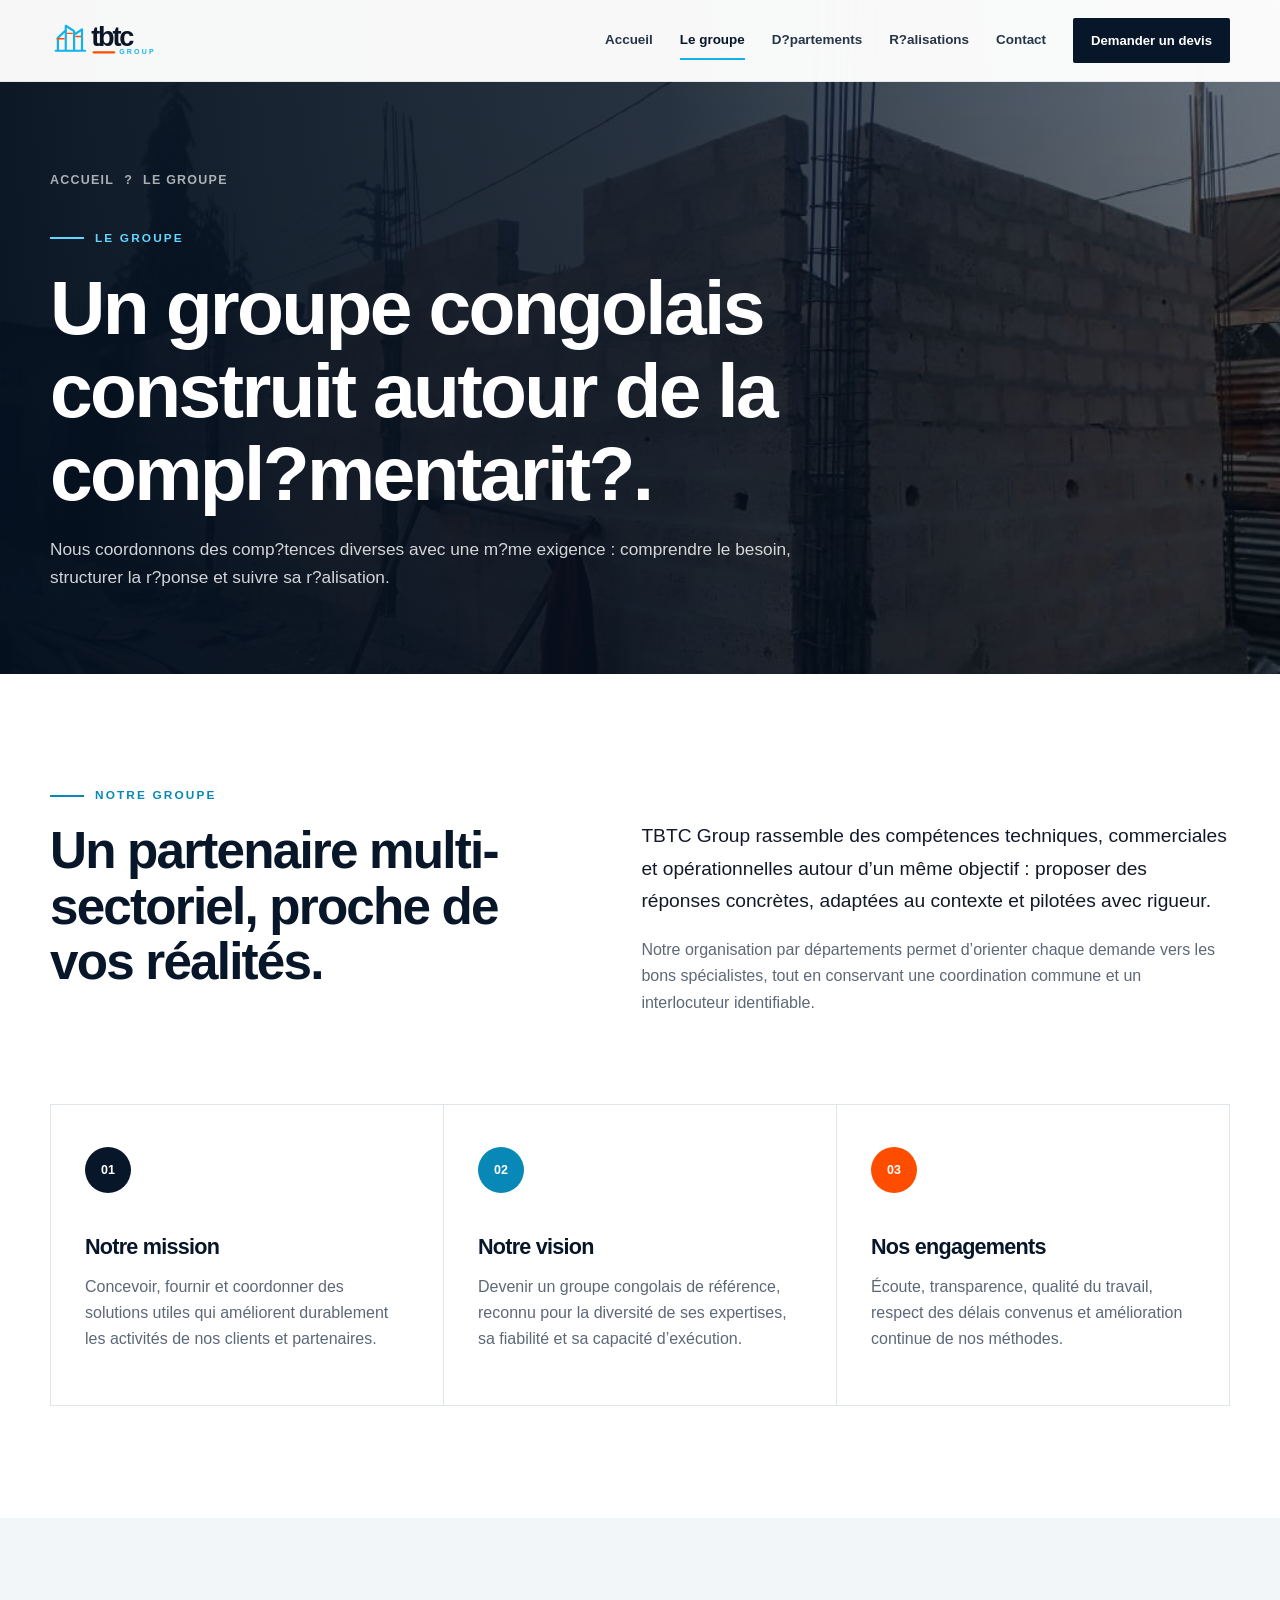
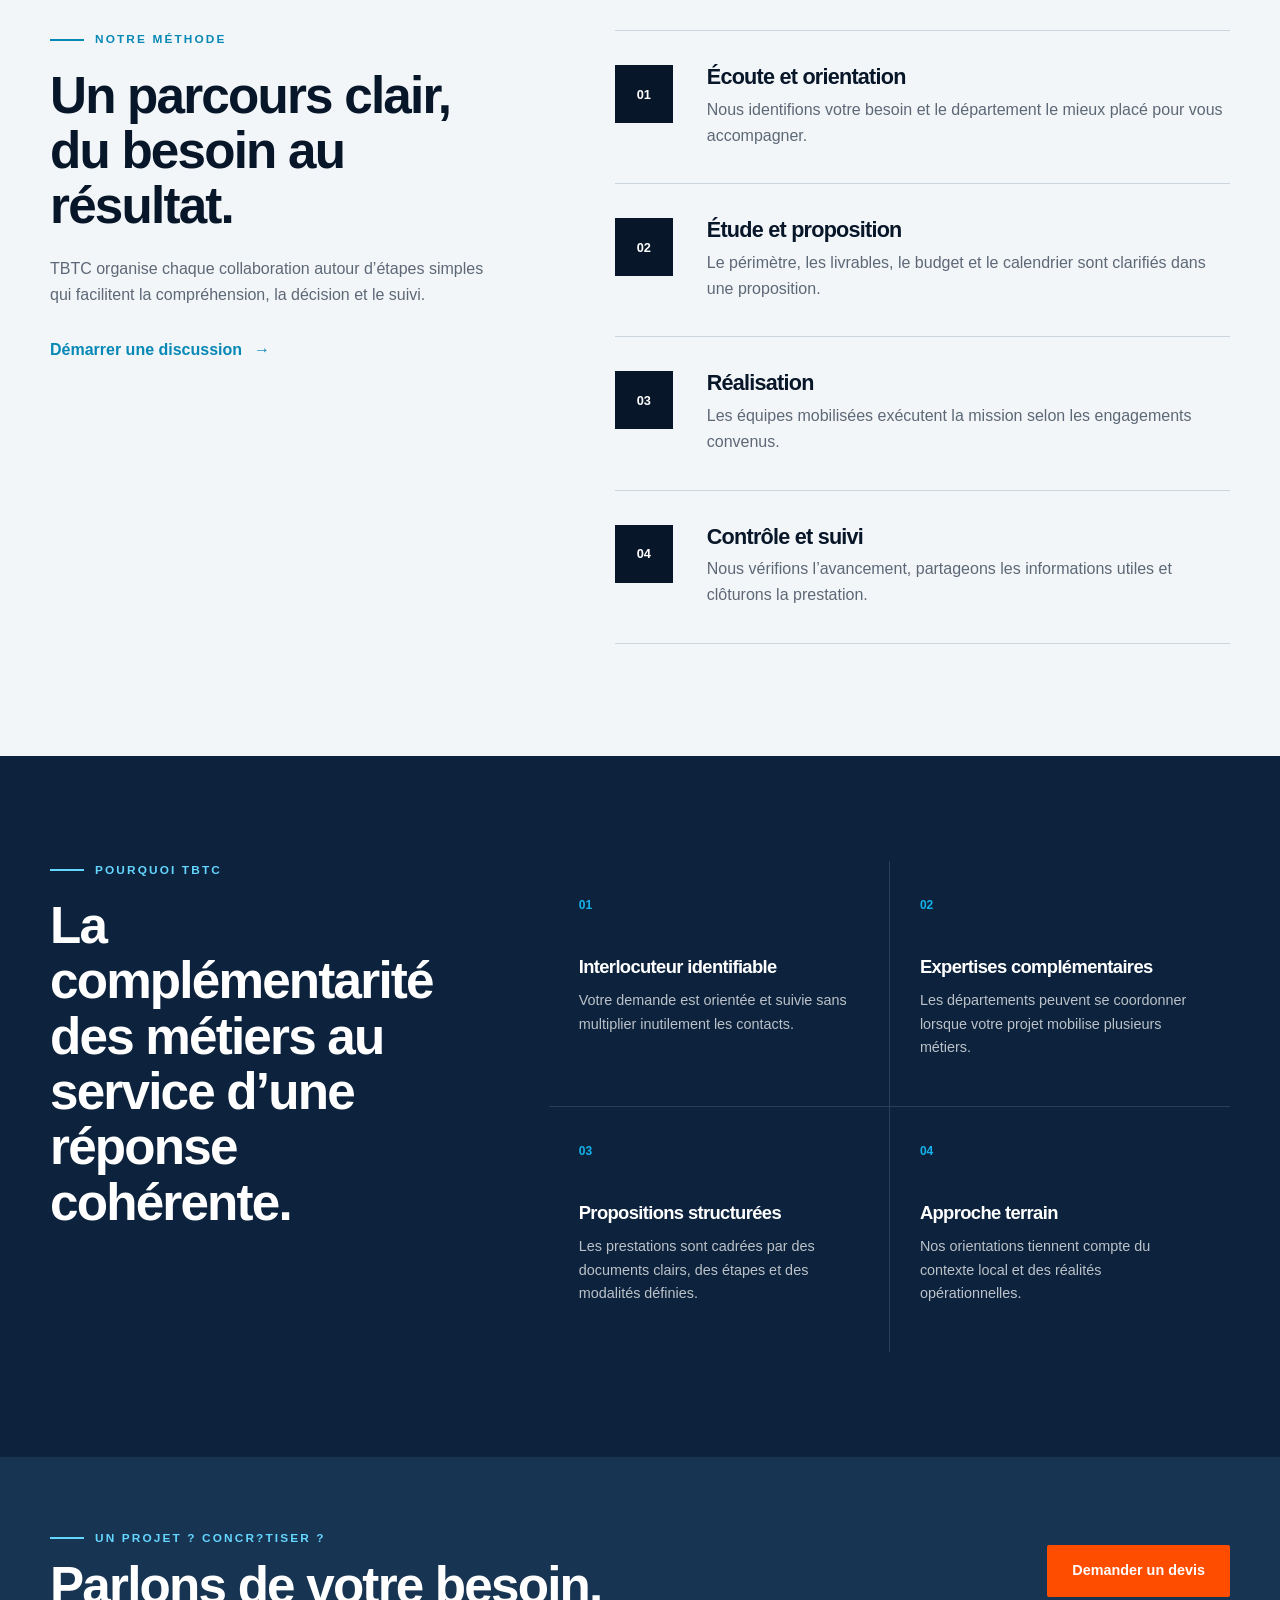
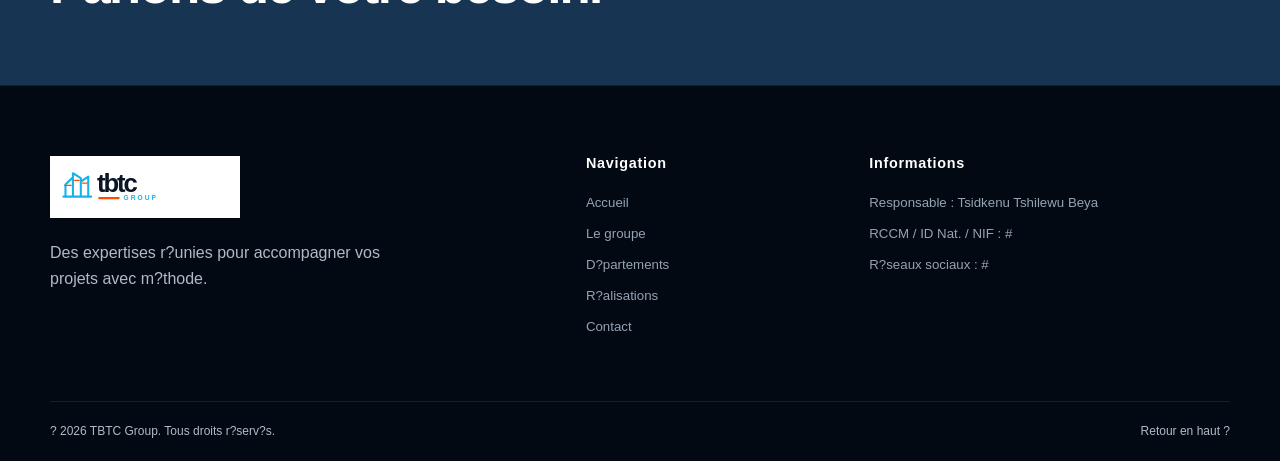
==== a-propos.html @ 6895073c "Transform TBTC into a responsive multipage site" ====
<!DOCTYPE html>
<html lang="fr">
<head>
  <meta charset="UTF-8">
  <meta name="viewport" content="width=device-width, initial-scale=1.0">
  <meta name="description" content="D?couvrez la mission, la vision, les engagements et la m?thode de travail de TBTC Group.">
  <meta name="theme-color" content="#081629">
  <meta property="og:title" content="? propos | TBTC Group">
  <meta property="og:description" content="D?couvrez la mission, la vision, les engagements et la m?thode de travail de TBTC Group.">
  <meta property="og:type" content="website">
  <meta property="og:image" content="assets/images/chantier-ferraillage.jpg">
  <title>? propos | TBTC Group</title>
  <link rel="icon" href="assets/logo-tbtc.svg" type="image/svg+xml">
  <link rel="stylesheet" href="styles.css">
</head>
<body>
  <a class="skip-link" href="#contenu">Aller au contenu</a>
  <header class="site-header" id="header">
    <div class="container header-inner">
      <a class="brand" href="index.html" aria-label="TBTC Group ? Accueil">
        <img src="assets/logo-tbtc.svg" alt="TBTC Group">
      </a>
      <button class="menu-toggle" type="button" aria-expanded="false" aria-controls="navigation" aria-label="Ouvrir le menu">
        <span></span><span></span><span></span>
      </button>
      <nav class="main-nav" id="navigation" aria-label="Navigation principale">
        <a href="index.html">Accueil</a>
        <a href="a-propos.html" class="is-active" aria-current="page">Le groupe</a>
        <a href="departements.html">D?partements</a>
        <a href="realisations.html">R?alisations</a>
        <a href="contact.html">Contact</a>
        <a class="nav-cta" href="contact.html#contact-form">Demander un devis</a>
      </nav>
    </div>
  </header>
  <main id="contenu">
    <section class="page-hero page-hero-about" aria-labelledby="page-title">
      <div class="page-hero-overlay" aria-hidden="true"></div>
      <div class="container reveal">
        <p class="breadcrumb"><a href="index.html">Accueil</a><span>?</span>Le groupe</p>
        <p class="eyebrow light">Le groupe</p>
        <h1 id="page-title">Un groupe congolais construit autour de la compl?mentarit?.</h1>
        <p>Nous coordonnons des comp?tences diverses avec une m?me exigence : comprendre le besoin, structurer la r?ponse et suivre sa r?alisation.</p>
      </div>
    </section>
<section class="section section-intro" id="groupe">
      <div class="container intro-grid">
        <div class="section-heading reveal">
          <p class="eyebrow">Notre groupe</p>
          <h2>Un partenaire multi-sectoriel, proche de vos réalités.</h2>
        </div>
        <div class="intro-copy reveal delay-1">
          <p class="lead">TBTC Group rassemble des compétences techniques, commerciales et opérationnelles autour d’un même objectif : proposer des réponses concrètes, adaptées au contexte et pilotées avec rigueur.</p>
          <p>Notre organisation par départements permet d’orienter chaque demande vers les bons spécialistes, tout en conservant une coordination commune et un interlocuteur identifiable.</p>
        </div>
      </div>

      <div class="container orientation-grid">
        <article class="orientation-card reveal">
          <span class="orientation-number">01</span>
          <h3>Notre mission</h3>
          <p>Concevoir, fournir et coordonner des solutions utiles qui améliorent durablement les activités de nos clients et partenaires.</p>
        </article>
        <article class="orientation-card reveal delay-1">
          <span class="orientation-number">02</span>
          <h3>Notre vision</h3>
          <p>Devenir un groupe congolais de référence, reconnu pour la diversité de ses expertises, sa fiabilité et sa capacité d’exécution.</p>
        </article>
        <article class="orientation-card reveal delay-2">
          <span class="orientation-number">03</span>
          <h3>Nos engagements</h3>
          <p>Écoute, transparence, qualité du travail, respect des délais convenus et amélioration continue de nos méthodes.</p>
        </article>
      </div>
    </section>
<section class="section method-section" id="methode">
      <div class="container method-layout">
        <div class="section-heading reveal">
          <p class="eyebrow">Notre méthode</p>
          <h2>Un parcours clair, du besoin au résultat.</h2>
          <p>TBTC organise chaque collaboration autour d’étapes simples qui facilitent la compréhension, la décision et le suivi.</p>
          <a class="text-link" href="contact.html">Démarrer une discussion <span>→</span></a>
        </div>
        <ol class="steps-list">
          <li class="reveal"><span>01</span><div><h3>Écoute et orientation</h3><p>Nous identifions votre besoin et le département le mieux placé pour vous accompagner.</p></div></li>
          <li class="reveal delay-1"><span>02</span><div><h3>Étude et proposition</h3><p>Le périmètre, les livrables, le budget et le calendrier sont clarifiés dans une proposition.</p></div></li>
          <li class="reveal delay-2"><span>03</span><div><h3>Réalisation</h3><p>Les équipes mobilisées exécutent la mission selon les engagements convenus.</p></div></li>
          <li class="reveal delay-3"><span>04</span><div><h3>Contrôle et suivi</h3><p>Nous vérifions l’avancement, partageons les informations utiles et clôturons la prestation.</p></div></li>
        </ol>
      </div>
    </section>
<section class="value-section">
      <div class="container value-layout">
        <div class="value-title reveal">
          <p class="eyebrow light">Pourquoi TBTC</p>
          <h2>La complémentarité des métiers au service d’une réponse cohérente.</h2>
        </div>
        <div class="value-grid">
          <article class="reveal"><span>01</span><h3>Interlocuteur identifiable</h3><p>Votre demande est orientée et suivie sans multiplier inutilement les contacts.</p></article>
          <article class="reveal delay-1"><span>02</span><h3>Expertises complémentaires</h3><p>Les départements peuvent se coordonner lorsque votre projet mobilise plusieurs métiers.</p></article>
          <article class="reveal delay-2"><span>03</span><h3>Propositions structurées</h3><p>Les prestations sont cadrées par des documents clairs, des étapes et des modalités définies.</p></article>
          <article class="reveal delay-3"><span>04</span><h3>Approche terrain</h3><p>Nos orientations tiennent compte du contexte local et des réalités opérationnelles.</p></article>
        </div>
      </div>
    </section>
<section class="cta-strip">
      <div class="container reveal">
        <div><p class="eyebrow light">Un projet ? concr?tiser ?</p><h2>Parlons de votre besoin.</h2></div>
        <a class="button button-primary" href="contact.html#contact-form">Demander un devis</a>
      </div>
    </section>
  </main>
<footer class="site-footer">
    <div class="container footer-top">
      <div class="footer-brand">
        <img src="assets/logo-tbtc.svg" alt="TBTC Group">
        <p>Des expertises r?unies pour accompagner vos projets avec m?thode.</p>
      </div>
      <div>
        <h3>Navigation</h3>
        <a href="index.html">Accueil</a>
        <a href="a-propos.html">Le groupe</a>
        <a href="departements.html">D?partements</a>
        <a href="realisations.html">R?alisations</a>
        <a href="contact.html">Contact</a>
      </div>
      <div>
        <h3>Informations</h3>
        <p>Responsable : Tsidkenu Tshilewu Beya</p>
        <p>RCCM / ID Nat. / NIF : #</p>
        <p>R?seaux sociaux : #</p>
      </div>
    </div>
    <div class="container footer-bottom">
      <p>? <span class="current-year">2026</span> TBTC Group. Tous droits r?serv?s.</p>
      <a href="#contenu">Retour en haut ?</a>
    </div>
  </footer>
  <script src="config.js"></script>
  <script src="script.js"></script>
</body>
</html>
---- styles.css ----
:root {
  --navy: #081629;
  --navy-2: #0d233d;
  --navy-3: #173552;
  --cyan: #15b2ea;
  --cyan-dark: #0788b6;
  --orange: #ff4d00;
  --ink: #111827;
  --muted: #5d6877;
  --line: #dfe5eb;
  --soft: #f3f6f8;
  --white: #ffffff;
  --container: 1180px;
  --shadow: 0 22px 60px rgba(8, 22, 41, .12);
}

* {
  box-sizing: border-box;
}

html {
  scroll-behavior: smooth;
  scroll-padding-top: 88px;
}

body {
  margin: 0;
  color: var(--ink);
  background: var(--white);
  font-family: Inter, "Segoe UI", Arial, sans-serif;
  font-size: 16px;
  line-height: 1.65;
  overflow-x: hidden;
}

body.menu-open {
  overflow: hidden;
}

img {
  display: block;
  max-width: 100%;
}

a {
  color: inherit;
  text-decoration: none;
}

button,
input,
select,
textarea {
  font: inherit;
}

button,
a,
input,
select,
textarea {
  -webkit-tap-highlight-color: transparent;
}

h1,
h2,
h3,
p {
  margin-top: 0;
}

h1,
h2,
h3 {
  color: var(--navy);
  font-weight: 800;
  line-height: 1.08;
  letter-spacing: -.035em;
}

h2 {
  margin-bottom: 22px;
  font-size: clamp(2.15rem, 4vw, 4rem);
}

h3 {
  font-size: 1.35rem;
}

.container {
  width: min(calc(100% - 48px), var(--container));
  margin-inline: auto;
}

.section {
  padding: 112px 0;
}

.skip-link {
  position: fixed;
  z-index: 9999;
  top: 10px;
  left: 10px;
  padding: 10px 16px;
  color: var(--white);
  background: var(--navy);
  transform: translateY(-150%);
}

.skip-link:focus {
  transform: translateY(0);
}

.site-header {
  position: fixed;
  z-index: 1000;
  inset: 0 0 auto;
  height: 82px;
  background: rgba(255, 255, 255, .97);
  border-bottom: 1px solid rgba(8, 22, 41, .08);
  transition: height .25s ease, box-shadow .25s ease;
}

.site-header.is-scrolled {
  height: 72px;
  box-shadow: 0 10px 35px rgba(8, 22, 41, .08);
}

.header-inner {
  display: flex;
  align-items: center;
  justify-content: space-between;
  height: 100%;
}

.brand {
  position: relative;
  z-index: 2;
  display: block;
  flex: 0 0 auto;
  width: 184px;
}

.brand img {
  width: 100%;
}

.main-nav {
  display: flex;
  align-items: center;
  gap: 27px;
}

.main-nav > a:not(.nav-cta) {
  position: relative;
  color: #263548;
  font-size: .84rem;
  font-weight: 700;
}

.main-nav > a:not(.nav-cta)::after {
  position: absolute;
  right: 0;
  bottom: -8px;
  left: 0;
  height: 2px;
  background: var(--cyan);
  content: "";
  transform: scaleX(0);
  transform-origin: right;
  transition: transform .2s ease;
}

.main-nav > a:not(.nav-cta):hover::after,
.main-nav > a:not(.nav-cta):focus-visible::after {
  transform: scaleX(1);
  transform-origin: left;
}

.nav-cta {
  padding: 12px 18px;
  color: var(--white);
  background: var(--navy);
  border-radius: 2px;
  font-size: .82rem;
  font-weight: 800;
  transition: background .2s ease, transform .2s ease;
}

.nav-cta:hover {
  background: var(--orange);
  transform: translateY(-2px);
}

.menu-toggle {
  display: none;
  width: 46px;
  height: 42px;
  padding: 10px;
  background: transparent;
  border: 0;
  cursor: pointer;
}

.menu-toggle span {
  display: block;
  width: 25px;
  height: 2px;
  margin: 5px auto;
  background: var(--navy);
  transition: transform .25s ease, opacity .25s ease;
}

.hero {
  position: relative;
  display: flex;
  min-height: min(920px, 100vh);
  padding: 158px 0 88px;
  color: var(--white);
  background: var(--navy);
  isolation: isolate;
}

.hero-media,
.hero-overlay {
  position: absolute;
  z-index: -2;
  inset: 0;
}

.hero-media {
  background: url("assets/images/chantier-ferraillage.jpg") center 42% / cover no-repeat;
  filter: saturate(.8) contrast(1.05);
}

.hero-overlay {
  z-index: -1;
  background:
    linear-gradient(90deg, rgba(5, 17, 32, .97) 0%, rgba(5, 17, 32, .86) 50%, rgba(5, 17, 32, .48) 100%),
    linear-gradient(0deg, rgba(5, 17, 32, .58), transparent 42%);
}

.hero-layout {
  display: grid;
  grid-template-columns: minmax(0, 1.45fr) minmax(270px, .55fr);
  gap: 80px;
  align-items: center;
}

.hero-copy {
  max-width: 800px;
}

.eyebrow {
  display: flex;
  align-items: center;
  gap: 11px;
  margin-bottom: 18px;
  color: var(--cyan-dark);
  font-size: .74rem;
  font-weight: 900;
  letter-spacing: .18em;
  text-transform: uppercase;
}

.eyebrow::before {
  width: 34px;
  height: 2px;
  background: currentColor;
  content: "";
}

.eyebrow.light {
  color: #64d6ff;
}

.hero h1 {
  max-width: 790px;
  margin-bottom: 26px;
  color: var(--white);
  font-size: clamp(3.15rem, 6.5vw, 6.2rem);
  line-height: .98;
  letter-spacing: -.055em;
}

.hero h1 span {
  display: block;
  color: #67d8ff;
}

.hero-lead {
  max-width: 700px;
  margin-bottom: 34px;
  color: rgba(255, 255, 255, .79);
  font-size: 1.08rem;
  line-height: 1.75;
}

.hero-actions {
  display: flex;
  flex-wrap: wrap;
  gap: 13px;
  margin-bottom: 36px;
}

.button {
  display: inline-flex;
  align-items: center;
  justify-content: center;
  min-height: 52px;
  padding: 14px 24px;
  border: 1px solid transparent;
  border-radius: 2px;
  font-size: .9rem;
  font-weight: 800;
  line-height: 1.2;
  cursor: pointer;
  transition: transform .2s ease, background .2s ease, border-color .2s ease;
}

.button:hover {
  transform: translateY(-3px);
}

.button-primary {
  color: var(--white);
  background: var(--orange);
}

.button-primary:hover {
  background: #e74400;
}

.button-ghost {
  color: var(--white);
  background: rgba(255, 255, 255, .07);
  border-color: rgba(255, 255, 255, .35);
}

.button-ghost:hover {
  background: rgba(255, 255, 255, .15);
}

.button-white {
  color: var(--navy);
  background: var(--white);
}

.button-full {
  width: 100%;
}

.hero-tags {
  display: flex;
  flex-wrap: wrap;
  gap: 9px;
}

.hero-tags span {
  padding: 7px 11px;
  color: rgba(255, 255, 255, .77);
  border: 1px solid rgba(255, 255, 255, .2);
  border-radius: 99px;
  font-size: .74rem;
  font-weight: 700;
}

.hero-card {
  align-self: end;
  max-width: 320px;
  margin-left: auto;
  padding: 34px;
  background: rgba(255, 255, 255, .96);
  box-shadow: var(--shadow);
}

.hero-card .card-kicker {
  margin-bottom: 25px;
  color: var(--cyan-dark);
  font-size: .75rem;
  font-weight: 900;
  letter-spacing: .12em;
  text-transform: uppercase;
}

.hero-card > strong {
  display: block;
  margin-bottom: 4px;
  color: var(--navy);
  font-size: 5.7rem;
  line-height: .9;
  letter-spacing: -.08em;
}

.hero-card > p:not(.card-kicker) {
  color: var(--muted);
  line-height: 1.55;
}

.hero-card-footer {
  margin: 28px -34px -34px;
  padding: 20px 34px;
  color: var(--white);
  background: var(--cyan-dark);
}

.hero-card-footer span,
.hero-card-footer b {
  display: block;
}

.hero-card-footer span {
  margin-bottom: 4px;
  color: rgba(255, 255, 255, .72);
  font-size: .7rem;
  letter-spacing: .1em;
  text-transform: uppercase;
}

.hero-card-footer b {
  font-size: .9rem;
}

.scroll-cue {
  position: absolute;
  bottom: 30px;
  left: 50%;
  display: flex;
  align-items: center;
  gap: 9px;
  color: rgba(255, 255, 255, .63);
  font-size: .7rem;
  font-weight: 700;
  letter-spacing: .12em;
  text-transform: uppercase;
  transform: translateX(-50%);
}

.scroll-cue span {
  position: relative;
  width: 1px;
  height: 36px;
  background: rgba(255, 255, 255, .3);
  overflow: hidden;
}

.scroll-cue span::after {
  position: absolute;
  inset: -100% 0 auto;
  height: 100%;
  background: var(--white);
  content: "";
  animation: scroll-line 2s infinite;
}

@keyframes scroll-line {
  to { transform: translateY(200%); }
}

.intro-grid {
  display: grid;
  grid-template-columns: minmax(0, .92fr) minmax(0, 1.08fr);
  gap: 90px;
  align-items: start;
}

.section-heading h2 {
  max-width: 760px;
}

.intro-copy {
  padding-top: 34px;
  color: var(--muted);
}

.intro-copy .lead {
  color: var(--ink);
  font-size: 1.2rem;
  line-height: 1.7;
}

.orientation-grid {
  display: grid;
  grid-template-columns: repeat(3, 1fr);
  gap: 1px;
  margin-top: 72px;
  background: var(--line);
  border: 1px solid var(--line);
}

.orientation-card {
  min-height: 300px;
  padding: 42px 34px;
  background: var(--white);
}

.orientation-number {
  display: inline-grid;
  place-items: center;
  width: 46px;
  height: 46px;
  margin-bottom: 42px;
  color: var(--white);
  background: var(--navy);
  border-radius: 50%;
  font-size: .78rem;
  font-weight: 800;
}

.orientation-card:nth-child(2) .orientation-number {
  background: var(--cyan-dark);
}

.orientation-card:nth-child(3) .orientation-number {
  background: var(--orange);
}

.orientation-card h3 {
  margin-bottom: 15px;
}

.orientation-card p {
  margin-bottom: 0;
  color: var(--muted);
}

.departments-section {
  background: var(--soft);
}

.heading-row {
  display: grid;
  grid-template-columns: minmax(0, 1.35fr) minmax(260px, .65fr);
  gap: 70px;
  align-items: end;
  margin-bottom: 55px;
}

.heading-row h2 {
  margin-bottom: 0;
}

.heading-row > p {
  margin-bottom: 7px;
  color: var(--muted);
}

.departments-grid {
  display: grid;
  grid-template-columns: repeat(3, 1fr);
  gap: 22px;
}

.department-card {
  position: relative;
  display: flex;
  flex-direction: column;
  min-height: 430px;
  padding: 32px;
  background: var(--white);
  border-top: 4px solid var(--accent);
  box-shadow: 0 8px 25px rgba(8, 22, 41, .04);
  transition: transform .25s ease, box-shadow .25s ease;
}

.department-card:hover {
  z-index: 2;
  box-shadow: var(--shadow);
  transform: translateY(-8px);
}

.department-top {
  display: flex;
  align-items: center;
  gap: 14px;
  margin-bottom: 34px;
}

.department-code {
  color: var(--accent);
  font-size: .75rem;
  font-weight: 900;
}

.department-line {
  width: 38px;
  height: 2px;
  background: var(--accent);
}

.department-card h3 {
  margin-bottom: 16px;
  font-size: 1.45rem;
}

.department-card > p {
  margin-bottom: 20px;
  color: var(--muted);
}

.department-card ul {
  display: grid;
  gap: 7px;
  margin: 0 0 26px;
  padding: 0;
  list-style: none;
}

.department-card li {
  position: relative;
  padding-left: 18px;
  color: #3d4b5e;
  font-size: .9rem;
}

.department-card li::before {
  position: absolute;
  top: .7em;
  left: 0;
  width: 6px;
  height: 6px;
  background: var(--accent);
  border-radius: 50%;
  content: "";
}

.department-card > a {
  display: flex;
  justify-content: space-between;
  margin-top: auto;
  padding-top: 18px;
  color: var(--navy);
  border-top: 1px solid var(--line);
  font-size: .86rem;
  font-weight: 800;
}

.department-card > a span {
  color: var(--accent);
  font-size: 1.15rem;
}

.construction-section {
  display: grid;
  grid-template-columns: 1fr 1fr;
  min-height: 780px;
  background: var(--navy);
}

.construction-image {
  min-height: 620px;
  background: url("assets/images/structure-beton-02.jpg") center / cover no-repeat;
}

.construction-content {
  display: flex;
  flex-direction: column;
  justify-content: center;
  padding: clamp(65px, 8vw, 120px);
  color: rgba(255, 255, 255, .75);
}

.construction-content h2 {
  color: var(--white);
  font-size: clamp(2.4rem, 4.4vw, 4.7rem);
}

.construction-content > p:not(.eyebrow) {
  max-width: 650px;
  font-size: 1.03rem;
}

.construction-services {
  display: grid;
  gap: 0;
  margin: 28px 0 36px;
  border-top: 1px solid rgba(255, 255, 255, .15);
}

.construction-services > div {
  display: grid;
  grid-template-columns: 42px 1fr;
  gap: 14px;
  padding: 18px 0;
  border-bottom: 1px solid rgba(255, 255, 255, .15);
}

.construction-services span {
  color: var(--cyan);
  font-size: .76rem;
  font-weight: 900;
}

.construction-services p {
  margin: 0;
  font-size: .9rem;
}

.construction-services b {
  display: block;
  margin-bottom: 2px;
  color: var(--white);
}

.construction-content .button {
  align-self: flex-start;
}

.projects-grid {
  display: grid;
  grid-template-columns: repeat(4, 1fr);
  grid-auto-rows: 265px;
  gap: 14px;
}

.project-card {
  position: relative;
  margin: 0;
  overflow: hidden;
  background: var(--navy);
}

.project-card.project-large {
  grid-column: span 2;
  grid-row: span 2;
}

.project-card.project-wide {
  grid-column: span 2;
}

.project-card img {
  width: 100%;
  height: 100%;
  object-fit: cover;
  transition: transform .7s ease;
}

.project-card:nth-child(3) img {
  object-position: center 26%;
}

.project-card:hover img {
  transform: scale(1.06);
}

.project-card::after {
  position: absolute;
  inset: 0;
  background: linear-gradient(0deg, rgba(4, 13, 25, .88), transparent 60%);
  content: "";
}

.project-card figcaption {
  position: absolute;
  z-index: 2;
  right: 22px;
  bottom: 20px;
  left: 22px;
  color: var(--white);
}

.project-card figcaption span,
.project-card figcaption strong {
  display: block;
}

.project-card figcaption span {
  margin-bottom: 3px;
  color: #72dcff;
  font-size: .7rem;
  font-weight: 800;
  letter-spacing: .12em;
  text-transform: uppercase;
}

.project-card figcaption strong {
  font-size: 1rem;
}

.method-section {
  background: var(--soft);
}

.method-layout {
  display: grid;
  grid-template-columns: minmax(0, .85fr) minmax(0, 1.15fr);
  gap: 110px;
  align-items: start;
}

.method-layout .section-heading {
  position: sticky;
  top: 110px;
}

.method-layout .section-heading > p:not(.eyebrow) {
  color: var(--muted);
}

.text-link {
  display: inline-flex;
  gap: 12px;
  margin-top: 13px;
  color: var(--cyan-dark);
  font-weight: 800;
}

.steps-list {
  margin: 0;
  padding: 0;
  list-style: none;
}

.steps-list li {
  display: grid;
  grid-template-columns: 68px 1fr;
  gap: 24px;
  padding: 34px 0;
  border-top: 1px solid #ccd5dd;
}

.steps-list li:last-child {
  border-bottom: 1px solid #ccd5dd;
}

.steps-list > li > span {
  display: grid;
  place-items: center;
  width: 58px;
  height: 58px;
  color: var(--white);
  background: var(--navy);
  font-size: .8rem;
  font-weight: 900;
}

.steps-list h3 {
  margin-bottom: 8px;
}

.steps-list p {
  margin: 0;
  color: var(--muted);
}

.value-section {
  padding: 105px 0;
  color: rgba(255, 255, 255, .72);
  background: var(--navy-2);
}

.value-layout {
  display: grid;
  grid-template-columns: minmax(0, .75fr) minmax(0, 1.25fr);
  gap: 90px;
}

.value-title h2 {
  color: var(--white);
  font-size: clamp(2.2rem, 4vw, 3.8rem);
}

.value-grid {
  display: grid;
  grid-template-columns: 1fr 1fr;
  gap: 1px;
  background: rgba(255, 255, 255, .12);
}

.value-grid article {
  min-height: 245px;
  padding: 30px;
  background: var(--navy-2);
}

.value-grid span {
  color: var(--cyan);
  font-size: .75rem;
  font-weight: 900;
}

.value-grid h3 {
  margin: 40px 0 12px;
  color: var(--white);
  font-size: 1.15rem;
}

.value-grid p {
  margin: 0;
  font-size: .9rem;
}

.contact-section {
  padding: 112px 0;
  color: rgba(255, 255, 255, .76);
  background: #050e1b;
}

.contact-layout {
  display: grid;
  grid-template-columns: minmax(0, .95fr) minmax(430px, .75fr);
  gap: 100px;
}

.contact-copy h2 {
  max-width: 630px;
  color: var(--white);
  font-size: clamp(2.8rem, 5vw, 5rem);
}

.contact-copy > p:not(.eyebrow) {
  max-width: 610px;
  font-size: 1.05rem;
}

.contact-details {
  display: grid;
  grid-template-columns: 1fr 1.4fr;
  gap: 28px 40px;
  margin-top: 48px;
}

.contact-details > div:last-child {
  grid-column: 1 / -1;
}

.contact-details span {
  display: block;
  margin-bottom: 9px;
  color: var(--cyan);
  font-size: .7rem;
  font-weight: 900;
  letter-spacing: .15em;
  text-transform: uppercase;
}

.contact-details a,
.contact-details p {
  display: block;
  margin-bottom: 5px;
  color: rgba(255, 255, 255, .88);
  font-size: .9rem;
  overflow-wrap: anywhere;
}

.contact-details a:hover {
  color: var(--cyan);
}

.contact-form {
  padding: 36px;
  color: var(--ink);
  background: var(--white);
  box-shadow: 0 30px 90px rgba(0, 0, 0, .25);
}

.form-heading {
  display: flex;
  justify-content: space-between;
  gap: 20px;
  margin-bottom: 27px;
  padding-bottom: 18px;
  border-bottom: 1px solid var(--line);
}

.form-heading span {
  color: var(--navy);
  font-size: 1.15rem;
  font-weight: 800;
}

.form-heading b {
  color: var(--muted);
  font-size: .7rem;
  font-weight: 600;
}

.contact-form label {
  display: block;
  margin-bottom: 17px;
  color: var(--navy);
  font-size: .76rem;
  font-weight: 800;
}

.form-row {
  display: grid;
  grid-template-columns: 1fr 1fr;
  gap: 15px;
}

.contact-form input,
.contact-form select,
.contact-form textarea {
  width: 100%;
  margin-top: 7px;
  padding: 13px 14px;
  color: var(--ink);
  background: #f8fafb;
  border: 1px solid #d6dde3;
  border-radius: 0;
  outline: none;
  font-size: .9rem;
  font-weight: 400;
  transition: border-color .2s ease, box-shadow .2s ease;
}

.contact-form textarea {
  resize: vertical;
}

.contact-form input:focus,
.contact-form select:focus,
.contact-form textarea:focus {
  border-color: var(--cyan-dark);
  box-shadow: 0 0 0 3px rgba(21, 178, 234, .12);
}

.form-note {
  margin: 13px 0 0;
  color: var(--muted);
  font-size: .7rem;
  text-align: center;
}

.form-status {
  min-height: 22px;
  margin: 8px 0 0;
  color: var(--cyan-dark);
  font-size: .78rem;
  text-align: center;
}

.form-status.is-error {
  color: #b42318;
}

.submit-button {
  position: relative;
  display: inline-flex;
  align-items: center;
  justify-content: center;
  gap: 10px;
}

.submit-button-loader {
  display: none;
  width: 18px;
  height: 18px;
  border: 2px solid rgba(255, 255, 255, .4);
  border-top-color: #fff;
  border-radius: 50%;
  animation: submit-spin .75s linear infinite;
}

.submit-button.is-loading .submit-button-loader {
  display: inline-block;
}

.submission-receipt {
  display: grid;
  grid-template-columns: auto minmax(0, 1fr);
  gap: 16px;
  margin-top: 22px;
  padding: 22px;
  text-align: left;
  background: #effcf5;
  border: 1px solid #a6e3c3;
  box-shadow: 0 18px 44px rgba(14, 119, 74, .12);
}

.submission-receipt[hidden] {
  display: none;
}

.receipt-check {
  display: grid;
  width: 42px;
  height: 42px;
  color: #fff;
  background: #14804a;
  border-radius: 50%;
  place-items: center;
  font-size: 1.25rem;
  font-weight: 900;
}

.receipt-eyebrow {
  color: #127447;
  font-size: .7rem;
  font-weight: 900;
  letter-spacing: .1em;
  text-transform: uppercase;
}

.receipt-content h3 {
  margin: 4px 0 5px;
  color: var(--navy);
  font-size: 1.05rem;
}

.receipt-content > p {
  margin: 0;
  color: var(--muted);
  font-size: .76rem;
}

.receipt-details {
  display: grid;
  grid-template-columns: 1.3fr 1fr 1fr;
  gap: 10px;
  margin: 17px 0 0;
}

.receipt-details div {
  min-width: 0;
  padding-top: 10px;
  border-top: 1px solid rgba(20, 128, 74, .2);
}

.receipt-details dt {
  color: #527064;
  font-size: .64rem;
  font-weight: 800;
  text-transform: uppercase;
}

.receipt-details dd {
  margin: 4px 0 0;
  color: #0d5633;
  overflow-wrap: anywhere;
  font-size: .78rem;
  font-weight: 800;
}

@keyframes submit-spin {
  to { transform: rotate(360deg); }
}
.form-trap {
  position: absolute !important;
  width: 1px !important;
  height: 1px !important;
  overflow: hidden !important;
  clip: rect(0 0 0 0) !important;
  white-space: nowrap !important;
}

.contact-form button:disabled {
  cursor: wait;
  opacity: .82;
  transform: none;
}
.site-footer {
  color: #afbbc8;
  background: #030912;
  border-top: 1px solid rgba(255, 255, 255, .08);
}

.footer-top {
  display: grid;
  grid-template-columns: 1.25fr .55fr 1fr;
  gap: 85px;
  padding: 70px 0 54px;
}

.footer-brand img {
  width: 190px;
  margin-bottom: 22px;
  padding: 8px;
  background: var(--white);
}

.footer-brand p {
  max-width: 360px;
}

.footer-top h3 {
  margin-bottom: 20px;
  color: var(--white);
  font-size: .9rem;
  letter-spacing: .05em;
}

.footer-top a,
.footer-top > div:not(.footer-brand) p {
  display: block;
  margin-bottom: 9px;
  color: #94a3b4;
  font-size: .83rem;
}

.footer-top a:hover {
  color: var(--cyan);
}

.footer-bottom {
  display: flex;
  justify-content: space-between;
  padding: 20px 0;
  border-top: 1px solid rgba(255, 255, 255, .09);
  font-size: .75rem;
}

.footer-bottom p {
  margin: 0;
}

.reveal {
  opacity: 0;
  transform: translateY(24px);
  transition: opacity .7s ease, transform .7s ease;
}

.reveal.delay-1 { transition-delay: .08s; }
.reveal.delay-2 { transition-delay: .16s; }
.reveal.delay-3 { transition-delay: .24s; }

.reveal.is-visible {
  opacity: 1;
  transform: none;
}

:focus-visible {
  outline: 3px solid var(--orange);
  outline-offset: 3px;
}

@media (max-width: 1100px) {
  .main-nav {
    gap: 18px;
  }

  .main-nav > a:not(.nav-cta) {
    font-size: .77rem;
  }

  .hero-layout {
    gap: 40px;
  }

  .departments-grid {
    grid-template-columns: repeat(2, 1fr);
  }

  .construction-content {
    padding: 70px 55px;
  }

  .contact-layout {
    gap: 55px;
  }
}

@media (max-width: 920px) {
  .site-header,
  .site-header.is-scrolled {
    height: 72px;
  }

  .brand {
    width: 158px;
  }

  .menu-toggle {
    position: relative;
    z-index: 2;
    display: block;
  }

  .menu-open .menu-toggle span:nth-child(1) {
    transform: translateY(7px) rotate(45deg);
  }

  .menu-open .menu-toggle span:nth-child(2) {
    opacity: 0;
  }

  .menu-open .menu-toggle span:nth-child(3) {
    transform: translateY(-7px) rotate(-45deg);
  }

  .main-nav {
    position: fixed;
    z-index: 1;
    top: 72px;
    right: 0;
    bottom: 0;
    display: flex;
    flex-direction: column;
    align-items: stretch;
    width: min(86vw, 380px);
    padding: 38px 30px;
    background: var(--white);
    box-shadow: -20px 30px 60px rgba(8, 22, 41, .18);
    transform: translateX(105%);
    transition: transform .3s ease;
  }

  .menu-open .main-nav {
    transform: translateX(0);
  }

  .main-nav > a:not(.nav-cta) {
    padding: 12px 0;
    border-bottom: 1px solid var(--line);
    font-size: 1rem;
  }

  .nav-cta {
    margin-top: 14px;
    padding: 16px;
    text-align: center;
  }

  .hero {
    min-height: auto;
    padding: 145px 0 90px;
  }

  .hero-layout {
    grid-template-columns: 1fr;
  }

  .hero-card {
    max-width: 440px;
    margin: 0;
  }

  .scroll-cue {
    display: none;
  }

  .intro-grid,
  .method-layout,
  .value-layout,
  .contact-layout {
    grid-template-columns: 1fr;
    gap: 55px;
  }

  .intro-copy {
    padding-top: 0;
  }

  .orientation-grid {
    grid-template-columns: 1fr;
  }

  .orientation-card {
    min-height: auto;
  }

  .heading-row {
    grid-template-columns: 1fr;
    gap: 20px;
  }

  .construction-section {
    grid-template-columns: 1fr;
  }

  .construction-image {
    min-height: 500px;
  }

  .projects-grid {
    grid-template-columns: repeat(2, 1fr);
  }

  .method-layout .section-heading {
    position: static;
  }

  .contact-layout {
    grid-template-columns: minmax(0, 1fr);
  }

  .contact-form {
    max-width: 650px;
  }
}

@media (max-width: 680px) {
  .container {
    width: min(calc(100% - 32px), var(--container));
  }

  .section {
    padding: 78px 0;
  }

  h2 {
    font-size: clamp(2rem, 10vw, 3rem);
  }

  .hero {
    padding: 126px 0 74px;
  }

  .hero-overlay {
    background: linear-gradient(90deg, rgba(5, 17, 32, .96), rgba(5, 17, 32, .77));
  }

  .hero h1 {
    font-size: clamp(2.8rem, 14vw, 4.1rem);
  }

  .hero-lead {
    font-size: .98rem;
  }

  .hero-actions {
    flex-direction: column;
  }

  .hero-actions .button {
    width: 100%;
  }

  .hero-card {
    width: 100%;
    padding: 28px;
  }

  .hero-card-footer {
    margin: 26px -28px -28px;
    padding: 18px 28px;
  }

  .orientation-grid {
    margin-top: 45px;
  }

  .orientation-card {
    padding: 32px 25px;
  }

  .orientation-number {
    margin-bottom: 25px;
  }

  .departments-grid {
    grid-template-columns: 1fr;
  }

  .department-card {
    min-height: 0;
    padding: 27px;
  }

  .construction-image {
    min-height: 380px;
  }

  .construction-content {
    padding: 70px 25px;
  }

  .construction-content h2 {
    font-size: 2.65rem;
  }

  .construction-content .button {
    width: 100%;
  }

  .projects-grid {
    grid-template-columns: 1fr;
    grid-auto-rows: 300px;
  }

  .project-card.project-large,
  .project-card.project-wide {
    grid-column: auto;
    grid-row: auto;
  }

  .steps-list li {
    grid-template-columns: 52px 1fr;
    gap: 16px;
  }

  .steps-list > li > span {
    width: 48px;
    height: 48px;
  }

  .value-grid {
    grid-template-columns: 1fr;
  }

  .value-grid article {
    min-height: auto;
  }

  .contact-section {
    padding: 80px 0;
  }

  .contact-copy h2 {
    font-size: clamp(2.5rem, 12vw, 3.6rem);
  }

  .contact-details,
  .form-row {
    grid-template-columns: 1fr;
  }

  .contact-details > div:last-child {
    grid-column: auto;
  }

  .contact-form {
    padding: 26px 20px;
  }

  .form-heading {
    flex-direction: column;
    gap: 3px;
  }

  .submission-receipt,
  .receipt-details {
    grid-template-columns: 1fr;
  }

  .submission-receipt {
    padding: 18px;
  }

  .footer-top {
    grid-template-columns: 1fr;
    gap: 34px;
  }

  .footer-bottom {
    flex-direction: column;
    gap: 8px;
  }
}

@media (max-width: 380px) {
  .container {
    width: min(calc(100% - 24px), var(--container));
  }

  .brand {
    width: 145px;
  }

  .hero h1 {
    font-size: 2.55rem;
  }

  .hero-tags span {
    font-size: .68rem;
  }
}

@media (prefers-reduced-motion: reduce) {
  html {
    scroll-behavior: auto;
  }

  *,
  *::before,
  *::after {
    animation-duration: .01ms !important;
    animation-iteration-count: 1 !important;
    transition-duration: .01ms !important;
  }

  .reveal {
    opacity: 1;
    transform: none;
  }
}


/* Multipage layouts */
.main-nav > a.is-active:not(.nav-cta)::after {
  transform: scaleX(1);
}

.main-nav > a.is-active:not(.nav-cta) {
  color: var(--navy);
}

.page-hero {
  position: relative;
  display: flex;
  align-items: flex-end;
  min-height: 570px;
  padding: 170px 0 82px;
  color: var(--white);
  background-position: center;
  background-size: cover;
  isolation: isolate;
}

.page-hero::before,
.page-hero-overlay {
  position: absolute;
  z-index: -2;
  inset: 0;
  content: "";
}

.page-hero-about::before { background: url("assets/images/structure-beton-01.jpg") center 42% / cover no-repeat; }
.page-hero-departments::before { background: url("assets/images/structure-beton-02.jpg") center 36% / cover no-repeat; }
.page-hero-projects::before { background: url("assets/images/chantier-ferraillage.jpg") center / cover no-repeat; }
.page-hero-contact::before { background: url("assets/images/maconnerie.jpg") center / cover no-repeat; }

.page-hero-overlay {
  z-index: -1;
  background: linear-gradient(90deg, rgba(5, 17, 32, .97) 0%, rgba(5, 17, 32, .83) 52%, rgba(5, 17, 32, .45) 100%);
}

.page-hero .container { max-width: var(--container); }
.page-hero h1 { max-width: 900px; margin-bottom: 20px; color: var(--white); font-size: clamp(3.2rem, 6vw, 6rem); }
.page-hero .container > p:last-child { max-width: 760px; margin-bottom: 0; color: rgba(255,255,255,.82); font-size: 1.08rem; }
.breadcrumb { display: flex; gap: 10px; margin-bottom: 38px; color: rgba(255,255,255,.65); font-size: .78rem; font-weight: 700; text-transform: uppercase; letter-spacing: .1em; }
.breadcrumb a:hover { color: var(--cyan); }

.home-portals { background: var(--soft); }
.portal-grid { display: grid; grid-template-columns: repeat(3, 1fr); gap: 22px; }
.portal-card { display: flex; flex-direction: column; min-height: 330px; padding: 36px; background: var(--white); border-top: 4px solid var(--cyan); box-shadow: 0 8px 25px rgba(8,22,41,.04); transition: transform .25s ease, box-shadow .25s ease; }
.portal-card:nth-child(2) { border-top-color: var(--orange); }
.portal-card:nth-child(3) { border-top-color: #15b74b; }
.portal-card:hover { transform: translateY(-8px); box-shadow: var(--shadow); }
.portal-card > span { color: var(--cyan-dark); font-size: .78rem; font-weight: 900; }
.portal-card h3 { margin: 48px 0 16px; font-size: 1.55rem; }
.portal-card p { color: var(--muted); }
.portal-card b { margin-top: auto; color: var(--navy); font-size: .88rem; }
.project-approach { background: var(--soft); }

.cta-strip { padding: 72px 0; color: var(--white); background: var(--navy-3); }
.cta-strip .container { display: flex; align-items: center; justify-content: space-between; gap: 40px; }
.cta-strip h2 { margin: 0; color: var(--white); font-size: clamp(2.2rem, 4vw, 3.8rem); }
.cta-strip .eyebrow { margin-bottom: 10px; }

@media (max-width: 920px) {
  .page-hero { min-height: 500px; padding: 145px 0 70px; }
  .portal-grid { grid-template-columns: 1fr; }
  .portal-card { min-height: 260px; }
}

@media (max-width: 680px) {
  .page-hero { min-height: 470px; padding: 122px 0 62px; }
  .page-hero h1 { font-size: clamp(2.65rem, 13vw, 4rem); }
  .page-hero .container > p:last-child { font-size: .98rem; }
  .breadcrumb { margin-bottom: 25px; }
  .portal-card { min-height: 0; padding: 28px; }
  .portal-card h3 { margin-top: 34px; }
  .cta-strip { padding: 58px 0; }
  .cta-strip .container { align-items: stretch; flex-direction: column; }
  .cta-strip .button { width: 100%; }
}
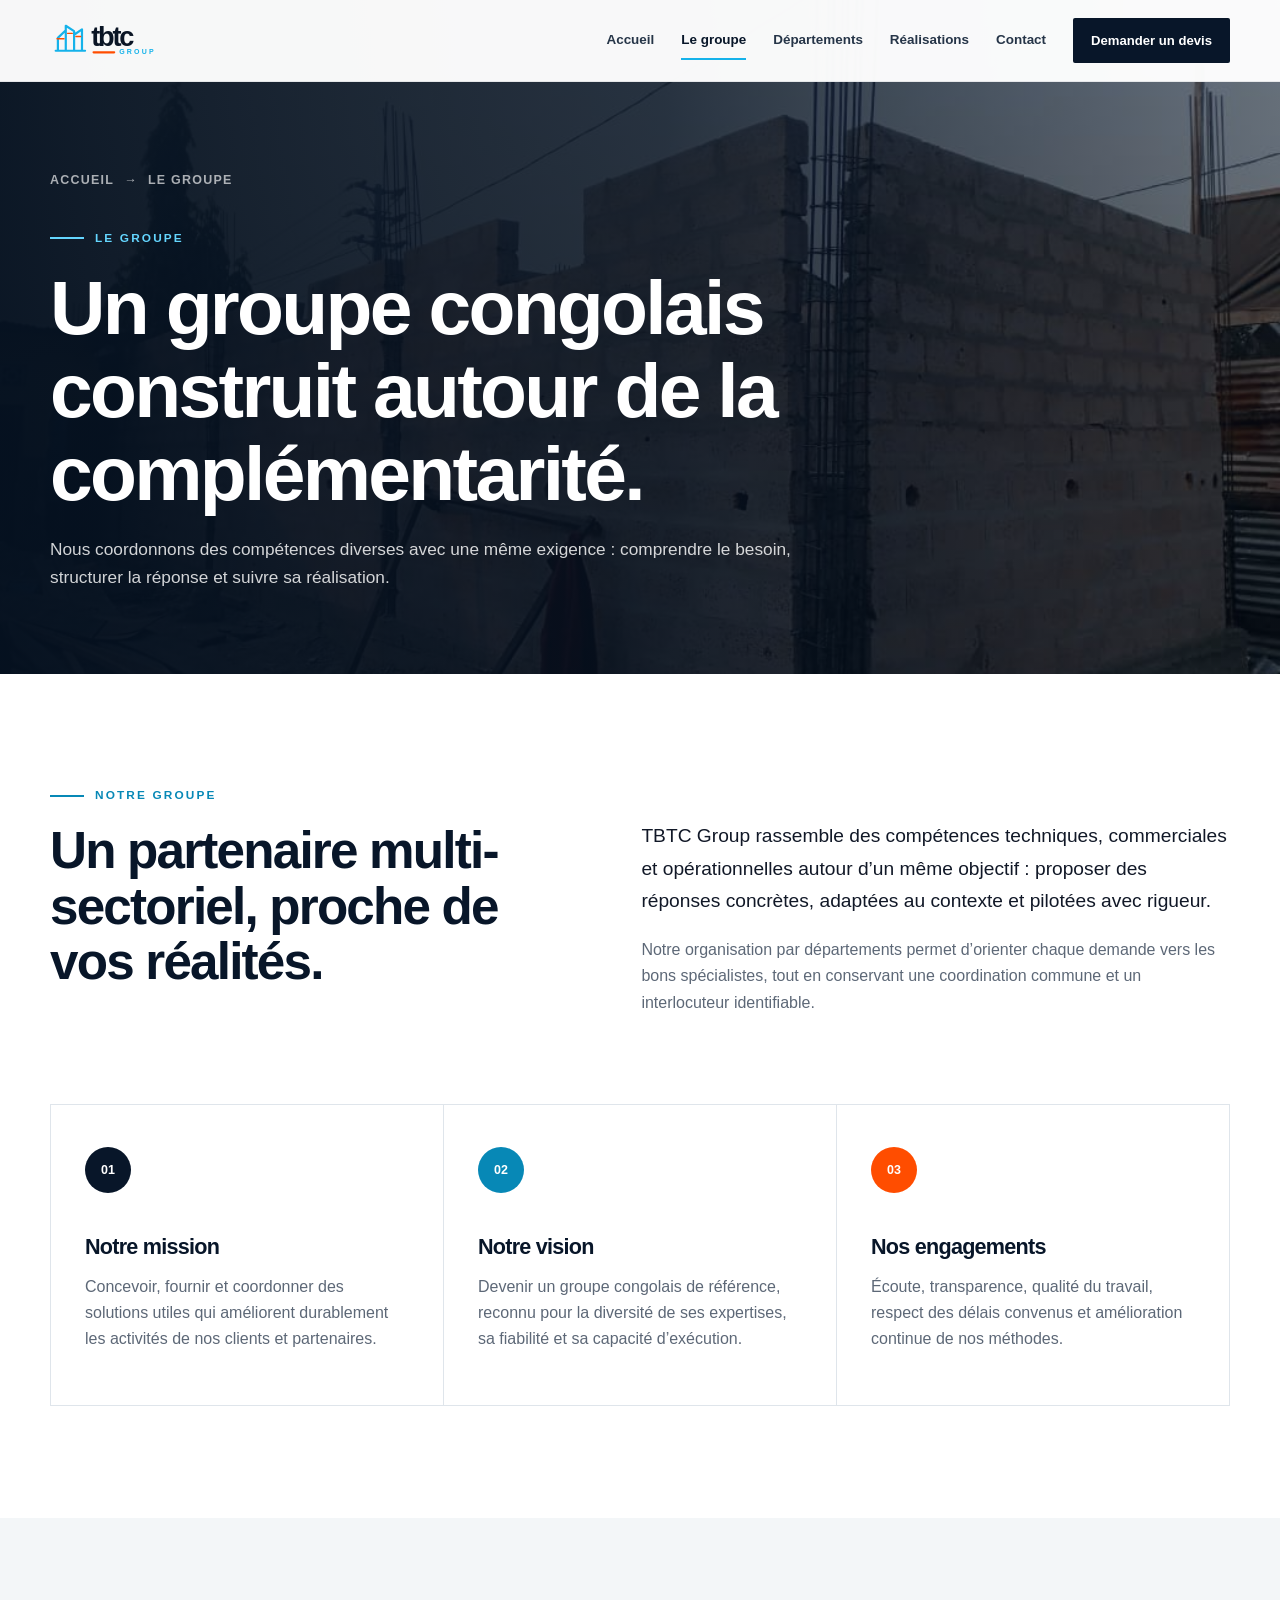
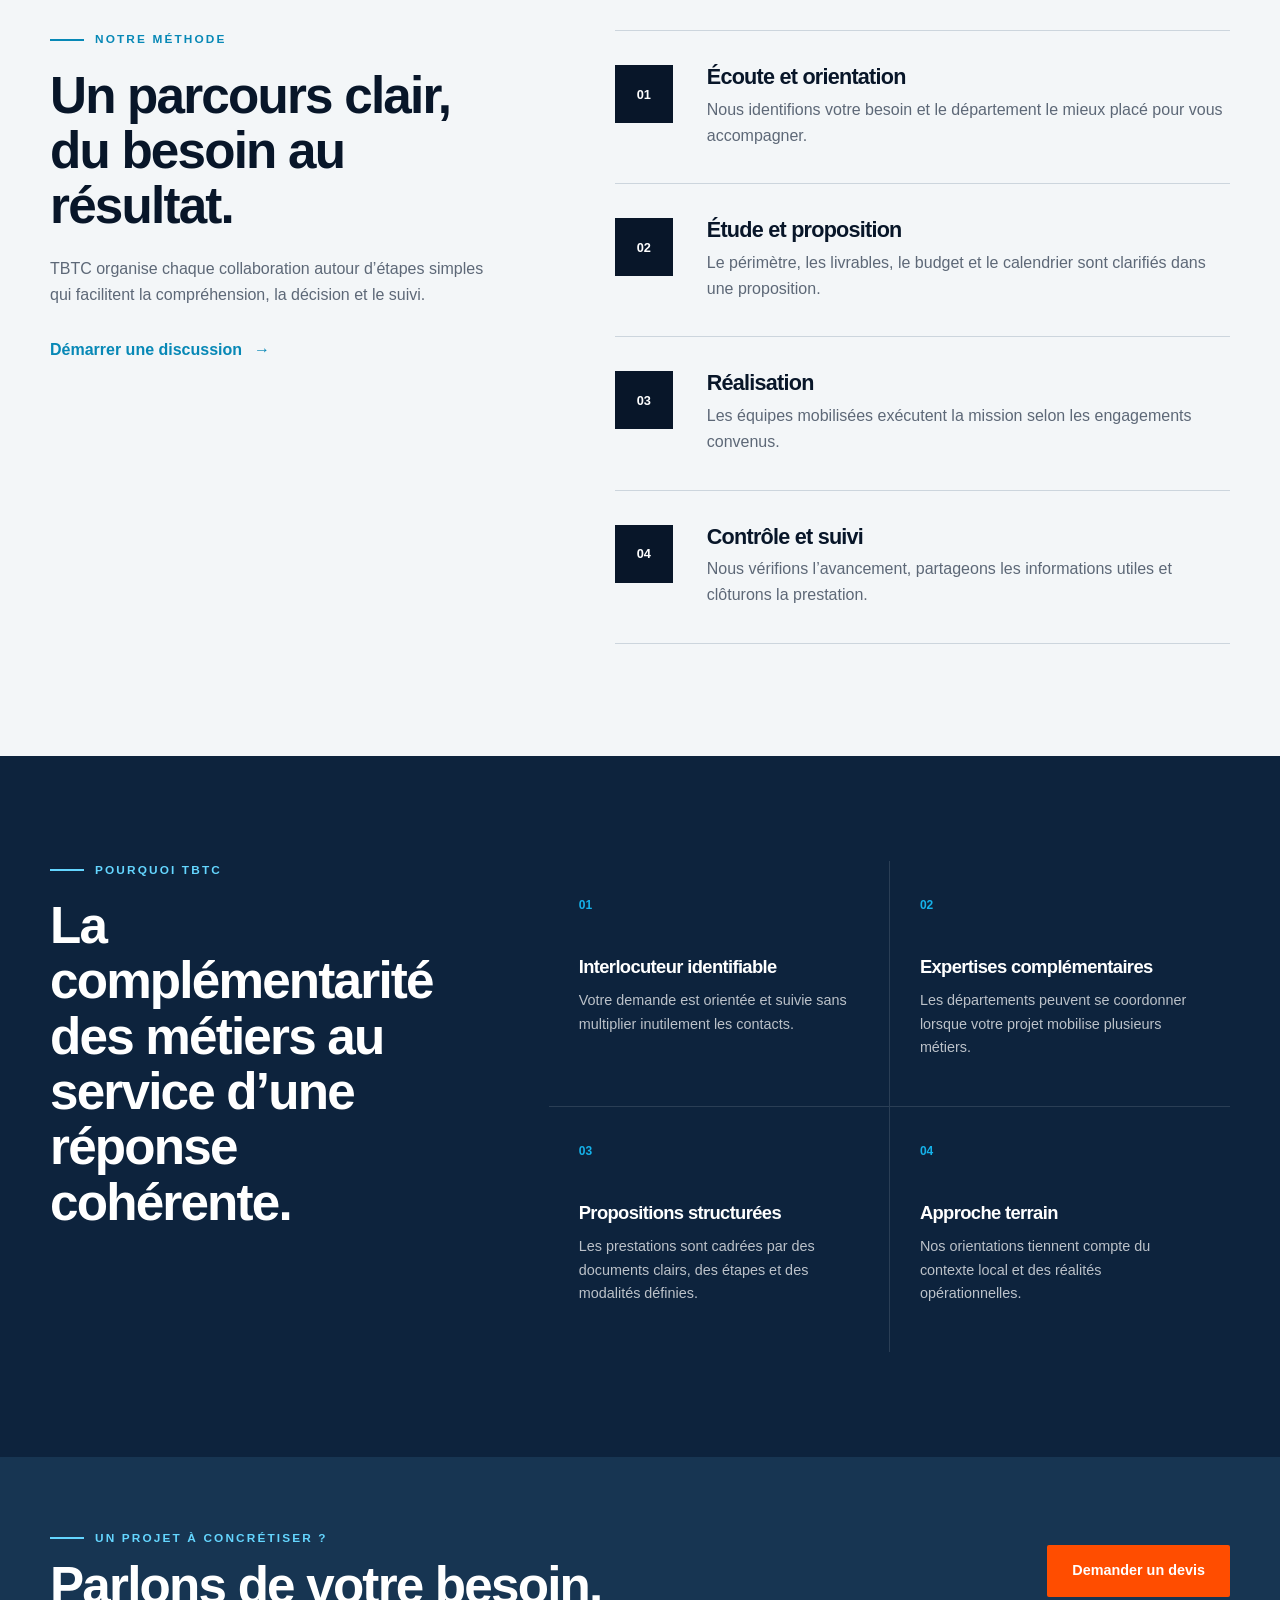
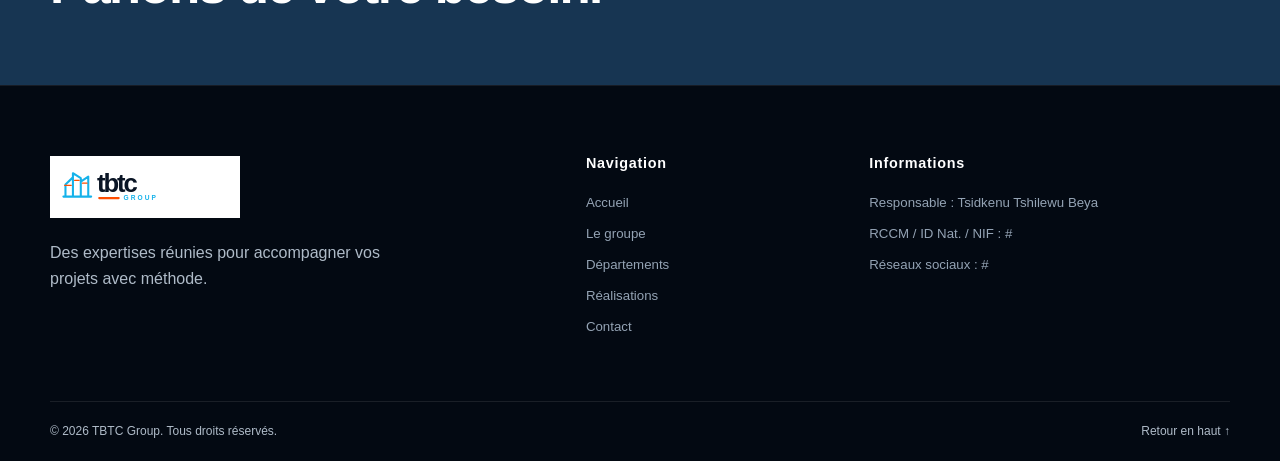
==== commit 11799e4c: "Restore UTF-8 characters across multipage site" ====
--- a/a-propos.html
+++ b/a-propos.html
@@ -3,13 +3,13 @@
 <head>
   <meta charset="UTF-8">
   <meta name="viewport" content="width=device-width, initial-scale=1.0">
-  <meta name="description" content="D?couvrez la mission, la vision, les engagements et la m?thode de travail de TBTC Group.">
+  <meta name="description" content="Découvrez la mission, la vision, les engagements et la méthode de travail de TBTC Group.">
   <meta name="theme-color" content="#081629">
-  <meta property="og:title" content="? propos | TBTC Group">
-  <meta property="og:description" content="D?couvrez la mission, la vision, les engagements et la m?thode de travail de TBTC Group.">
+  <meta property="og:title" content="À propos | TBTC Group">
+  <meta property="og:description" content="Découvrez la mission, la vision, les engagements et la méthode de travail de TBTC Group.">
   <meta property="og:type" content="website">
   <meta property="og:image" content="assets/images/chantier-ferraillage.jpg">
-  <title>? propos | TBTC Group</title>
+  <title>À propos | TBTC Group</title>
   <link rel="icon" href="assets/logo-tbtc.svg" type="image/svg+xml">
   <link rel="stylesheet" href="styles.css">
 </head>
@@ -17,7 +17,7 @@
   <a class="skip-link" href="#contenu">Aller au contenu</a>
   <header class="site-header" id="header">
     <div class="container header-inner">
-      <a class="brand" href="index.html" aria-label="TBTC Group ? Accueil">
+      <a class="brand" href="index.html" aria-label="TBTC Group — Accueil">
         <img src="assets/logo-tbtc.svg" alt="TBTC Group">
       </a>
       <button class="menu-toggle" type="button" aria-expanded="false" aria-controls="navigation" aria-label="Ouvrir le menu">
@@ -26,8 +26,8 @@
       <nav class="main-nav" id="navigation" aria-label="Navigation principale">
         <a href="index.html">Accueil</a>
         <a href="a-propos.html" class="is-active" aria-current="page">Le groupe</a>
-        <a href="departements.html">D?partements</a>
-        <a href="realisations.html">R?alisations</a>
+        <a href="departements.html">Départements</a>
+        <a href="realisations.html">Réalisations</a>
         <a href="contact.html">Contact</a>
         <a class="nav-cta" href="contact.html#contact-form">Demander un devis</a>
       </nav>
@@ -37,10 +37,10 @@
     <section class="page-hero page-hero-about" aria-labelledby="page-title">
       <div class="page-hero-overlay" aria-hidden="true"></div>
       <div class="container reveal">
-        <p class="breadcrumb"><a href="index.html">Accueil</a><span>?</span>Le groupe</p>
+        <p class="breadcrumb"><a href="index.html">Accueil</a><span>→</span>Le groupe</p>
         <p class="eyebrow light">Le groupe</p>
-        <h1 id="page-title">Un groupe congolais construit autour de la compl?mentarit?.</h1>
-        <p>Nous coordonnons des comp?tences diverses avec une m?me exigence : comprendre le besoin, structurer la r?ponse et suivre sa r?alisation.</p>
+        <h1 id="page-title">Un groupe congolais construit autour de la complémentarité.</h1>
+        <p>Nous coordonnons des compétences diverses avec une même exigence : comprendre le besoin, structurer la réponse et suivre sa réalisation.</p>
       </div>
     </section>
 <section class="section section-intro" id="groupe">
@@ -105,7 +105,7 @@
     </section>
 <section class="cta-strip">
       <div class="container reveal">
-        <div><p class="eyebrow light">Un projet ? concr?tiser ?</p><h2>Parlons de votre besoin.</h2></div>
+        <div><p class="eyebrow light">Un projet à concrétiser ?</p><h2>Parlons de votre besoin.</h2></div>
         <a class="button button-primary" href="contact.html#contact-form">Demander un devis</a>
       </div>
     </section>
@@ -114,26 +114,26 @@
     <div class="container footer-top">
       <div class="footer-brand">
         <img src="assets/logo-tbtc.svg" alt="TBTC Group">
-        <p>Des expertises r?unies pour accompagner vos projets avec m?thode.</p>
+        <p>Des expertises réunies pour accompagner vos projets avec méthode.</p>
       </div>
       <div>
         <h3>Navigation</h3>
         <a href="index.html">Accueil</a>
         <a href="a-propos.html">Le groupe</a>
-        <a href="departements.html">D?partements</a>
-        <a href="realisations.html">R?alisations</a>
+        <a href="departements.html">Départements</a>
+        <a href="realisations.html">Réalisations</a>
         <a href="contact.html">Contact</a>
       </div>
       <div>
         <h3>Informations</h3>
         <p>Responsable : Tsidkenu Tshilewu Beya</p>
         <p>RCCM / ID Nat. / NIF : #</p>
-        <p>R?seaux sociaux : #</p>
+        <p>Réseaux sociaux : #</p>
       </div>
     </div>
     <div class="container footer-bottom">
-      <p>? <span class="current-year">2026</span> TBTC Group. Tous droits r?serv?s.</p>
-      <a href="#contenu">Retour en haut ?</a>
+      <p>© <span class="current-year">2026</span> TBTC Group. Tous droits réservés.</p>
+      <a href="#contenu">Retour en haut ↑</a>
     </div>
   </footer>
   <script src="config.js"></script>
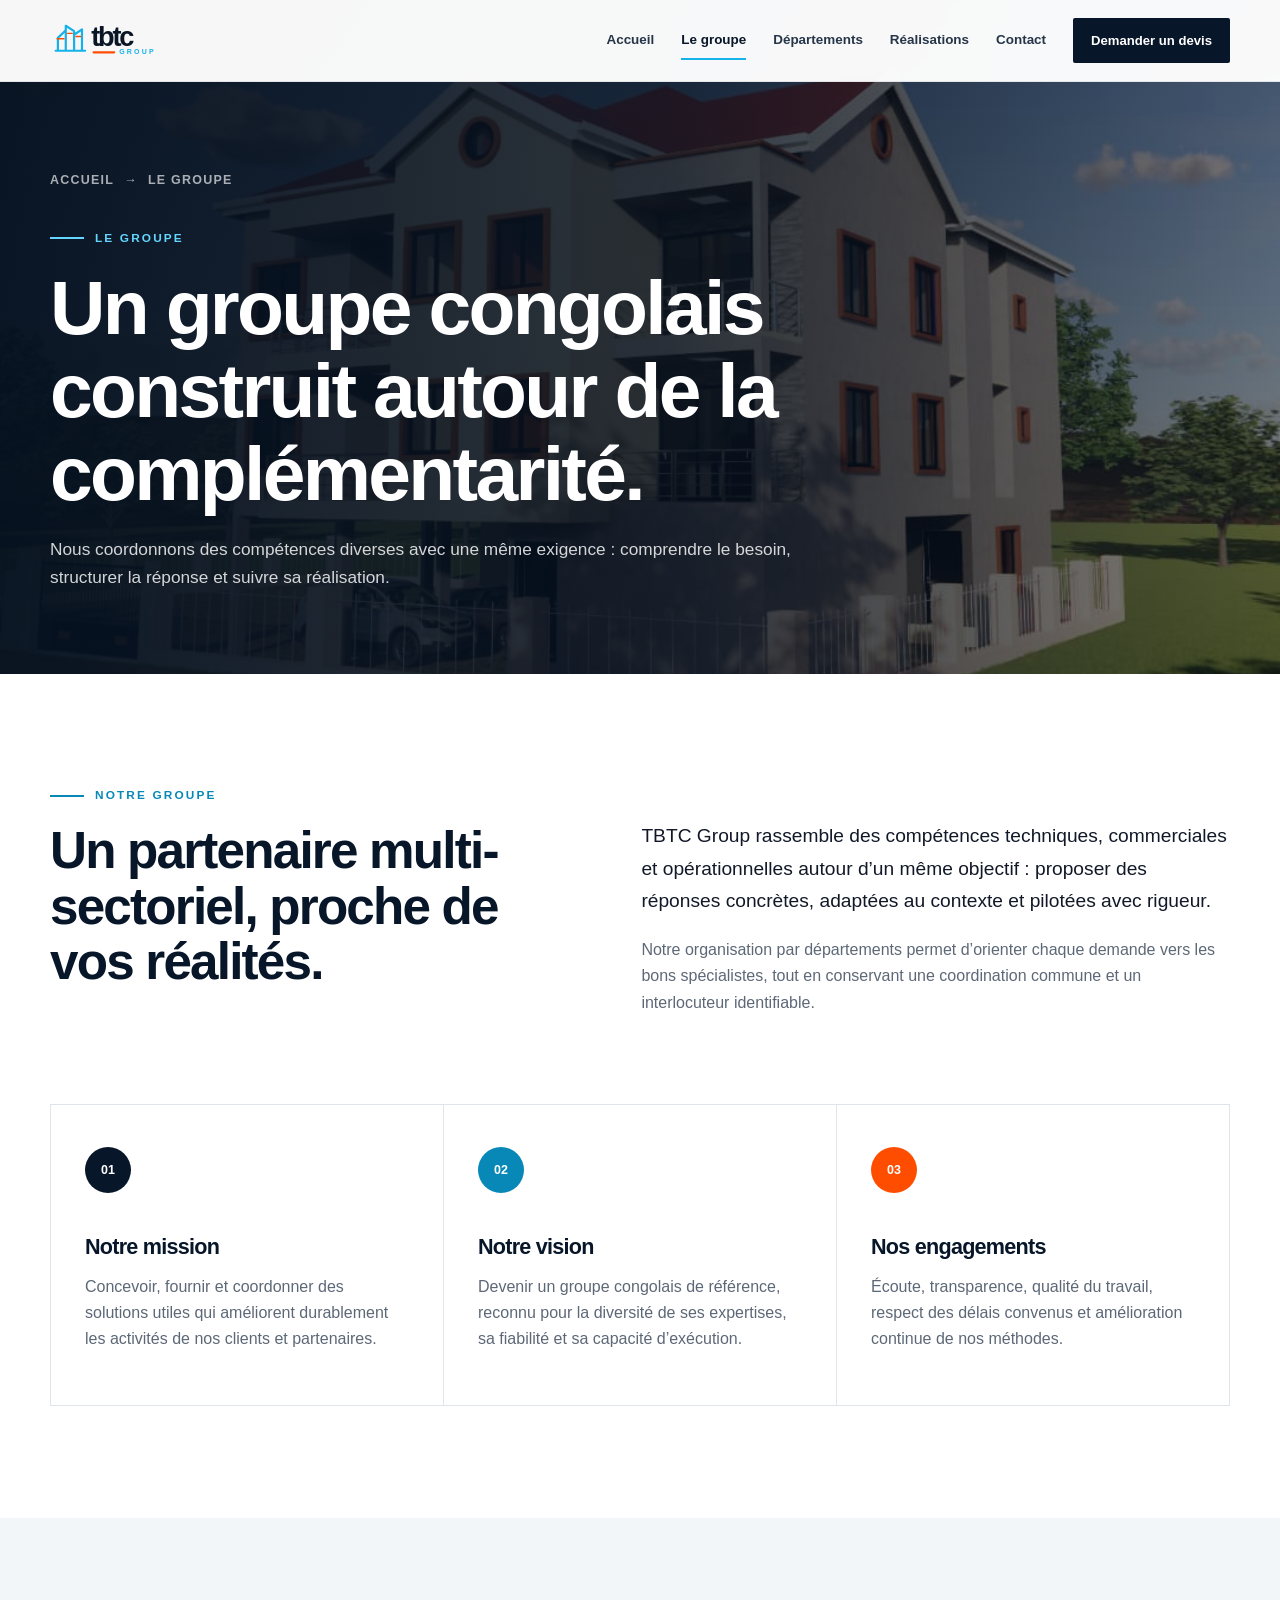
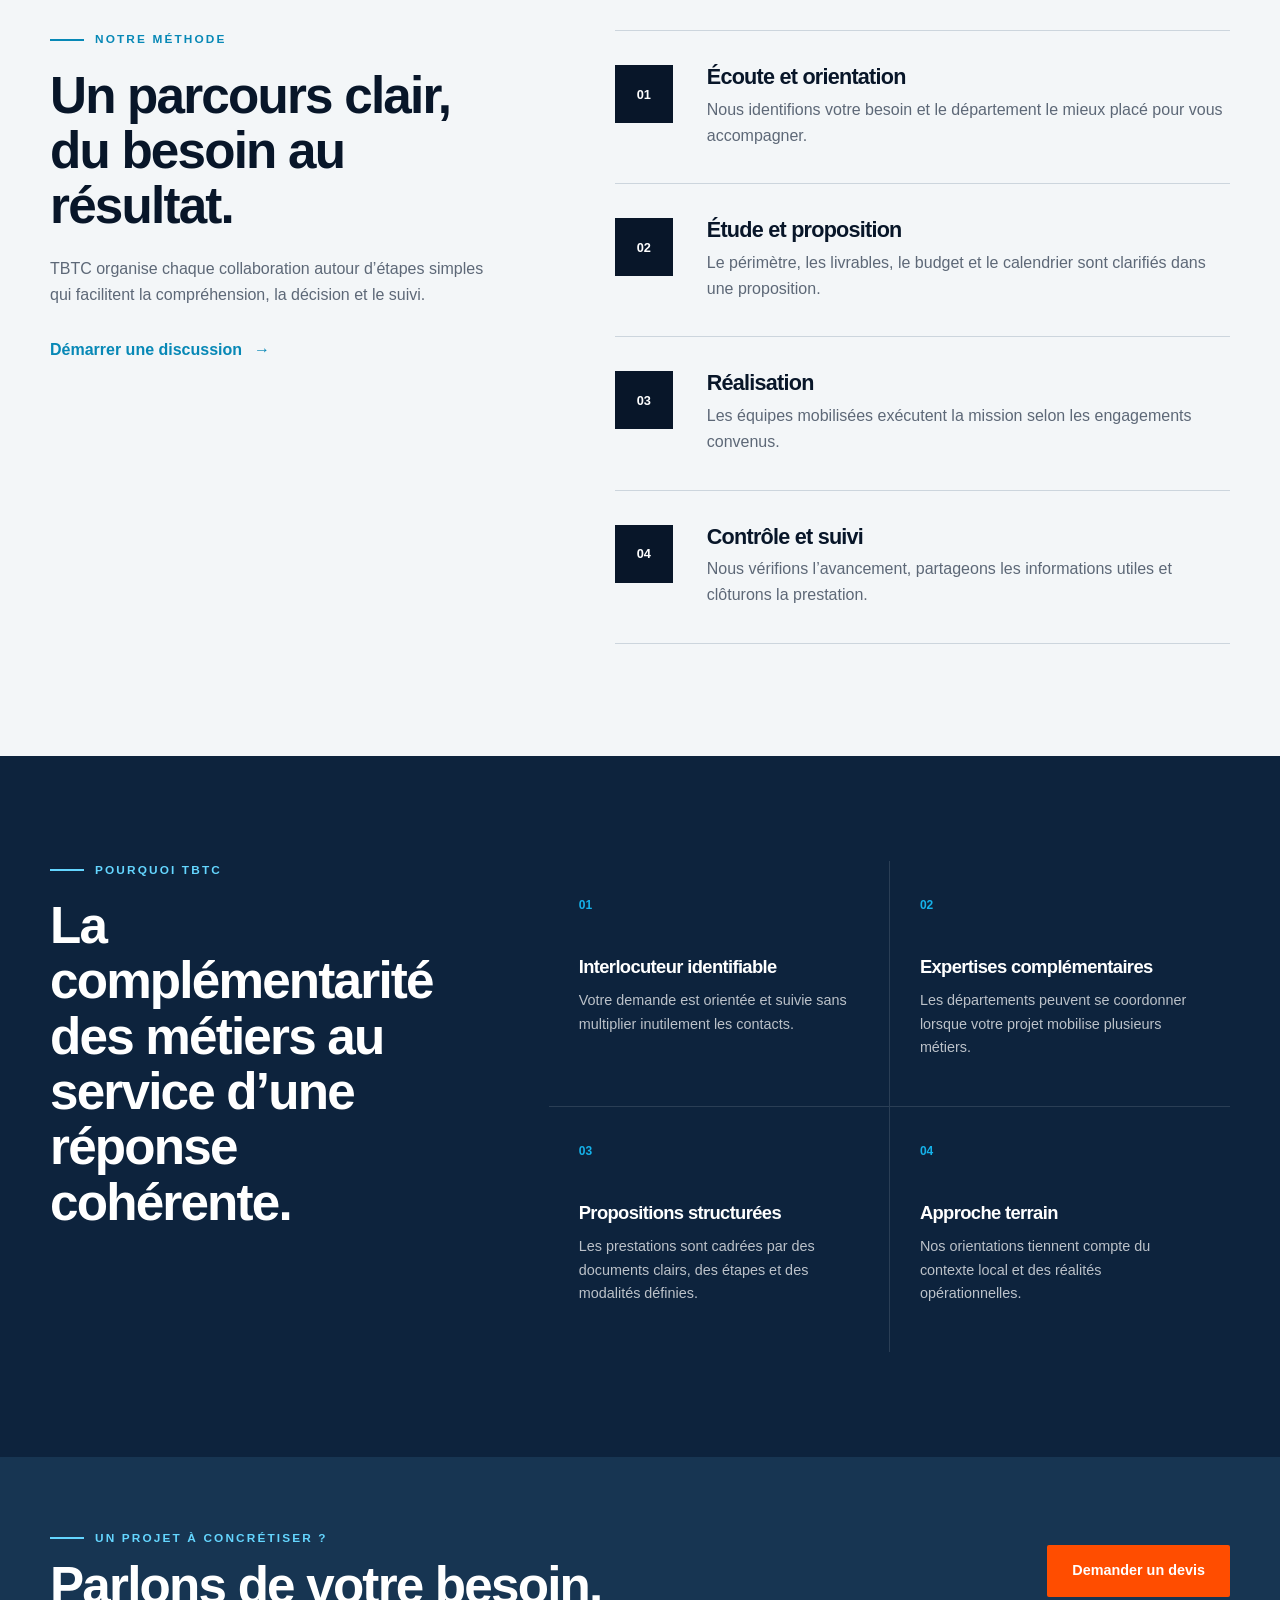
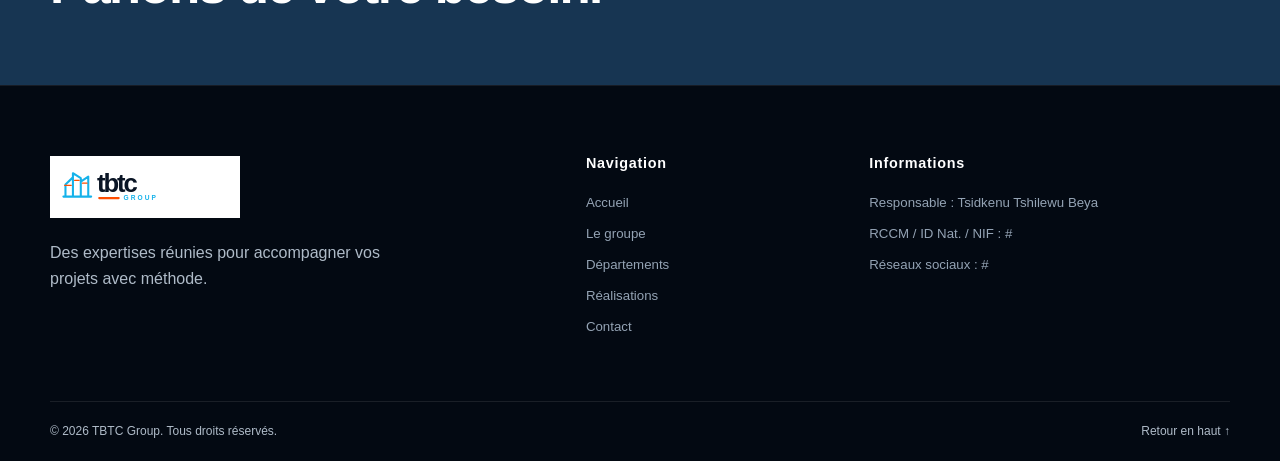
==== commit fdb985b0: "Prioritize architectural designs across TBTC site" ====
--- a/a-propos.html
+++ b/a-propos.html
@@ -8,7 +8,7 @@
   <meta property="og:title" content="À propos | TBTC Group">
   <meta property="og:description" content="Découvrez la mission, la vision, les engagements et la méthode de travail de TBTC Group.">
   <meta property="og:type" content="website">
-  <meta property="og:image" content="assets/images/chantier-ferraillage.jpg">
+  <meta property="og:image" content="assets/images/architecture/residence-r4-facade.jpg">
   <title>À propos | TBTC Group</title>
   <link rel="icon" href="assets/logo-tbtc.svg" type="image/svg+xml">
   <link rel="stylesheet" href="styles.css">
--- a/styles.css
+++ b/styles.css
@@ -229,8 +229,8 @@
 }
 
 .hero-media {
-  background: url("assets/images/chantier-ferraillage.jpg") center 42% / cover no-repeat;
-  filter: saturate(.8) contrast(1.05);
+  background: url("assets/images/architecture/residence-r4-facade.jpg") center 48% / cover no-repeat;
+  filter: saturate(.92) contrast(1.04);
 }
 
 .hero-overlay {
@@ -649,7 +649,7 @@
 
 .construction-image {
   min-height: 620px;
-  background: url("assets/images/structure-beton-02.jpg") center / cover no-repeat;
+  background: url("assets/images/architecture/residence-r4-perspective-02.jpg") center / cover no-repeat;
 }
 
 .construction-content {
@@ -1607,10 +1607,10 @@
   content: "";
 }
 
-.page-hero-about::before { background: url("assets/images/structure-beton-01.jpg") center 42% / cover no-repeat; }
-.page-hero-departments::before { background: url("assets/images/structure-beton-02.jpg") center 36% / cover no-repeat; }
-.page-hero-projects::before { background: url("assets/images/chantier-ferraillage.jpg") center / cover no-repeat; }
-.page-hero-contact::before { background: url("assets/images/maconnerie.jpg") center / cover no-repeat; }
+.page-hero-about::before { background: url("assets/images/architecture/residence-r4-perspective-01.jpg") center 48% / cover no-repeat; }
+.page-hero-departments::before { background: url("assets/images/architecture/residence-r4-perspective-03.jpg") center 45% / cover no-repeat; }
+.page-hero-projects::before { background: url("assets/images/architecture/residence-r4-perspective-04.jpg") center 48% / cover no-repeat; }
+.page-hero-contact::before { background: url("assets/images/architecture/residence-contemporaine-facade-02.jpg") center / cover no-repeat; }
 
 .page-hero-overlay {
   z-index: -1;
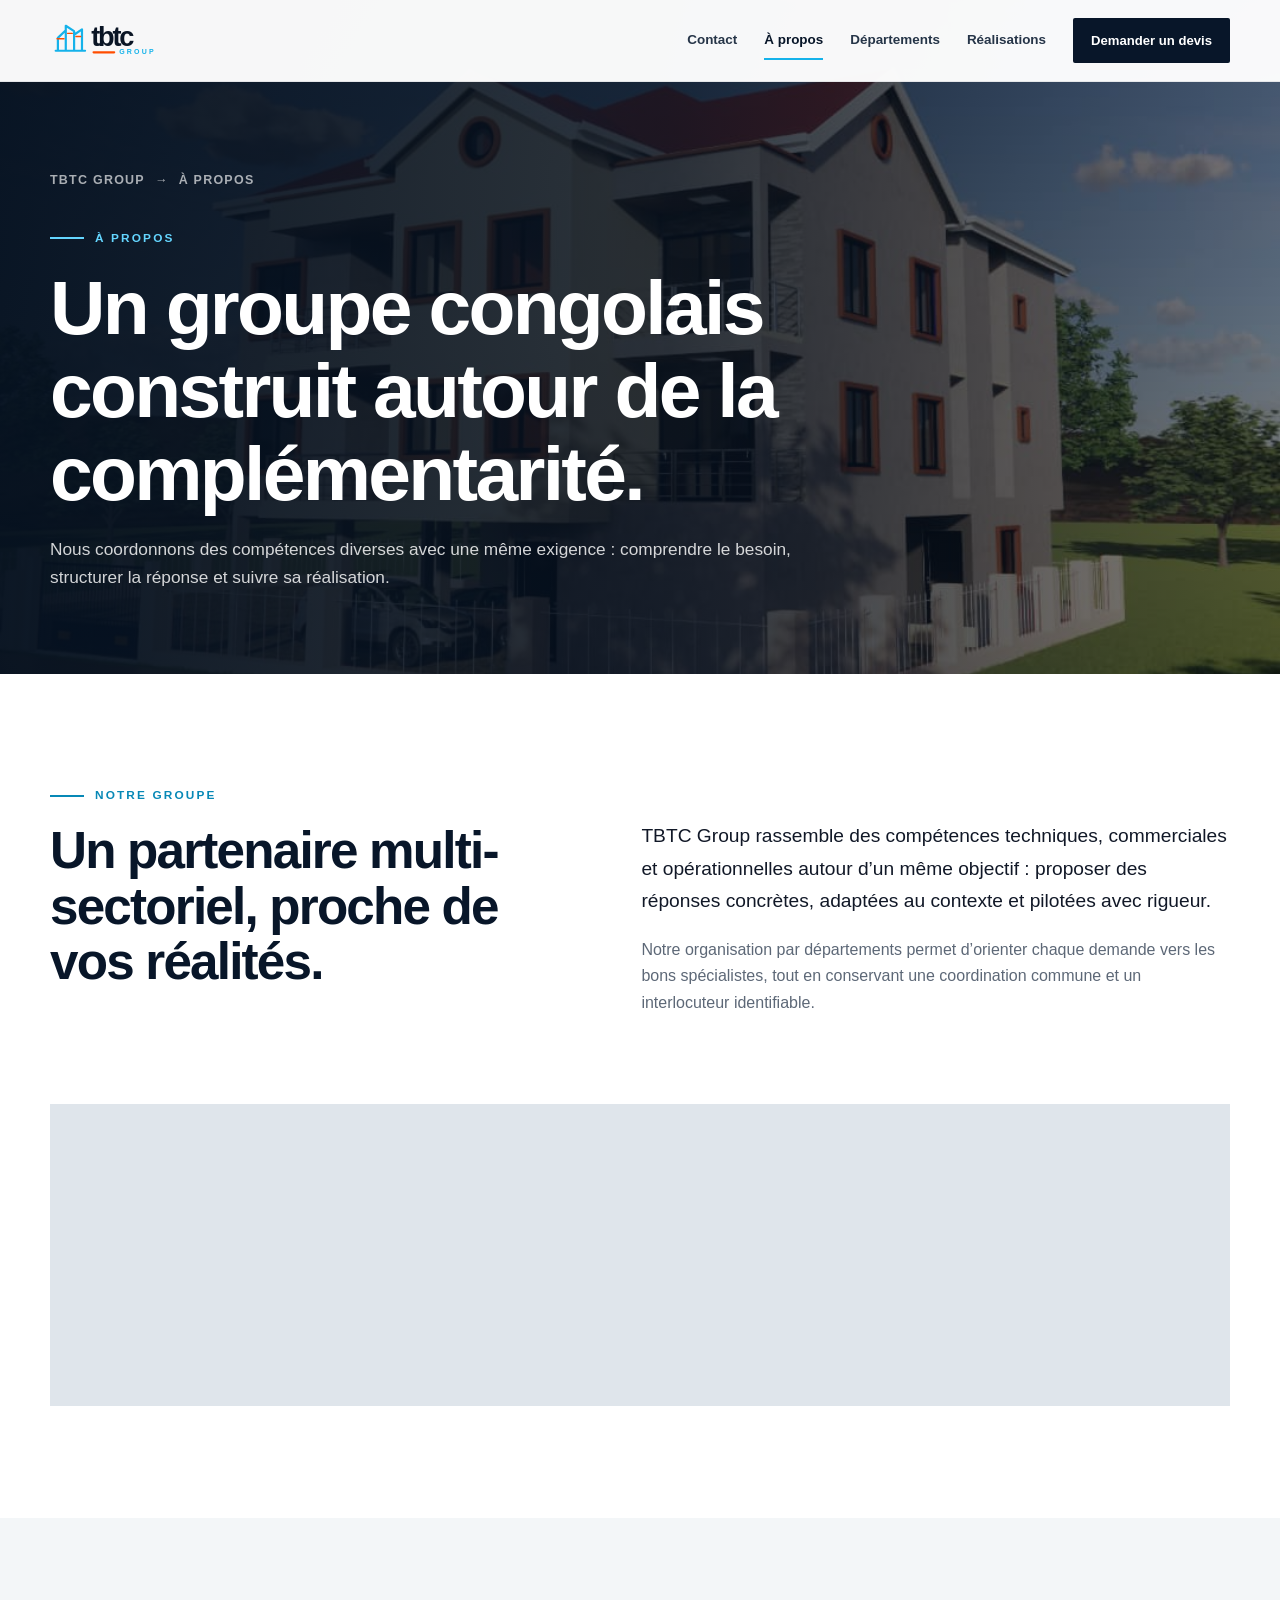
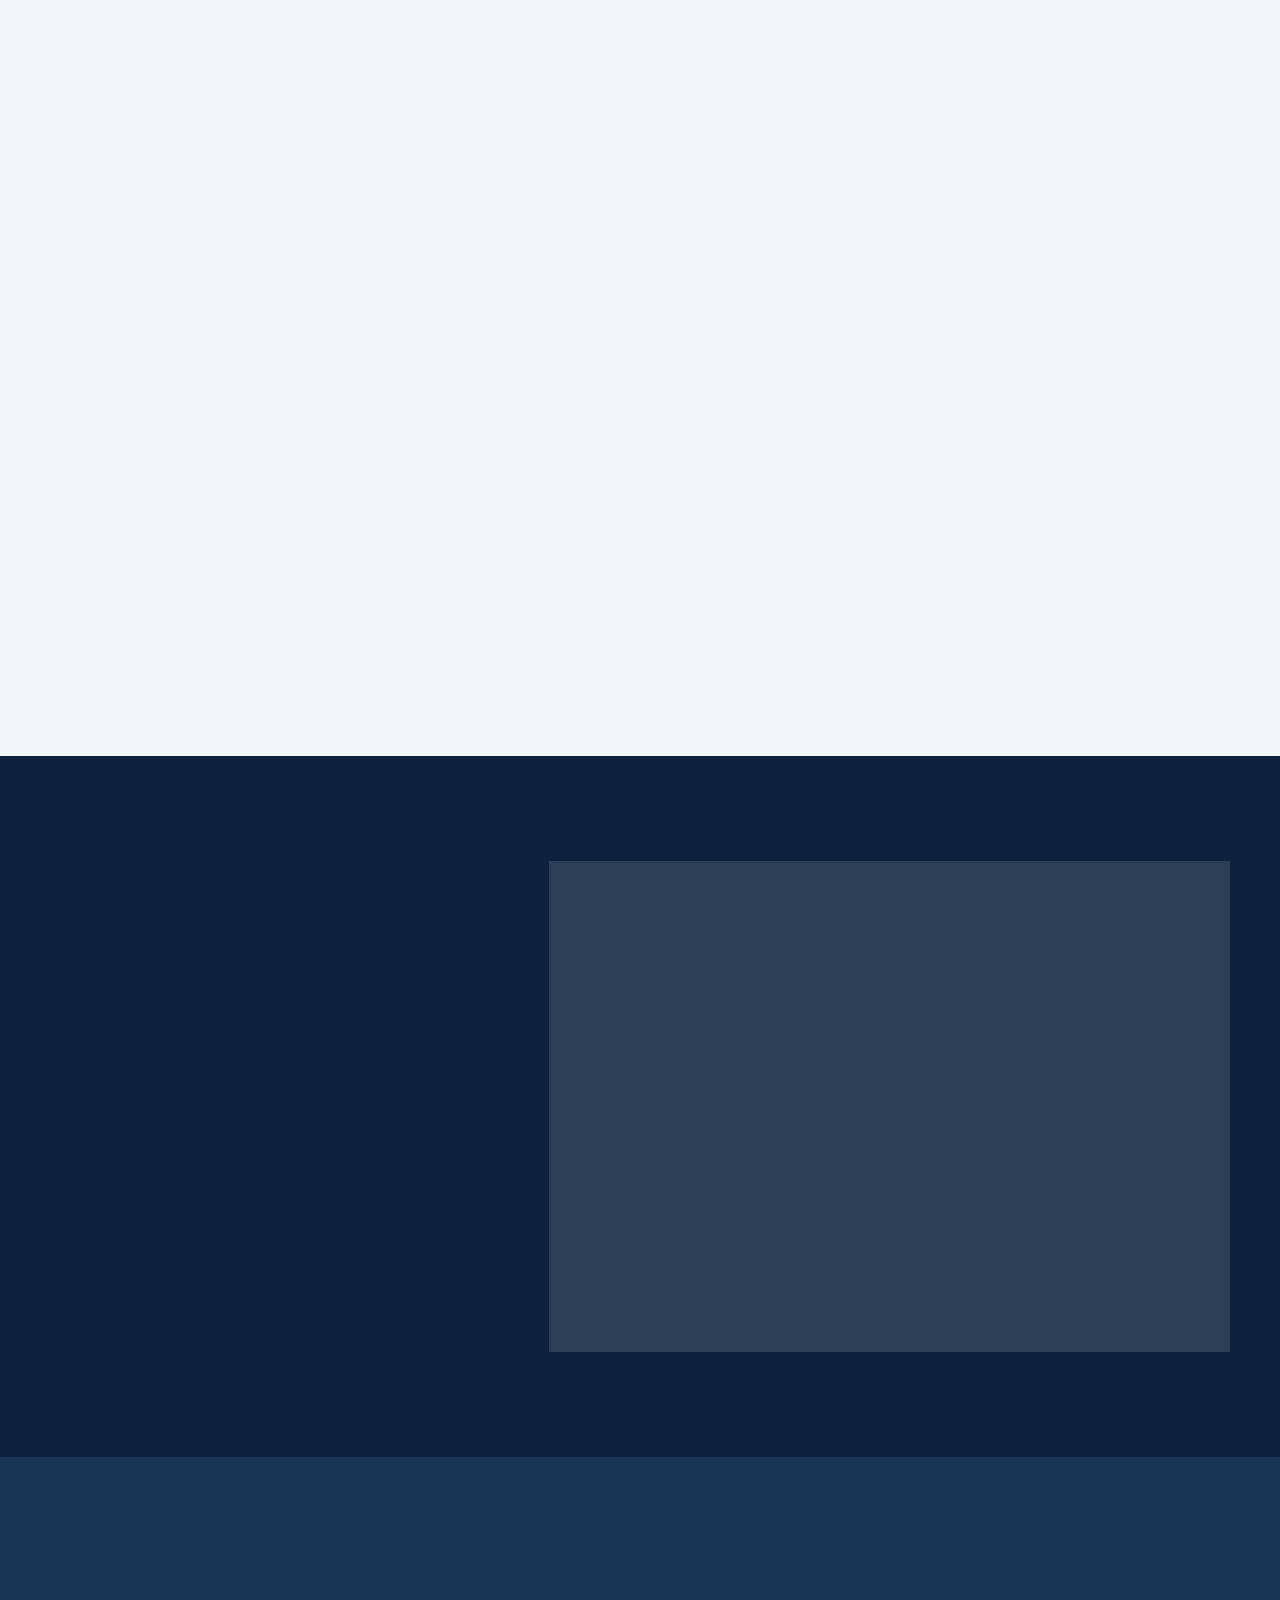
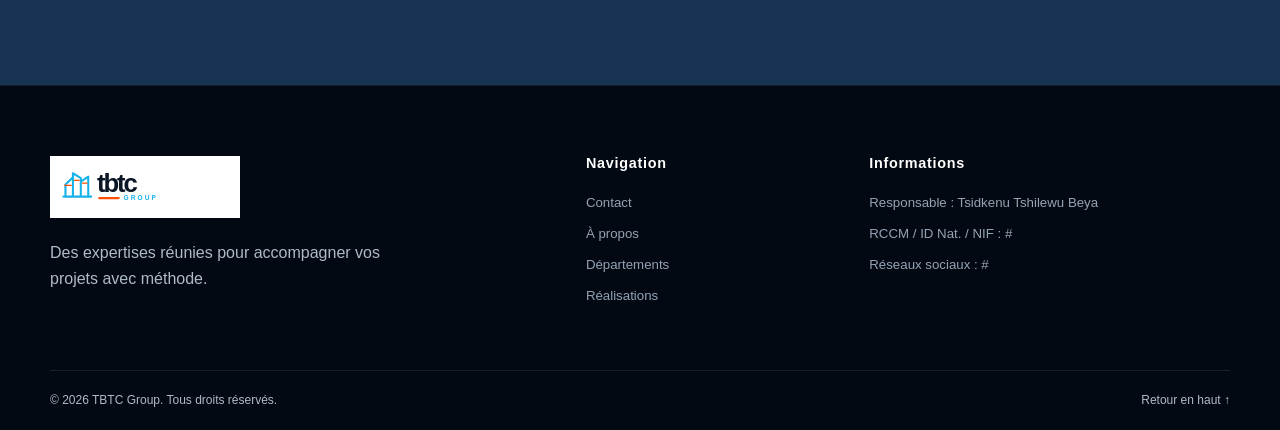
==== commit 4a189f2a: "Put contact first and simplify quote form" ====
--- a/a-propos.html
+++ b/a-propos.html
@@ -3,140 +3,11 @@
 <head>
   <meta charset="UTF-8">
   <meta name="viewport" content="width=device-width, initial-scale=1.0">
-  <meta name="description" content="Découvrez la mission, la vision, les engagements et la méthode de travail de TBTC Group.">
-  <meta name="theme-color" content="#081629">
-  <meta property="og:title" content="À propos | TBTC Group">
-  <meta property="og:description" content="Découvrez la mission, la vision, les engagements et la méthode de travail de TBTC Group.">
-  <meta property="og:type" content="website">
-  <meta property="og:image" content="assets/images/architecture/residence-r4-facade.jpg">
+  <meta http-equiv="refresh" content="0; url=index.html">
+  <link rel="canonical" href="index.html">
   <title>À propos | TBTC Group</title>
-  <link rel="icon" href="assets/logo-tbtc.svg" type="image/svg+xml">
-  <link rel="stylesheet" href="styles.css">
 </head>
 <body>
-  <a class="skip-link" href="#contenu">Aller au contenu</a>
-  <header class="site-header" id="header">
-    <div class="container header-inner">
-      <a class="brand" href="index.html" aria-label="TBTC Group — Accueil">
-        <img src="assets/logo-tbtc.svg" alt="TBTC Group">
-      </a>
-      <button class="menu-toggle" type="button" aria-expanded="false" aria-controls="navigation" aria-label="Ouvrir le menu">
-        <span></span><span></span><span></span>
-      </button>
-      <nav class="main-nav" id="navigation" aria-label="Navigation principale">
-        <a href="index.html">Accueil</a>
-        <a href="a-propos.html" class="is-active" aria-current="page">Le groupe</a>
-        <a href="departements.html">Départements</a>
-        <a href="realisations.html">Réalisations</a>
-        <a href="contact.html">Contact</a>
-        <a class="nav-cta" href="contact.html#contact-form">Demander un devis</a>
-      </nav>
-    </div>
-  </header>
-  <main id="contenu">
-    <section class="page-hero page-hero-about" aria-labelledby="page-title">
-      <div class="page-hero-overlay" aria-hidden="true"></div>
-      <div class="container reveal">
-        <p class="breadcrumb"><a href="index.html">Accueil</a><span>→</span>Le groupe</p>
-        <p class="eyebrow light">Le groupe</p>
-        <h1 id="page-title">Un groupe congolais construit autour de la complémentarité.</h1>
-        <p>Nous coordonnons des compétences diverses avec une même exigence : comprendre le besoin, structurer la réponse et suivre sa réalisation.</p>
-      </div>
-    </section>
-<section class="section section-intro" id="groupe">
-      <div class="container intro-grid">
-        <div class="section-heading reveal">
-          <p class="eyebrow">Notre groupe</p>
-          <h2>Un partenaire multi-sectoriel, proche de vos réalités.</h2>
-        </div>
-        <div class="intro-copy reveal delay-1">
-          <p class="lead">TBTC Group rassemble des compétences techniques, commerciales et opérationnelles autour d’un même objectif : proposer des réponses concrètes, adaptées au contexte et pilotées avec rigueur.</p>
-          <p>Notre organisation par départements permet d’orienter chaque demande vers les bons spécialistes, tout en conservant une coordination commune et un interlocuteur identifiable.</p>
-        </div>
-      </div>
-
-      <div class="container orientation-grid">
-        <article class="orientation-card reveal">
-          <span class="orientation-number">01</span>
-          <h3>Notre mission</h3>
-          <p>Concevoir, fournir et coordonner des solutions utiles qui améliorent durablement les activités de nos clients et partenaires.</p>
-        </article>
-        <article class="orientation-card reveal delay-1">
-          <span class="orientation-number">02</span>
-          <h3>Notre vision</h3>
-          <p>Devenir un groupe congolais de référence, reconnu pour la diversité de ses expertises, sa fiabilité et sa capacité d’exécution.</p>
-        </article>
-        <article class="orientation-card reveal delay-2">
-          <span class="orientation-number">03</span>
-          <h3>Nos engagements</h3>
-          <p>Écoute, transparence, qualité du travail, respect des délais convenus et amélioration continue de nos méthodes.</p>
-        </article>
-      </div>
-    </section>
-<section class="section method-section" id="methode">
-      <div class="container method-layout">
-        <div class="section-heading reveal">
-          <p class="eyebrow">Notre méthode</p>
-          <h2>Un parcours clair, du besoin au résultat.</h2>
-          <p>TBTC organise chaque collaboration autour d’étapes simples qui facilitent la compréhension, la décision et le suivi.</p>
-          <a class="text-link" href="contact.html">Démarrer une discussion <span>→</span></a>
-        </div>
-        <ol class="steps-list">
-          <li class="reveal"><span>01</span><div><h3>Écoute et orientation</h3><p>Nous identifions votre besoin et le département le mieux placé pour vous accompagner.</p></div></li>
-          <li class="reveal delay-1"><span>02</span><div><h3>Étude et proposition</h3><p>Le périmètre, les livrables, le budget et le calendrier sont clarifiés dans une proposition.</p></div></li>
-          <li class="reveal delay-2"><span>03</span><div><h3>Réalisation</h3><p>Les équipes mobilisées exécutent la mission selon les engagements convenus.</p></div></li>
-          <li class="reveal delay-3"><span>04</span><div><h3>Contrôle et suivi</h3><p>Nous vérifions l’avancement, partageons les informations utiles et clôturons la prestation.</p></div></li>
-        </ol>
-      </div>
-    </section>
-<section class="value-section">
-      <div class="container value-layout">
-        <div class="value-title reveal">
-          <p class="eyebrow light">Pourquoi TBTC</p>
-          <h2>La complémentarité des métiers au service d’une réponse cohérente.</h2>
-        </div>
-        <div class="value-grid">
-          <article class="reveal"><span>01</span><h3>Interlocuteur identifiable</h3><p>Votre demande est orientée et suivie sans multiplier inutilement les contacts.</p></article>
-          <article class="reveal delay-1"><span>02</span><h3>Expertises complémentaires</h3><p>Les départements peuvent se coordonner lorsque votre projet mobilise plusieurs métiers.</p></article>
-          <article class="reveal delay-2"><span>03</span><h3>Propositions structurées</h3><p>Les prestations sont cadrées par des documents clairs, des étapes et des modalités définies.</p></article>
-          <article class="reveal delay-3"><span>04</span><h3>Approche terrain</h3><p>Nos orientations tiennent compte du contexte local et des réalités opérationnelles.</p></article>
-        </div>
-      </div>
-    </section>
-<section class="cta-strip">
-      <div class="container reveal">
-        <div><p class="eyebrow light">Un projet à concrétiser ?</p><h2>Parlons de votre besoin.</h2></div>
-        <a class="button button-primary" href="contact.html#contact-form">Demander un devis</a>
-      </div>
-    </section>
-  </main>
-<footer class="site-footer">
-    <div class="container footer-top">
-      <div class="footer-brand">
-        <img src="assets/logo-tbtc.svg" alt="TBTC Group">
-        <p>Des expertises réunies pour accompagner vos projets avec méthode.</p>
-      </div>
-      <div>
-        <h3>Navigation</h3>
-        <a href="index.html">Accueil</a>
-        <a href="a-propos.html">Le groupe</a>
-        <a href="departements.html">Départements</a>
-        <a href="realisations.html">Réalisations</a>
-        <a href="contact.html">Contact</a>
-      </div>
-      <div>
-        <h3>Informations</h3>
-        <p>Responsable : Tsidkenu Tshilewu Beya</p>
-        <p>RCCM / ID Nat. / NIF : #</p>
-        <p>Réseaux sociaux : #</p>
-      </div>
-    </div>
-    <div class="container footer-bottom">
-      <p>© <span class="current-year">2026</span> TBTC Group. Tous droits réservés.</p>
-      <a href="#contenu">Retour en haut ↑</a>
-    </div>
-  </footer>
-  <script src="config.js"></script>
-  <script src="script.js"></script>
+  <p>La page À propos est disponible sur <a href="index.html">la page d’accueil de TBTC Group</a>.</p>
 </body>
 </html>
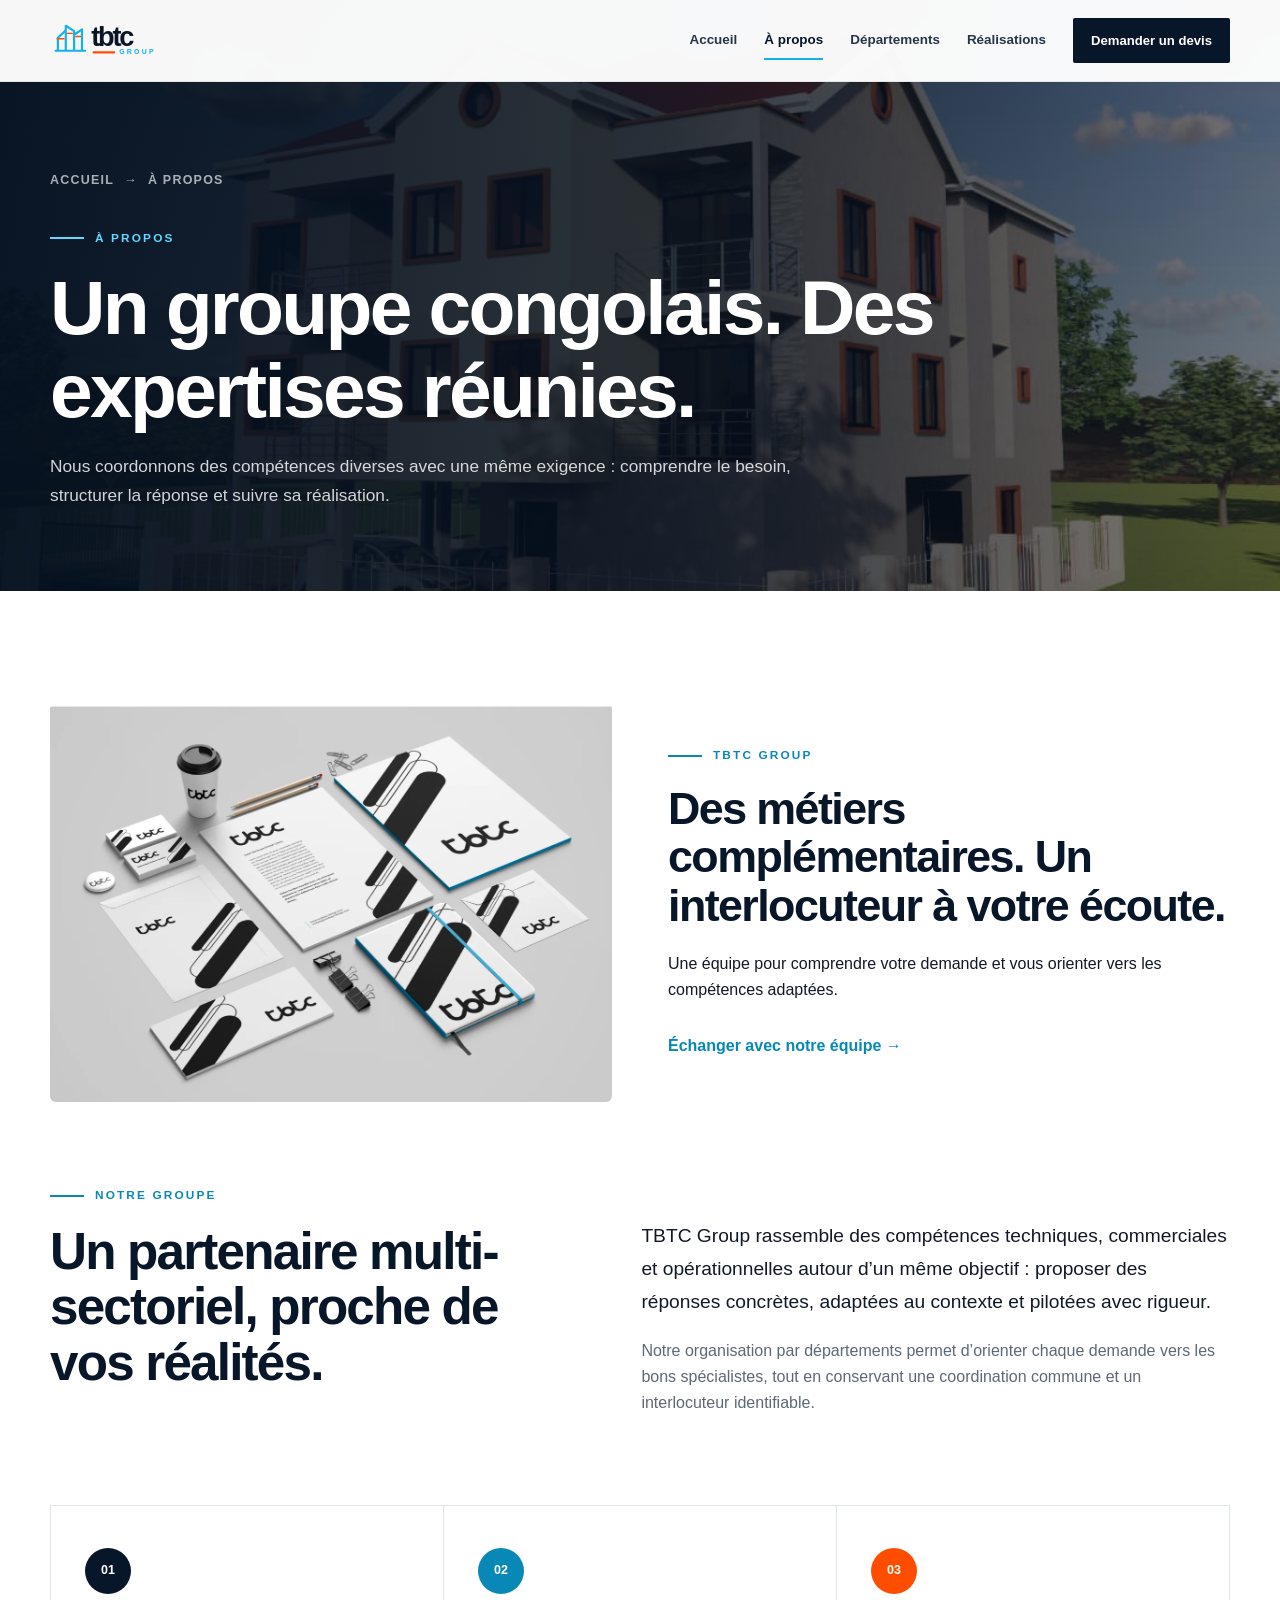
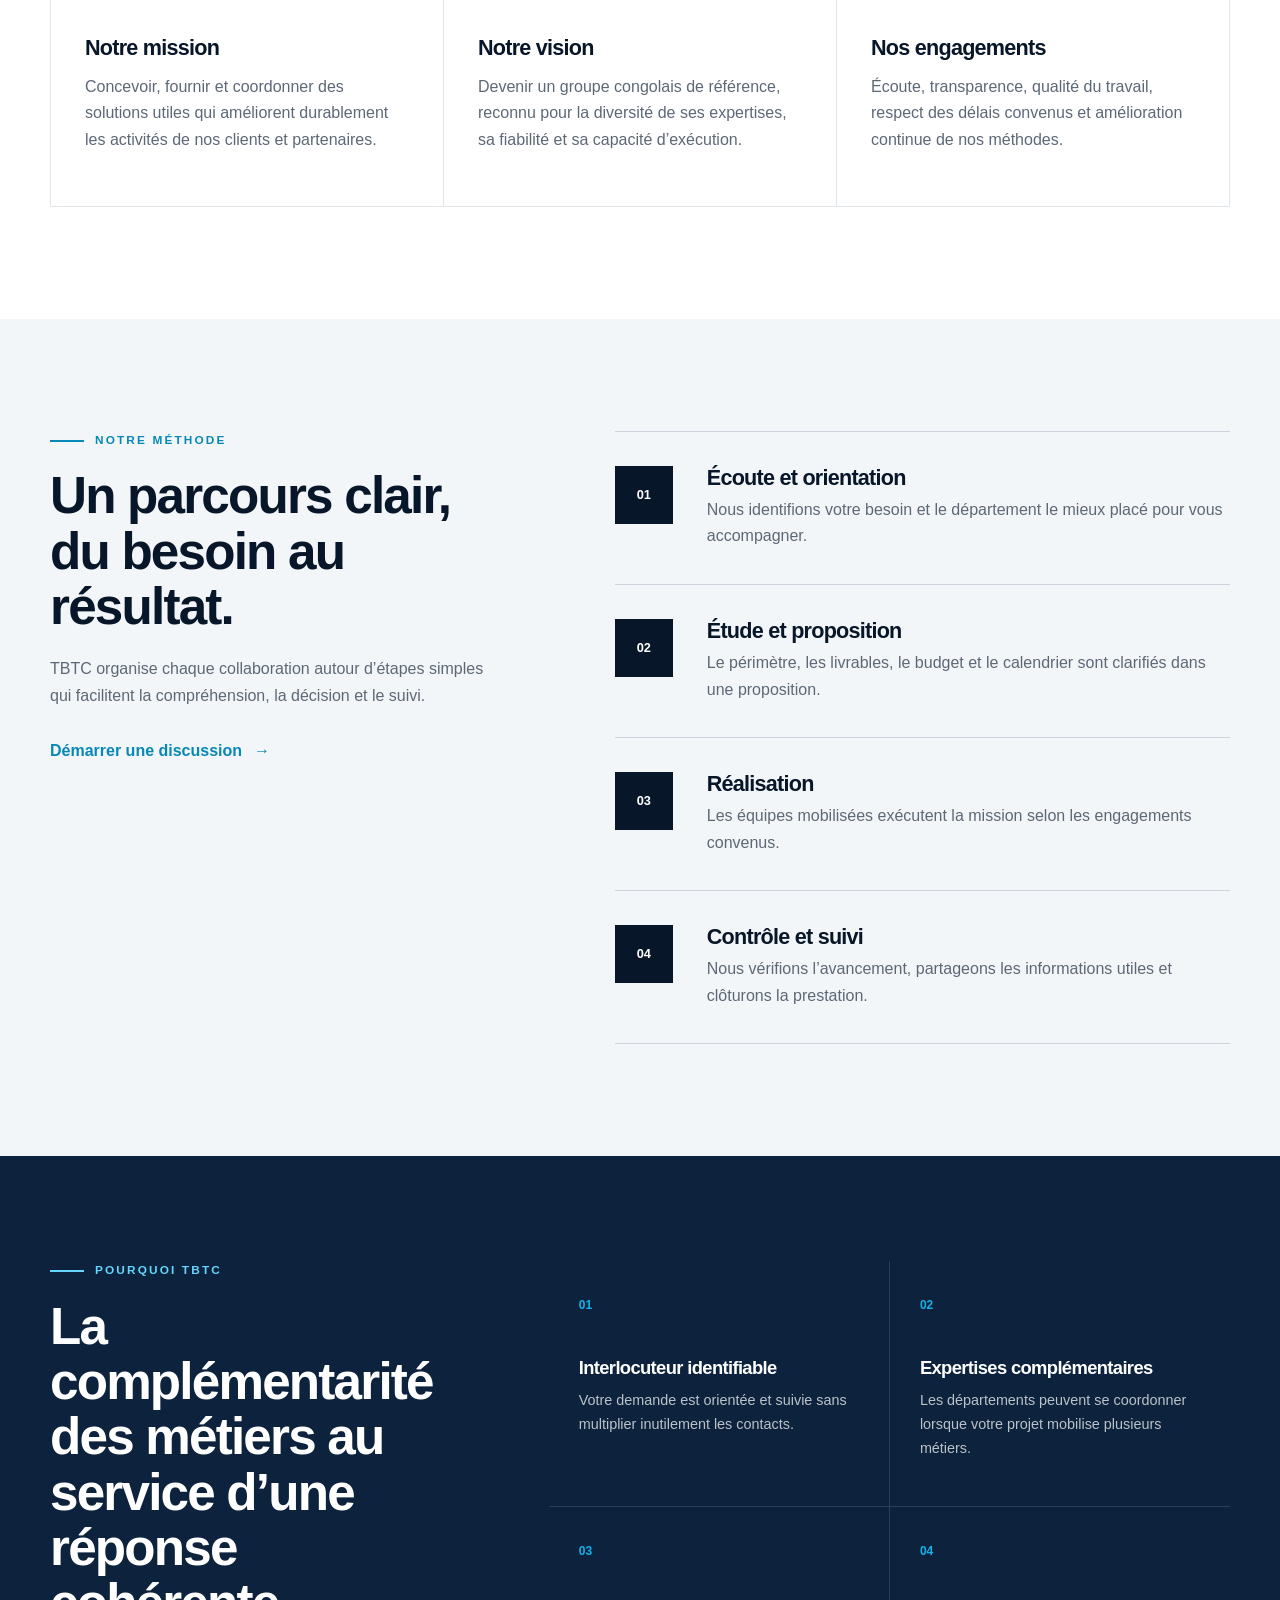
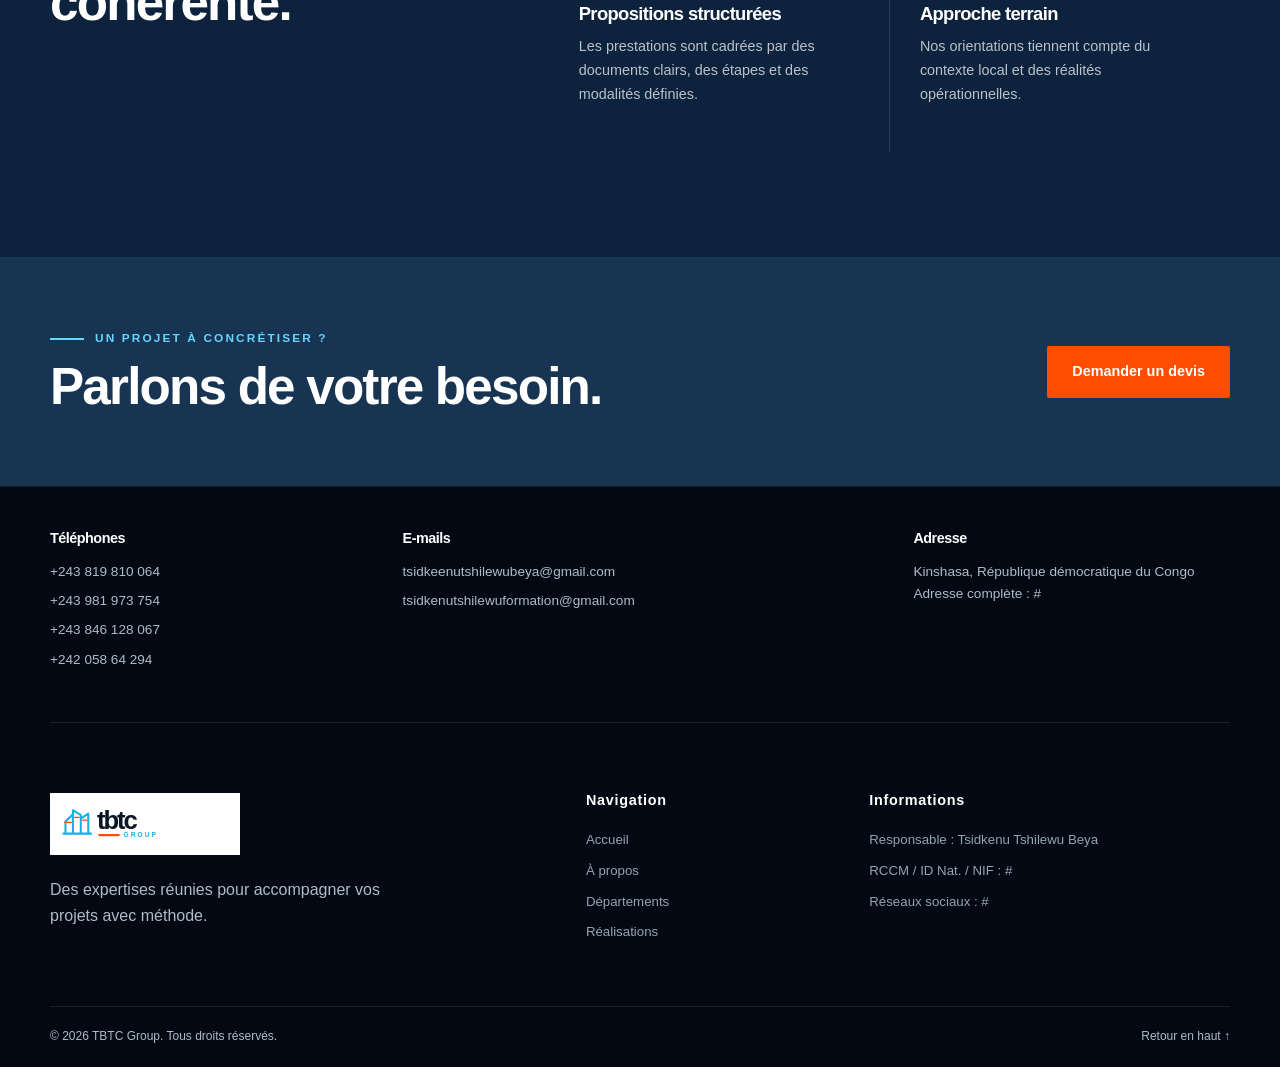
==== commit 69cb325c: "Refresh homepage and department visuals, unify request flows and footer contacts" ====
--- a/a-propos.html
+++ b/a-propos.html
@@ -3,11 +3,156 @@
 <head>
   <meta charset="UTF-8">
   <meta name="viewport" content="width=device-width, initial-scale=1.0">
-  <meta http-equiv="refresh" content="0; url=index.html">
-  <link rel="canonical" href="index.html">
-  <title>À propos | TBTC Group</title>
+  <meta name="description" content="Découvrez TBTC Group : notre mission, notre vision, nos engagements et notre méthode de travail.">
+  <meta name="theme-color" content="#081629">
+  <meta property="og:title" content="TBTC Group | À propos">
+  <meta property="og:description" content="Découvrez TBTC Group : notre mission, notre vision, nos engagements et notre méthode de travail.">
+  <meta property="og:type" content="website">
+  <meta property="og:image" content="assets/images/architecture/residence-r4-facade.jpg">
+  <title>TBTC Group | À propos</title>
+  <link rel="icon" href="assets/logo-tbtc.svg" type="image/svg+xml">
+  <link rel="stylesheet" href="styles.css">
 </head>
 <body>
-  <p>La page À propos est disponible sur <a href="index.html">la page d’accueil de TBTC Group</a>.</p>
+  <a class="skip-link" href="#contenu">Aller au contenu</a>
+  <header class="site-header" id="header">
+    <div class="container header-inner">
+      <a class="brand" href="index.html" aria-label="TBTC Group — Accueil">
+        <img src="assets/logo-tbtc.svg" alt="TBTC Group">
+      </a>
+      <button class="menu-toggle" type="button" aria-expanded="false" aria-controls="navigation" aria-label="Ouvrir le menu">
+        <span></span><span></span><span></span>
+      </button>
+      <nav class="main-nav" id="navigation" aria-label="Navigation principale">
+        <a href="index.html">Accueil</a>
+        <a href="a-propos.html" class="is-active" aria-current="page">À propos</a>
+        <a href="departements.html">Départements</a>
+        <a href="realisations.html">Réalisations</a>
+        <a class="nav-cta" href="index.html#contact-form">Demander un devis</a>
+      </nav>
+    </div>
+  </header>
+  <main id="contenu">
+    <section class="page-hero page-hero-about" aria-labelledby="page-title">
+      <div class="page-hero-overlay" aria-hidden="true"></div>
+      <div class="container reveal">
+        <p class="breadcrumb"><a href="index.html">Accueil</a><span>→</span>À propos</p>
+        <p class="eyebrow light">À propos</p>
+        <h1 id="page-title">Un groupe congolais. Des expertises réunies.</h1>
+        <p>Nous coordonnons des compétences diverses avec une même exigence : comprendre le besoin, structurer la réponse et suivre sa réalisation.</p>
+      </div>
+    </section>
+<section class="section section-intro" id="groupe">
+      <div class="container about-signature"><img src="assets/images/departements/groupe.webp" alt="Identité visuelle et supports TBTC Group" width="1200" height="853" loading="lazy"><div><p class="eyebrow">TBTC Group</p><h2>Des métiers complémentaires. Un interlocuteur à votre écoute.</h2><p>Une équipe pour comprendre votre demande et vous orienter vers les compétences adaptées.</p><a class="text-link" href="index.html#contact-form">Échanger avec notre équipe →</a></div></div><div class="container intro-grid">
+        <div class="section-heading reveal">
+          <p class="eyebrow">Notre groupe</p>
+          <h2>Un partenaire multi-sectoriel, proche de vos réalités.</h2>
+        </div>
+        <div class="intro-copy reveal delay-1">
+          <p class="lead">TBTC Group rassemble des compétences techniques, commerciales et opérationnelles autour d’un même objectif : proposer des réponses concrètes, adaptées au contexte et pilotées avec rigueur.</p>
+          <p>Notre organisation par départements permet d’orienter chaque demande vers les bons spécialistes, tout en conservant une coordination commune et un interlocuteur identifiable.</p>
+        </div>
+      </div>
+
+      <div class="container orientation-grid">
+        <article class="orientation-card reveal">
+          <span class="orientation-number">01</span>
+          <h3>Notre mission</h3>
+          <p>Concevoir, fournir et coordonner des solutions utiles qui améliorent durablement les activités de nos clients et partenaires.</p>
+        </article>
+        <article class="orientation-card reveal delay-1">
+          <span class="orientation-number">02</span>
+          <h3>Notre vision</h3>
+          <p>Devenir un groupe congolais de référence, reconnu pour la diversité de ses expertises, sa fiabilité et sa capacité d’exécution.</p>
+        </article>
+        <article class="orientation-card reveal delay-2">
+          <span class="orientation-number">03</span>
+          <h3>Nos engagements</h3>
+          <p>Écoute, transparence, qualité du travail, respect des délais convenus et amélioration continue de nos méthodes.</p>
+        </article>
+      </div>
+    </section>
+<section class="section method-section" id="methode">
+      <div class="container method-layout">
+        <div class="section-heading reveal">
+          <p class="eyebrow">Notre méthode</p>
+          <h2>Un parcours clair, du besoin au résultat.</h2>
+          <p>TBTC organise chaque collaboration autour d’étapes simples qui facilitent la compréhension, la décision et le suivi.</p>
+          <a class="text-link" href="index.html#contact-form">Démarrer une discussion <span>→</span></a>
+        </div>
+        <ol class="steps-list">
+          <li class="reveal"><span>01</span><div><h3>Écoute et orientation</h3><p>Nous identifions votre besoin et le département le mieux placé pour vous accompagner.</p></div></li>
+          <li class="reveal delay-1"><span>02</span><div><h3>Étude et proposition</h3><p>Le périmètre, les livrables, le budget et le calendrier sont clarifiés dans une proposition.</p></div></li>
+          <li class="reveal delay-2"><span>03</span><div><h3>Réalisation</h3><p>Les équipes mobilisées exécutent la mission selon les engagements convenus.</p></div></li>
+          <li class="reveal delay-3"><span>04</span><div><h3>Contrôle et suivi</h3><p>Nous vérifions l’avancement, partageons les informations utiles et clôturons la prestation.</p></div></li>
+        </ol>
+      </div>
+    </section>
+<section class="value-section">
+      <div class="container value-layout">
+        <div class="value-title reveal">
+          <p class="eyebrow light">Pourquoi TBTC</p>
+          <h2>La complémentarité des métiers au service d’une réponse cohérente.</h2>
+        </div>
+        <div class="value-grid">
+          <article class="reveal"><span>01</span><h3>Interlocuteur identifiable</h3><p>Votre demande est orientée et suivie sans multiplier inutilement les contacts.</p></article>
+          <article class="reveal delay-1"><span>02</span><h3>Expertises complémentaires</h3><p>Les départements peuvent se coordonner lorsque votre projet mobilise plusieurs métiers.</p></article>
+          <article class="reveal delay-2"><span>03</span><h3>Propositions structurées</h3><p>Les prestations sont cadrées par des documents clairs, des étapes et des modalités définies.</p></article>
+          <article class="reveal delay-3"><span>04</span><h3>Approche terrain</h3><p>Nos orientations tiennent compte du contexte local et des réalités opérationnelles.</p></article>
+        </div>
+      </div>
+    </section>
+<section class="cta-strip">
+      <div class="container reveal">
+        <div><p class="eyebrow light">Un projet à concrétiser ?</p><h2>Parlons de votre besoin.</h2></div>
+        <a class="button button-primary" href="index.html#contact-form">Demander un devis</a>
+      </div>
+    </section>
+  </main>
+<footer class="site-footer">
+          <div class="container footer-contact">
+            <div>
+              <h3>Téléphones</h3>
+              <a href="tel:+243819810064">+243 819 810 064</a>
+              <a href="tel:+243981973754">+243 981 973 754</a>
+              <a href="tel:+243846128067">+243 846 128 067</a>
+              <a href="tel:+24205864294">+242 058 64 294</a>
+            </div>
+            <div>
+              <h3>E-mails</h3>
+              <a href="mailto:tsidkeenutshilewubeya@gmail.com">tsidkeenutshilewubeya@gmail.com</a>
+              <a href="mailto:tsidkenutshilewuformation@gmail.com">tsidkenutshilewuformation@gmail.com</a>
+            </div>
+            <div>
+              <h3>Adresse</h3>
+              <p>Kinshasa, République démocratique du Congo<br>Adresse complète : #</p>
+            </div>
+          </div>
+    <div class="container footer-top">
+      <div class="footer-brand">
+        <img src="assets/logo-tbtc.svg" alt="TBTC Group">
+        <p>Des expertises réunies pour accompagner vos projets avec méthode.</p>
+      </div>
+      <div>
+        <h3>Navigation</h3>
+        <a href="index.html">Accueil</a>
+        <a href="a-propos.html">À propos</a>
+        <a href="departements.html">Départements</a>
+        <a href="realisations.html">Réalisations</a>
+      </div>
+      <div>
+        <h3>Informations</h3>
+        <p>Responsable : Tsidkenu Tshilewu Beya</p>
+        <p>RCCM / ID Nat. / NIF : #</p>
+        <p>Réseaux sociaux : #</p>
+      </div>
+    </div>
+    <div class="container footer-bottom">
+      <p>© <span class="current-year">2026</span> TBTC Group. Tous droits réservés.</p>
+      <a href="#contenu">Retour en haut ↑</a>
+    </div>
+  </footer>
+  <script src="config.js"></script>
+  <script src="script.js"></script>
 </body>
-</html>+</html>
--- a/styles.css
+++ b/styles.css
@@ -0,0 +1,1839 @@
+:root {
+  --navy: #081629;
+  --navy-2: #0d233d;
+  --navy-3: #173552;
+  --cyan: #15b2ea;
+  --cyan-dark: #0788b6;
+  --orange: #ff4d00;
+  --ink: #111827;
+  --muted: #5d6877;
+  --line: #dfe5eb;
+  --soft: #f3f6f8;
+  --white: #ffffff;
+  --container: 1180px;
+  --shadow: 0 22px 60px rgba(8, 22, 41, .12);
+}
+
+* {
+  box-sizing: border-box;
+}
+
+html {
+  scroll-behavior: smooth;
+  scroll-padding-top: 88px;
+}
+
+body {
+  margin: 0;
+  color: var(--ink);
+  background: var(--white);
+  font-family: Inter, "Segoe UI", Arial, sans-serif;
+  font-size: 16px;
+  line-height: 1.65;
+  overflow-x: hidden;
+}
+
+body.menu-open {
+  overflow: hidden;
+}
+
+img {
+  display: block;
+  max-width: 100%;
+}
+
+a {
+  color: inherit;
+  text-decoration: none;
+}
+
+button,
+input,
+select,
+textarea {
+  font: inherit;
+}
+
+button,
+a,
+input,
+select,
+textarea {
+  -webkit-tap-highlight-color: transparent;
+}
+
+h1,
+h2,
+h3,
+p {
+  margin-top: 0;
+}
+
+h1,
+h2,
+h3 {
+  color: var(--navy);
+  font-weight: 800;
+  line-height: 1.08;
+  letter-spacing: -.035em;
+}
+
+h2 {
+  margin-bottom: 22px;
+  font-size: clamp(2.15rem, 4vw, 4rem);
+}
+
+h3 {
+  font-size: 1.35rem;
+}
+
+.container {
+  width: min(calc(100% - 48px), var(--container));
+  margin-inline: auto;
+}
+
+.section {
+  padding: 112px 0;
+}
+
+.skip-link {
+  position: fixed;
+  z-index: 9999;
+  top: 10px;
+  left: 10px;
+  padding: 10px 16px;
+  color: var(--white);
+  background: var(--navy);
+  transform: translateY(-150%);
+}
+
+.skip-link:focus {
+  transform: translateY(0);
+}
+
+.site-header {
+  position: fixed;
+  z-index: 1000;
+  inset: 0 0 auto;
+  height: 82px;
+  background: rgba(255, 255, 255, .97);
+  border-bottom: 1px solid rgba(8, 22, 41, .08);
+  transition: height .25s ease, box-shadow .25s ease;
+}
+
+.site-header.is-scrolled {
+  height: 72px;
+  box-shadow: 0 10px 35px rgba(8, 22, 41, .08);
+}
+
+.header-inner {
+  display: flex;
+  align-items: center;
+  justify-content: space-between;
+  height: 100%;
+}
+
+.brand {
+  position: relative;
+  z-index: 2;
+  display: block;
+  flex: 0 0 auto;
+  width: 184px;
+}
+
+.brand img {
+  width: 100%;
+}
+
+.main-nav {
+  display: flex;
+  align-items: center;
+  gap: 27px;
+}
+
+.main-nav > a:not(.nav-cta) {
+  position: relative;
+  color: #263548;
+  font-size: .84rem;
+  font-weight: 700;
+}
+
+.main-nav > a:not(.nav-cta)::after {
+  position: absolute;
+  right: 0;
+  bottom: -8px;
+  left: 0;
+  height: 2px;
+  background: var(--cyan);
+  content: "";
+  transform: scaleX(0);
+  transform-origin: right;
+  transition: transform .2s ease;
+}
+
+.main-nav > a:not(.nav-cta):hover::after,
+.main-nav > a:not(.nav-cta):focus-visible::after {
+  transform: scaleX(1);
+  transform-origin: left;
+}
+
+.nav-cta {
+  padding: 12px 18px;
+  color: var(--white);
+  background: var(--navy);
+  border-radius: 2px;
+  font-size: .82rem;
+  font-weight: 800;
+  transition: background .2s ease, transform .2s ease;
+}
+
+.nav-cta:hover {
+  background: var(--orange);
+  transform: translateY(-2px);
+}
+
+.menu-toggle {
+  display: none;
+  width: 46px;
+  height: 42px;
+  padding: 10px;
+  background: transparent;
+  border: 0;
+  cursor: pointer;
+}
+
+.menu-toggle span {
+  display: block;
+  width: 25px;
+  height: 2px;
+  margin: 5px auto;
+  background: var(--navy);
+  transition: transform .25s ease, opacity .25s ease;
+}
+
+.hero {
+  position: relative;
+  display: flex;
+  min-height: min(920px, 100vh);
+  padding: 158px 0 88px;
+  color: var(--white);
+  background: var(--navy);
+  isolation: isolate;
+}
+
+.hero-media,
+.hero-overlay {
+  position: absolute;
+  z-index: -2;
+  inset: 0;
+}
+
+.hero-media {
+  background: url("assets/images/architecture/residence-r4-facade.jpg") center 48% / cover no-repeat;
+  filter: saturate(.92) contrast(1.04);
+}
+
+.hero-overlay {
+  z-index: -1;
+  background:
+    linear-gradient(90deg, rgba(5, 17, 32, .97) 0%, rgba(5, 17, 32, .86) 50%, rgba(5, 17, 32, .48) 100%),
+    linear-gradient(0deg, rgba(5, 17, 32, .58), transparent 42%);
+}
+
+.hero-layout {
+  display: grid;
+  grid-template-columns: minmax(0, 1.45fr) minmax(270px, .55fr);
+  gap: 80px;
+  align-items: center;
+}
+
+.hero-copy {
+  max-width: 800px;
+}
+
+.eyebrow {
+  display: flex;
+  align-items: center;
+  gap: 11px;
+  margin-bottom: 18px;
+  color: var(--cyan-dark);
+  font-size: .74rem;
+  font-weight: 900;
+  letter-spacing: .18em;
+  text-transform: uppercase;
+}
+
+.eyebrow::before {
+  width: 34px;
+  height: 2px;
+  background: currentColor;
+  content: "";
+}
+
+.eyebrow.light {
+  color: #64d6ff;
+}
+
+.hero h1 {
+  max-width: 790px;
+  margin-bottom: 26px;
+  color: var(--white);
+  font-size: clamp(3.15rem, 6.5vw, 6.2rem);
+  line-height: .98;
+  letter-spacing: -.055em;
+}
+
+.hero h1 span {
+  display: block;
+  color: #67d8ff;
+}
+
+.hero-lead {
+  max-width: 700px;
+  margin-bottom: 34px;
+  color: rgba(255, 255, 255, .79);
+  font-size: 1.08rem;
+  line-height: 1.75;
+}
+
+.hero-actions {
+  display: flex;
+  flex-wrap: wrap;
+  gap: 13px;
+  margin-bottom: 36px;
+}
+
+.button {
+  display: inline-flex;
+  align-items: center;
+  justify-content: center;
+  min-height: 52px;
+  padding: 14px 24px;
+  border: 1px solid transparent;
+  border-radius: 2px;
+  font-size: .9rem;
+  font-weight: 800;
+  line-height: 1.2;
+  cursor: pointer;
+  transition: transform .2s ease, background .2s ease, border-color .2s ease;
+}
+
+.button:hover {
+  transform: translateY(-3px);
+}
+
+.button-primary {
+  color: var(--white);
+  background: var(--orange);
+}
+
+.button-primary:hover {
+  background: #e74400;
+}
+
+.button-ghost {
+  color: var(--white);
+  background: rgba(255, 255, 255, .07);
+  border-color: rgba(255, 255, 255, .35);
+}
+
+.button-ghost:hover {
+  background: rgba(255, 255, 255, .15);
+}
+
+.button-white {
+  color: var(--navy);
+  background: var(--white);
+}
+
+.button-full {
+  width: 100%;
+}
+
+.hero-tags {
+  display: flex;
+  flex-wrap: wrap;
+  gap: 9px;
+}
+
+.hero-tags span {
+  padding: 7px 11px;
+  color: rgba(255, 255, 255, .77);
+  border: 1px solid rgba(255, 255, 255, .2);
+  border-radius: 99px;
+  font-size: .74rem;
+  font-weight: 700;
+}
+
+.hero-card {
+  align-self: end;
+  max-width: 320px;
+  margin-left: auto;
+  padding: 34px;
+  background: rgba(255, 255, 255, .96);
+  box-shadow: var(--shadow);
+}
+
+.hero-card .card-kicker {
+  margin-bottom: 25px;
+  color: var(--cyan-dark);
+  font-size: .75rem;
+  font-weight: 900;
+  letter-spacing: .12em;
+  text-transform: uppercase;
+}
+
+.hero-card > strong {
+  display: block;
+  margin-bottom: 4px;
+  color: var(--navy);
+  font-size: 5.7rem;
+  line-height: .9;
+  letter-spacing: -.08em;
+}
+
+.hero-card > p:not(.card-kicker) {
+  color: var(--muted);
+  line-height: 1.55;
+}
+
+.hero-card-footer {
+  margin: 28px -34px -34px;
+  padding: 20px 34px;
+  color: var(--white);
+  background: var(--cyan-dark);
+}
+
+.hero-card-footer span,
+.hero-card-footer b {
+  display: block;
+}
+
+.hero-card-footer span {
+  margin-bottom: 4px;
+  color: rgba(255, 255, 255, .72);
+  font-size: .7rem;
+  letter-spacing: .1em;
+  text-transform: uppercase;
+}
+
+.hero-card-footer b {
+  font-size: .9rem;
+}
+
+.scroll-cue {
+  position: absolute;
+  bottom: 30px;
+  left: 50%;
+  display: flex;
+  align-items: center;
+  gap: 9px;
+  color: rgba(255, 255, 255, .63);
+  font-size: .7rem;
+  font-weight: 700;
+  letter-spacing: .12em;
+  text-transform: uppercase;
+  transform: translateX(-50%);
+}
+
+.scroll-cue span {
+  position: relative;
+  width: 1px;
+  height: 36px;
+  background: rgba(255, 255, 255, .3);
+  overflow: hidden;
+}
+
+.scroll-cue span::after {
+  position: absolute;
+  inset: -100% 0 auto;
+  height: 100%;
+  background: var(--white);
+  content: "";
+  animation: scroll-line 2s infinite;
+}
+
+@keyframes scroll-line {
+  to { transform: translateY(200%); }
+}
+
+.intro-grid {
+  display: grid;
+  grid-template-columns: minmax(0, .92fr) minmax(0, 1.08fr);
+  gap: 90px;
+  align-items: start;
+}
+
+.section-heading h2 {
+  max-width: 760px;
+}
+
+.intro-copy {
+  padding-top: 34px;
+  color: var(--muted);
+}
+
+.intro-copy .lead {
+  color: var(--ink);
+  font-size: 1.2rem;
+  line-height: 1.7;
+}
+
+.orientation-grid {
+  display: grid;
+  grid-template-columns: repeat(3, 1fr);
+  gap: 1px;
+  margin-top: 72px;
+  background: var(--line);
+  border: 1px solid var(--line);
+}
+
+.orientation-card {
+  min-height: 300px;
+  padding: 42px 34px;
+  background: var(--white);
+}
+
+.orientation-number {
+  display: inline-grid;
+  place-items: center;
+  width: 46px;
+  height: 46px;
+  margin-bottom: 42px;
+  color: var(--white);
+  background: var(--navy);
+  border-radius: 50%;
+  font-size: .78rem;
+  font-weight: 800;
+}
+
+.orientation-card:nth-child(2) .orientation-number {
+  background: var(--cyan-dark);
+}
+
+.orientation-card:nth-child(3) .orientation-number {
+  background: var(--orange);
+}
+
+.orientation-card h3 {
+  margin-bottom: 15px;
+}
+
+.orientation-card p {
+  margin-bottom: 0;
+  color: var(--muted);
+}
+
+.departments-section {
+  background: var(--soft);
+}
+
+.heading-row {
+  display: grid;
+  grid-template-columns: minmax(0, 1.35fr) minmax(260px, .65fr);
+  gap: 70px;
+  align-items: end;
+  margin-bottom: 55px;
+}
+
+.heading-row h2 {
+  margin-bottom: 0;
+}
+
+.heading-row > p {
+  margin-bottom: 7px;
+  color: var(--muted);
+}
+
+.departments-grid {
+  display: grid;
+  grid-template-columns: repeat(3, 1fr);
+  gap: 22px;
+}
+
+.department-card {
+  position: relative;
+  display: flex;
+  flex-direction: column;
+  min-height: 430px;
+  padding: 32px;
+  background: var(--white);
+  border-top: 4px solid var(--accent);
+  box-shadow: 0 8px 25px rgba(8, 22, 41, .04);
+  transition: transform .25s ease, box-shadow .25s ease;
+}
+
+.department-card:hover {
+  z-index: 2;
+  box-shadow: var(--shadow);
+  transform: translateY(-8px);
+}
+
+.department-top {
+  display: flex;
+  align-items: center;
+  gap: 14px;
+  margin-bottom: 34px;
+}
+
+.department-code {
+  color: var(--accent);
+  font-size: .75rem;
+  font-weight: 900;
+}
+
+.department-line {
+  width: 38px;
+  height: 2px;
+  background: var(--accent);
+}
+
+.department-card h3 {
+  margin-bottom: 16px;
+  font-size: 1.45rem;
+}
+
+.department-card > p {
+  margin-bottom: 20px;
+  color: var(--muted);
+}
+
+.department-card ul {
+  display: grid;
+  gap: 7px;
+  margin: 0 0 26px;
+  padding: 0;
+  list-style: none;
+}
+
+.department-card li {
+  position: relative;
+  padding-left: 18px;
+  color: #3d4b5e;
+  font-size: .9rem;
+}
+
+.department-card li::before {
+  position: absolute;
+  top: .7em;
+  left: 0;
+  width: 6px;
+  height: 6px;
+  background: var(--accent);
+  border-radius: 50%;
+  content: "";
+}
+
+.department-card > a {
+  display: flex;
+  justify-content: space-between;
+  margin-top: auto;
+  padding-top: 18px;
+  color: var(--navy);
+  border-top: 1px solid var(--line);
+  font-size: .86rem;
+  font-weight: 800;
+}
+
+.department-card > a span {
+  color: var(--accent);
+  font-size: 1.15rem;
+}
+
+.construction-section {
+  display: grid;
+  grid-template-columns: 1fr 1fr;
+  min-height: 780px;
+  background: var(--navy);
+}
+
+.construction-image {
+  min-height: 620px;
+  background: url("assets/images/architecture/residence-r4-perspective-02.jpg") center / cover no-repeat;
+}
+
+.construction-content {
+  display: flex;
+  flex-direction: column;
+  justify-content: center;
+  padding: clamp(65px, 8vw, 120px);
+  color: rgba(255, 255, 255, .75);
+}
+
+.construction-content h2 {
+  color: var(--white);
+  font-size: clamp(2.4rem, 4.4vw, 4.7rem);
+}
+
+.construction-content > p:not(.eyebrow) {
+  max-width: 650px;
+  font-size: 1.03rem;
+}
+
+.construction-services {
+  display: grid;
+  gap: 0;
+  margin: 28px 0 36px;
+  border-top: 1px solid rgba(255, 255, 255, .15);
+}
+
+.construction-services > div {
+  display: grid;
+  grid-template-columns: 42px 1fr;
+  gap: 14px;
+  padding: 18px 0;
+  border-bottom: 1px solid rgba(255, 255, 255, .15);
+}
+
+.construction-services span {
+  color: var(--cyan);
+  font-size: .76rem;
+  font-weight: 900;
+}
+
+.construction-services p {
+  margin: 0;
+  font-size: .9rem;
+}
+
+.construction-services b {
+  display: block;
+  margin-bottom: 2px;
+  color: var(--white);
+}
+
+.construction-content .button {
+  align-self: flex-start;
+}
+
+.projects-grid {
+  display: grid;
+  grid-template-columns: repeat(4, 1fr);
+  grid-auto-rows: 265px;
+  gap: 14px;
+}
+
+.project-card {
+  position: relative;
+  margin: 0;
+  overflow: hidden;
+  background: var(--navy);
+}
+
+.project-card.project-large {
+  grid-column: span 2;
+  grid-row: span 2;
+}
+
+.project-card.project-wide {
+  grid-column: span 2;
+}
+
+.project-card img {
+  width: 100%;
+  height: 100%;
+  object-fit: cover;
+  transition: transform .7s ease;
+}
+
+.project-card:nth-child(3) img {
+  object-position: center 26%;
+}
+
+.project-card:hover img {
+  transform: scale(1.06);
+}
+
+.project-card::after {
+  position: absolute;
+  inset: 0;
+  background: linear-gradient(0deg, rgba(4, 13, 25, .88), transparent 60%);
+  content: "";
+}
+
+.project-card figcaption {
+  position: absolute;
+  z-index: 2;
+  right: 22px;
+  bottom: 20px;
+  left: 22px;
+  color: var(--white);
+}
+
+.project-card figcaption span,
+.project-card figcaption strong {
+  display: block;
+}
+
+.project-card figcaption span {
+  margin-bottom: 3px;
+  color: #72dcff;
+  font-size: .7rem;
+  font-weight: 800;
+  letter-spacing: .12em;
+  text-transform: uppercase;
+}
+
+.project-card figcaption strong {
+  font-size: 1rem;
+}
+
+.method-section {
+  background: var(--soft);
+}
+
+.method-layout {
+  display: grid;
+  grid-template-columns: minmax(0, .85fr) minmax(0, 1.15fr);
+  gap: 110px;
+  align-items: start;
+}
+
+.method-layout .section-heading {
+  position: sticky;
+  top: 110px;
+}
+
+.method-layout .section-heading > p:not(.eyebrow) {
+  color: var(--muted);
+}
+
+.text-link {
+  display: inline-flex;
+  gap: 12px;
+  margin-top: 13px;
+  color: var(--cyan-dark);
+  font-weight: 800;
+}
+
+.steps-list {
+  margin: 0;
+  padding: 0;
+  list-style: none;
+}
+
+.steps-list li {
+  display: grid;
+  grid-template-columns: 68px 1fr;
+  gap: 24px;
+  padding: 34px 0;
+  border-top: 1px solid #ccd5dd;
+}
+
+.steps-list li:last-child {
+  border-bottom: 1px solid #ccd5dd;
+}
+
+.steps-list > li > span {
+  display: grid;
+  place-items: center;
+  width: 58px;
+  height: 58px;
+  color: var(--white);
+  background: var(--navy);
+  font-size: .8rem;
+  font-weight: 900;
+}
+
+.steps-list h3 {
+  margin-bottom: 8px;
+}
+
+.steps-list p {
+  margin: 0;
+  color: var(--muted);
+}
+
+.value-section {
+  padding: 105px 0;
+  color: rgba(255, 255, 255, .72);
+  background: var(--navy-2);
+}
+
+.value-layout {
+  display: grid;
+  grid-template-columns: minmax(0, .75fr) minmax(0, 1.25fr);
+  gap: 90px;
+}
+
+.value-title h2 {
+  color: var(--white);
+  font-size: clamp(2.2rem, 4vw, 3.8rem);
+}
+
+.value-grid {
+  display: grid;
+  grid-template-columns: 1fr 1fr;
+  gap: 1px;
+  background: rgba(255, 255, 255, .12);
+}
+
+.value-grid article {
+  min-height: 245px;
+  padding: 30px;
+  background: var(--navy-2);
+}
+
+.value-grid span {
+  color: var(--cyan);
+  font-size: .75rem;
+  font-weight: 900;
+}
+
+.value-grid h3 {
+  margin: 40px 0 12px;
+  color: var(--white);
+  font-size: 1.15rem;
+}
+
+.value-grid p {
+  margin: 0;
+  font-size: .9rem;
+}
+
+.contact-section {
+  padding: 112px 0;
+  color: rgba(255, 255, 255, .76);
+  background: #050e1b;
+}
+
+.contact-layout {
+  display: grid;
+  grid-template-columns: minmax(0, .95fr) minmax(430px, .75fr);
+  gap: 100px;
+}
+
+.contact-copy h2 {
+  max-width: 630px;
+  color: var(--white);
+  font-size: clamp(2.8rem, 5vw, 5rem);
+}
+
+.contact-copy > p:not(.eyebrow) {
+  max-width: 610px;
+  font-size: 1.05rem;
+}
+
+.contact-details {
+  display: grid;
+  grid-template-columns: 1fr 1.4fr;
+  gap: 28px 40px;
+  margin-top: 48px;
+}
+
+.contact-details > div:last-child {
+  grid-column: 1 / -1;
+}
+
+.contact-details span {
+  display: block;
+  margin-bottom: 9px;
+  color: var(--cyan);
+  font-size: .7rem;
+  font-weight: 900;
+  letter-spacing: .15em;
+  text-transform: uppercase;
+}
+
+.contact-details a,
+.contact-details p {
+  display: block;
+  margin-bottom: 5px;
+  color: rgba(255, 255, 255, .88);
+  font-size: .9rem;
+  overflow-wrap: anywhere;
+}
+
+.contact-details a:hover {
+  color: var(--cyan);
+}
+
+.contact-form {
+  padding: 36px;
+  color: var(--ink);
+  background: var(--white);
+  box-shadow: 0 30px 90px rgba(0, 0, 0, .25);
+}
+
+.form-heading {
+  display: flex;
+  justify-content: space-between;
+  gap: 20px;
+  margin-bottom: 27px;
+  padding-bottom: 18px;
+  border-bottom: 1px solid var(--line);
+}
+
+.form-heading span {
+  color: var(--navy);
+  font-size: 1.15rem;
+  font-weight: 800;
+}
+
+.form-heading b {
+  color: var(--muted);
+  font-size: .7rem;
+  font-weight: 600;
+}
+
+.contact-form label {
+  display: block;
+  margin-bottom: 17px;
+  color: var(--navy);
+  font-size: .76rem;
+  font-weight: 800;
+}
+
+.form-row {
+  display: grid;
+  grid-template-columns: 1fr 1fr;
+  gap: 15px;
+}
+
+.contact-form input,
+.contact-form select,
+.contact-form textarea {
+  width: 100%;
+  margin-top: 7px;
+  padding: 13px 14px;
+  color: var(--ink);
+  background: #f8fafb;
+  border: 1px solid #d6dde3;
+  border-radius: 0;
+  outline: none;
+  font-size: .9rem;
+  font-weight: 400;
+  transition: border-color .2s ease, box-shadow .2s ease;
+}
+
+.contact-form textarea {
+  resize: vertical;
+}
+
+.contact-form input:focus,
+.contact-form select:focus,
+.contact-form textarea:focus {
+  border-color: var(--cyan-dark);
+  box-shadow: 0 0 0 3px rgba(21, 178, 234, .12);
+}
+
+.form-note {
+  margin: 13px 0 0;
+  color: var(--muted);
+  font-size: .7rem;
+  text-align: center;
+}
+
+.form-status {
+  min-height: 22px;
+  margin: 8px 0 0;
+  color: var(--cyan-dark);
+  font-size: .78rem;
+  text-align: center;
+}
+
+.form-status.is-error {
+  color: #b42318;
+}
+
+.submit-button {
+  position: relative;
+  display: inline-flex;
+  align-items: center;
+  justify-content: center;
+  gap: 10px;
+}
+
+.submit-button-loader {
+  display: none;
+  width: 18px;
+  height: 18px;
+  border: 2px solid rgba(255, 255, 255, .4);
+  border-top-color: #fff;
+  border-radius: 50%;
+  animation: submit-spin .75s linear infinite;
+}
+
+.submit-button.is-loading .submit-button-loader {
+  display: inline-block;
+}
+
+.submission-receipt {
+  display: grid;
+  grid-template-columns: auto minmax(0, 1fr);
+  gap: 16px;
+  margin-top: 22px;
+  padding: 22px;
+  text-align: left;
+  background: #effcf5;
+  border: 1px solid #a6e3c3;
+  box-shadow: 0 18px 44px rgba(14, 119, 74, .12);
+}
+
+.submission-receipt[hidden] {
+  display: none;
+}
+
+.receipt-check {
+  display: grid;
+  width: 42px;
+  height: 42px;
+  color: #fff;
+  background: #14804a;
+  border-radius: 50%;
+  place-items: center;
+  font-size: 1.25rem;
+  font-weight: 900;
+}
+
+.receipt-eyebrow {
+  color: #127447;
+  font-size: .7rem;
+  font-weight: 900;
+  letter-spacing: .1em;
+  text-transform: uppercase;
+}
+
+.receipt-content h3 {
+  margin: 4px 0 5px;
+  color: var(--navy);
+  font-size: 1.05rem;
+}
+
+.receipt-content > p {
+  margin: 0;
+  color: var(--muted);
+  font-size: .76rem;
+}
+
+.receipt-details {
+  display: grid;
+  grid-template-columns: 1.3fr 1fr 1fr;
+  gap: 10px;
+  margin: 17px 0 0;
+}
+
+.receipt-details div {
+  min-width: 0;
+  padding-top: 10px;
+  border-top: 1px solid rgba(20, 128, 74, .2);
+}
+
+.receipt-details dt {
+  color: #527064;
+  font-size: .64rem;
+  font-weight: 800;
+  text-transform: uppercase;
+}
+
+.receipt-details dd {
+  margin: 4px 0 0;
+  color: #0d5633;
+  overflow-wrap: anywhere;
+  font-size: .78rem;
+  font-weight: 800;
+}
+
+@keyframes submit-spin {
+  to { transform: rotate(360deg); }
+}
+.form-trap {
+  position: absolute !important;
+  width: 1px !important;
+  height: 1px !important;
+  overflow: hidden !important;
+  clip: rect(0 0 0 0) !important;
+  white-space: nowrap !important;
+}
+
+.contact-form button:disabled {
+  cursor: wait;
+  opacity: .82;
+  transform: none;
+}
+.site-footer {
+  color: #afbbc8;
+  background: #030912;
+  border-top: 1px solid rgba(255, 255, 255, .08);
+}
+
+.footer-contact {
+  display: grid;
+  grid-template-columns: 1fr 1.5fr 1fr;
+  gap: 36px;
+  padding: 44px 0;
+  border-bottom: 1px solid rgba(255,255,255,.1);
+}
+.footer-contact > div { min-width: 0; }
+.footer-contact h3 { color: var(--white); font-size: .9rem; margin: 0 0 14px; }
+.footer-contact a, .footer-contact p { display: block; color: #afbbc8; font-size: .85rem; margin: 0 0 7px; overflow-wrap: anywhere; }
+.footer-contact a:hover { color: var(--cyan); }
+@media (max-width: 920px) { .footer-contact { grid-template-columns: 1fr 1fr; gap: 28px; } }
+@media (max-width: 680px) { .footer-contact { grid-template-columns: minmax(0,1fr); padding: 32px 0; } }
+
+.footer-top {
+  display: grid;
+  grid-template-columns: 1.25fr .55fr 1fr;
+  gap: 85px;
+  padding: 70px 0 54px;
+}
+
+.footer-brand img {
+  width: 190px;
+  margin-bottom: 22px;
+  padding: 8px;
+  background: var(--white);
+}
+
+.footer-brand p {
+  max-width: 360px;
+}
+
+.footer-top h3 {
+  margin-bottom: 20px;
+  color: var(--white);
+  font-size: .9rem;
+  letter-spacing: .05em;
+}
+
+.footer-top a,
+.footer-top > div:not(.footer-brand) p {
+  display: block;
+  margin-bottom: 9px;
+  color: #94a3b4;
+  font-size: .83rem;
+}
+
+.footer-top a:hover {
+  color: var(--cyan);
+}
+
+.footer-bottom {
+  display: flex;
+  justify-content: space-between;
+  padding: 20px 0;
+  border-top: 1px solid rgba(255, 255, 255, .09);
+  font-size: .75rem;
+}
+
+.footer-bottom p {
+  margin: 0;
+}
+
+.reveal {
+  opacity: 0;
+  transform: translateY(24px);
+  transition: opacity .7s ease, transform .7s ease;
+}
+
+.reveal.delay-1 { transition-delay: .08s; }
+.reveal.delay-2 { transition-delay: .16s; }
+.reveal.delay-3 { transition-delay: .24s; }
+
+.reveal.is-visible {
+  opacity: 1;
+  transform: none;
+}
+
+:focus-visible {
+  outline: 3px solid var(--orange);
+  outline-offset: 3px;
+}
+
+@media (max-width: 1100px) {
+  .main-nav {
+    gap: 18px;
+  }
+
+  .main-nav > a:not(.nav-cta) {
+    font-size: .77rem;
+  }
+
+  .hero-layout {
+    gap: 40px;
+  }
+
+  .departments-grid {
+    grid-template-columns: repeat(2, 1fr);
+  }
+
+  .construction-content {
+    padding: 70px 55px;
+  }
+
+  .contact-layout {
+    gap: 55px;
+  }
+}
+
+@media (max-width: 920px) {
+  .site-header,
+  .site-header.is-scrolled {
+    height: 72px;
+  }
+
+  .brand {
+    width: 158px;
+  }
+
+  .menu-toggle {
+    position: relative;
+    z-index: 2;
+    display: block;
+  }
+
+  .menu-open .menu-toggle span:nth-child(1) {
+    transform: translateY(7px) rotate(45deg);
+  }
+
+  .menu-open .menu-toggle span:nth-child(2) {
+    opacity: 0;
+  }
+
+  .menu-open .menu-toggle span:nth-child(3) {
+    transform: translateY(-7px) rotate(-45deg);
+  }
+
+  .main-nav {
+    position: fixed;
+    z-index: 1;
+    top: 72px;
+    right: 0;
+    bottom: 0;
+    display: flex;
+    flex-direction: column;
+    align-items: stretch;
+    width: min(86vw, 380px);
+    padding: 38px 30px;
+    background: var(--white);
+    box-shadow: -20px 30px 60px rgba(8, 22, 41, .18);
+    transform: translateX(105%);
+    transition: transform .3s ease;
+  }
+
+  .menu-open .main-nav {
+    transform: translateX(0);
+  }
+
+  .main-nav > a:not(.nav-cta) {
+    padding: 12px 0;
+    border-bottom: 1px solid var(--line);
+    font-size: 1rem;
+  }
+
+  .nav-cta {
+    margin-top: 14px;
+    padding: 16px;
+    text-align: center;
+  }
+
+  .hero {
+    min-height: auto;
+    padding: 145px 0 90px;
+  }
+
+  .hero-layout {
+    grid-template-columns: 1fr;
+  }
+
+  .hero-card {
+    max-width: 440px;
+    margin: 0;
+  }
+
+  .scroll-cue {
+    display: none;
+  }
+
+  .intro-grid,
+  .method-layout,
+  .value-layout,
+  .contact-layout {
+    grid-template-columns: 1fr;
+    gap: 55px;
+  }
+
+  .intro-copy {
+    padding-top: 0;
+  }
+
+  .orientation-grid {
+    grid-template-columns: 1fr;
+  }
+
+  .orientation-card {
+    min-height: auto;
+  }
+
+  .heading-row {
+    grid-template-columns: 1fr;
+    gap: 20px;
+  }
+
+  .construction-section {
+    grid-template-columns: 1fr;
+  }
+
+  .construction-image {
+    min-height: 500px;
+  }
+
+  .projects-grid {
+    grid-template-columns: repeat(2, 1fr);
+  }
+
+  .method-layout .section-heading {
+    position: static;
+  }
+
+  .contact-layout {
+    grid-template-columns: minmax(0, 1fr);
+  }
+
+  .contact-form {
+    max-width: 650px;
+  }
+}
+
+@media (max-width: 680px) {
+  .container {
+    width: min(calc(100% - 32px), var(--container));
+  }
+
+  .section {
+    padding: 78px 0;
+  }
+
+  h2 {
+    font-size: clamp(2rem, 10vw, 3rem);
+  }
+
+  .hero {
+    padding: 126px 0 74px;
+  }
+
+  .hero-overlay {
+    background: linear-gradient(90deg, rgba(5, 17, 32, .96), rgba(5, 17, 32, .77));
+  }
+
+  .hero h1 {
+    font-size: clamp(2.8rem, 14vw, 4.1rem);
+  }
+
+  .hero-lead {
+    font-size: .98rem;
+  }
+
+  .hero-actions {
+    flex-direction: column;
+  }
+
+  .hero-actions .button {
+    width: 100%;
+  }
+
+  .hero-card {
+    width: 100%;
+    padding: 28px;
+  }
+
+  .hero-card-footer {
+    margin: 26px -28px -28px;
+    padding: 18px 28px;
+  }
+
+  .orientation-grid {
+    margin-top: 45px;
+  }
+
+  .orientation-card {
+    padding: 32px 25px;
+  }
+
+  .orientation-number {
+    margin-bottom: 25px;
+  }
+
+  .departments-grid {
+    grid-template-columns: 1fr;
+  }
+
+  .department-card {
+    min-height: 0;
+    padding: 27px;
+  }
+
+  .construction-image {
+    min-height: 380px;
+  }
+
+  .construction-content {
+    padding: 70px 25px;
+  }
+
+  .construction-content h2 {
+    font-size: 2.65rem;
+  }
+
+  .construction-content .button {
+    width: 100%;
+  }
+
+  .projects-grid {
+    grid-template-columns: 1fr;
+    grid-auto-rows: 300px;
+  }
+
+  .project-card.project-large,
+  .project-card.project-wide {
+    grid-column: auto;
+    grid-row: auto;
+  }
+
+  .steps-list li {
+    grid-template-columns: 52px 1fr;
+    gap: 16px;
+  }
+
+  .steps-list > li > span {
+    width: 48px;
+    height: 48px;
+  }
+
+  .value-grid {
+    grid-template-columns: 1fr;
+  }
+
+  .value-grid article {
+    min-height: auto;
+  }
+
+  .contact-section {
+    padding: 80px 0;
+  }
+
+  .contact-copy h2 {
+    font-size: clamp(2.5rem, 12vw, 3.6rem);
+  }
+
+  .contact-details,
+  .form-row {
+    grid-template-columns: 1fr;
+  }
+
+  .contact-details > div:last-child {
+    grid-column: auto;
+  }
+
+  .contact-form {
+    padding: 26px 20px;
+  }
+
+  .form-heading {
+    flex-direction: column;
+    gap: 3px;
+  }
+
+  .submission-receipt,
+  .receipt-details {
+    grid-template-columns: 1fr;
+  }
+
+  .submission-receipt {
+    padding: 18px;
+  }
+
+  .footer-top {
+    grid-template-columns: 1fr;
+    gap: 34px;
+  }
+
+  .footer-bottom {
+    flex-direction: column;
+    gap: 8px;
+  }
+}
+
+@media (max-width: 380px) {
+  .container {
+    width: min(calc(100% - 24px), var(--container));
+  }
+
+  .brand {
+    width: 145px;
+  }
+
+  .hero h1 {
+    font-size: 2.55rem;
+  }
+
+  .hero-tags span {
+    font-size: .68rem;
+  }
+}
+
+@media (prefers-reduced-motion: reduce) {
+  html {
+    scroll-behavior: auto;
+  }
+
+  *,
+  *::before,
+  *::after {
+    animation-duration: .01ms !important;
+    animation-iteration-count: 1 !important;
+    transition-duration: .01ms !important;
+  }
+
+  .reveal {
+    opacity: 1;
+    transform: none;
+  }
+}
+
+
+/* Multipage layouts */
+.main-nav > a.is-active:not(.nav-cta)::after {
+  transform: scaleX(1);
+}
+
+.main-nav > a.is-active:not(.nav-cta) {
+  color: var(--navy);
+}
+
+.page-hero {
+  position: relative;
+  display: flex;
+  align-items: flex-end;
+  min-height: 570px;
+  padding: 170px 0 82px;
+  color: var(--white);
+  background-position: center;
+  background-size: cover;
+  isolation: isolate;
+}
+
+.page-hero::before,
+.page-hero-overlay {
+  position: absolute;
+  z-index: -2;
+  inset: 0;
+  content: "";
+}
+
+.page-hero-about::before { background: url("assets/images/architecture/residence-r4-perspective-01.jpg") center 48% / cover no-repeat; }
+.page-hero-departments::before { background: url("assets/images/architecture/residence-r4-perspective-03.jpg") center 45% / cover no-repeat; }
+.page-hero-projects::before { background: url("assets/images/architecture/residence-r4-perspective-04.jpg") center 48% / cover no-repeat; }
+.page-hero-contact::before { background: url("assets/images/architecture/residence-contemporaine-facade-02.jpg") center / cover no-repeat; }
+
+.page-hero-overlay {
+  z-index: -1;
+  background: linear-gradient(90deg, rgba(5, 17, 32, .97) 0%, rgba(5, 17, 32, .83) 52%, rgba(5, 17, 32, .45) 100%);
+}
+
+.page-hero .container { max-width: var(--container); }
+.page-hero h1 { max-width: 900px; margin-bottom: 20px; color: var(--white); font-size: clamp(3.2rem, 6vw, 6rem); }
+.page-hero .container > p:last-child { max-width: 760px; margin-bottom: 0; color: rgba(255,255,255,.82); font-size: 1.08rem; }
+.breadcrumb { display: flex; gap: 10px; margin-bottom: 38px; color: rgba(255,255,255,.65); font-size: .78rem; font-weight: 700; text-transform: uppercase; letter-spacing: .1em; }
+.breadcrumb a:hover { color: var(--cyan); }
+
+.home-portals { background: var(--soft); }
+.portal-grid { display: grid; grid-template-columns: repeat(3, 1fr); gap: 22px; }
+.portal-card { display: flex; flex-direction: column; min-height: 330px; padding: 36px; background: var(--white); border-top: 4px solid var(--cyan); box-shadow: 0 8px 25px rgba(8,22,41,.04); transition: transform .25s ease, box-shadow .25s ease; }
+.portal-card:nth-child(2) { border-top-color: var(--orange); }
+.portal-card:nth-child(3) { border-top-color: #15b74b; }
+.portal-card:hover { transform: translateY(-8px); box-shadow: var(--shadow); }
+.portal-card > span { color: var(--cyan-dark); font-size: .78rem; font-weight: 900; }
+.portal-card h3 { margin: 48px 0 16px; font-size: 1.55rem; }
+.portal-card p { color: var(--muted); }
+.portal-card b { margin-top: auto; color: var(--navy); font-size: .88rem; }
+.project-approach { background: var(--soft); }
+
+.cta-strip { padding: 72px 0; color: var(--white); background: var(--navy-3); }
+.cta-strip .container { display: flex; align-items: center; justify-content: space-between; gap: 40px; }
+.cta-strip h2 { margin: 0; color: var(--white); font-size: clamp(2.2rem, 4vw, 3.8rem); }
+.cta-strip .eyebrow { margin-bottom: 10px; }
+
+@media (max-width: 920px) {
+  .page-hero { min-height: 500px; padding: 145px 0 70px; }
+  .portal-grid { grid-template-columns: 1fr; }
+  .portal-card { min-height: 260px; }
+}
+
+@media (max-width: 680px) {
+  .page-hero { min-height: 470px; padding: 122px 0 62px; }
+  .page-hero h1 { font-size: clamp(2.65rem, 13vw, 4rem); }
+  .page-hero .container > p:last-child { font-size: .98rem; }
+  .breadcrumb { margin-bottom: 25px; }
+  .portal-card { min-height: 0; padding: 28px; }
+  .portal-card h3 { margin-top: 34px; }
+  .cta-strip { padding: 58px 0; }
+  .cta-strip .container { align-items: stretch; flex-direction: column; }
+  .cta-strip .button { width: 100%; }
+}
+
+
+/* Présentation des services et parcours de demande */
+.page-hero-contact::before { background-image: url('assets/images/departements/accueil.webp'); }
+.page-hero-contact .hero-actions { display: flex; flex-wrap: wrap; gap: 12px; margin-top: 26px; }
+.services-preview { padding: 64px 0; background: #f5f7f8; }
+.services-intro { display: grid; grid-template-columns: 1.1fr 1fr; align-items: end; gap: 48px; margin-bottom: 28px; }
+.services-intro h2 { font-size: clamp(1.8rem,3vw,2.6rem); margin-bottom: 0; }
+.services-intro > p { color: var(--muted); margin-bottom: 0; }
+.service-tiles { display: grid; grid-template-columns: repeat(6,minmax(0,1fr)); gap: 14px; }
+.service-tile { min-width: 0; background: white; border: 1px solid #e3e8ec; border-radius: 6px; overflow: hidden; transition: transform .2s,box-shadow .2s; }
+.service-tile:hover { transform: translateY(-4px); box-shadow: 0 10px 24px #08162912; }
+.service-tile img { display: block; width: 100%; height: auto; aspect-ratio: 1.4; object-fit: contain; background: white; }
+.service-tile div { border-top: 2px solid var(--accent); padding: 16px 13px; }
+.service-tile h3 { font-size: .95rem; margin: 0 0 8px; }
+.service-tile p { font-size: .8rem; line-height: 1.55; color: var(--muted); min-height: 3.2em; margin: 0 0 12px; }
+.service-tile span { font-size: .73rem; color: var(--navy); font-weight: 700; }
+.department-visual { display: block; width: 100%; height: auto; aspect-ratio: 1.4; object-fit: contain; background: #fff; margin-bottom: 24px; border-radius: 4px; }
+.department-card { display: flex; flex-direction: column; }
+.department-card > a { margin-top: auto; padding-top: 22px; }
+.department-card, #contact-form, #services-title { scroll-margin-top: 105px; }
+.service-followup { display: block; margin-top: 20px; color: white; }
+.about-signature { display: grid; grid-template-columns: 1fr 1fr; align-items: center; gap: 56px; margin-bottom: 84px; }
+.about-signature img { width: 100%; height: auto; border-radius: 6px; }
+.about-signature h2 { font-size: clamp(1.9rem,3.5vw,3rem); }
+.request-context { padding: 12px 14px; background: #eef7fb; border-left: 3px solid var(--cyan); font-size: .85rem; }
+.project-request { display: inline-block; color: white; font-size: .8rem; border-bottom: 1px solid #ffffff80; margin-top: 12px; padding: 4px 0; }
+.project-card figcaption { z-index: 2; }
+.project-card::after { pointer-events: none; }
+.page-hero h1, .section-heading h2, .about-signature h2 { overflow-wrap: anywhere; hyphens: auto; }
+@media (max-width:920px) {
+  .main-nav { visibility: hidden; }
+  .menu-open .main-nav { visibility: visible; }
+}
+a:focus-visible { outline: 3px solid var(--cyan); outline-offset: 4px; }
+@media (max-width:1100px) { .service-tiles { grid-template-columns: repeat(3,minmax(0,1fr)); } }
+@media (max-width:680px) {
+  .services-preview { padding: 42px 0; }
+  .services-intro,.about-signature { grid-template-columns: minmax(0,1fr); gap: 20px; }
+  .service-tiles { grid-template-columns: repeat(2,minmax(0,1fr)); gap: 10px; }
+  .service-tile div { padding: 13px 11px; }
+  .about-signature { margin-bottom: 46px; }
+  .page-hero-contact .hero-actions .button { padding: 14px 18px; }
+}
+@media (prefers-reduced-motion:reduce) { .service-tile { transition: none; } }
+
+/* Accueil : aperçu visuel placé avant la demande de devis */
+.brand-visuals {
+  padding: 112px 0;
+  background: #eef3f6;
+}
+
+.brand-visuals-heading {
+  max-width: 760px;
+  margin-bottom: 44px;
+}
+
+.brand-visuals-heading h2 {
+  margin: 0 0 16px;
+  color: var(--navy);
+  font-size: clamp(2.3rem, 4.5vw, 4.2rem);
+}
+
+.brand-visuals-heading > p:not(.eyebrow) {
+  max-width: 650px;
+  margin: 0;
+  color: var(--muted);
+  font-size: 1rem;
+}
+
+.brand-visuals-grid {
+  display: grid;
+  grid-template-columns: 1.2fr .9fr .9fr;
+  gap: 18px;
+}
+
+.brand-visual-card {
+  position: relative;
+  min-height: 350px;
+  margin: 0;
+  overflow: hidden;
+  background: var(--navy);
+}
+
+.brand-visual-feature {
+  min-height: 470px;
+}
+
+.brand-visual-card img {
+  width: 100%;
+  height: 100%;
+  position: absolute;
+  inset: 0;
+  object-fit: cover;
+  transition: transform .5s ease;
+}
+
+.brand-visual-card::after {
+  position: absolute;
+  content: '';
+  inset: 0;
+  background: linear-gradient(180deg, transparent 28%, rgba(5, 14, 27, .86) 100%);
+}
+
+.brand-visual-card:hover img {
+  transform: scale(1.045);
+}
+
+.brand-visual-card figcaption {
+  position: absolute;
+  z-index: 1;
+  right: 24px;
+  bottom: 23px;
+  left: 24px;
+  color: var(--white);
+}
+
+.brand-visual-card figcaption span {
+  display: block;
+  margin-bottom: 12px;
+  color: var(--cyan);
+  font-size: .72rem;
+  font-weight: 900;
+  letter-spacing: .14em;
+}
+
+.brand-visual-card figcaption strong {
+  display: block;
+  font-size: 1.28rem;
+}
+
+.brand-visual-card figcaption p {
+  margin: 6px 0 0;
+  color: rgba(255, 255, 255, .78);
+  font-size: .84rem;
+}
+
+@media (max-width: 920px) {
+  .brand-visuals-grid {
+    grid-template-columns: 1fr 1fr;
+  }
+
+  .brand-visual-feature {
+    grid-column: 1 / -1;
+  }
+}
+
+@media (max-width: 680px) {
+  .brand-visuals {
+    padding: 78px 0;
+  }
+
+  .brand-visuals-grid {
+    grid-template-columns: 1fr;
+    gap: 14px;
+  }
+
+  .brand-visual-feature {
+    grid-column: auto;
+  }
+
+  .brand-visual-card,
+  .brand-visual-feature {
+    min-height: 300px;
+  }
+}
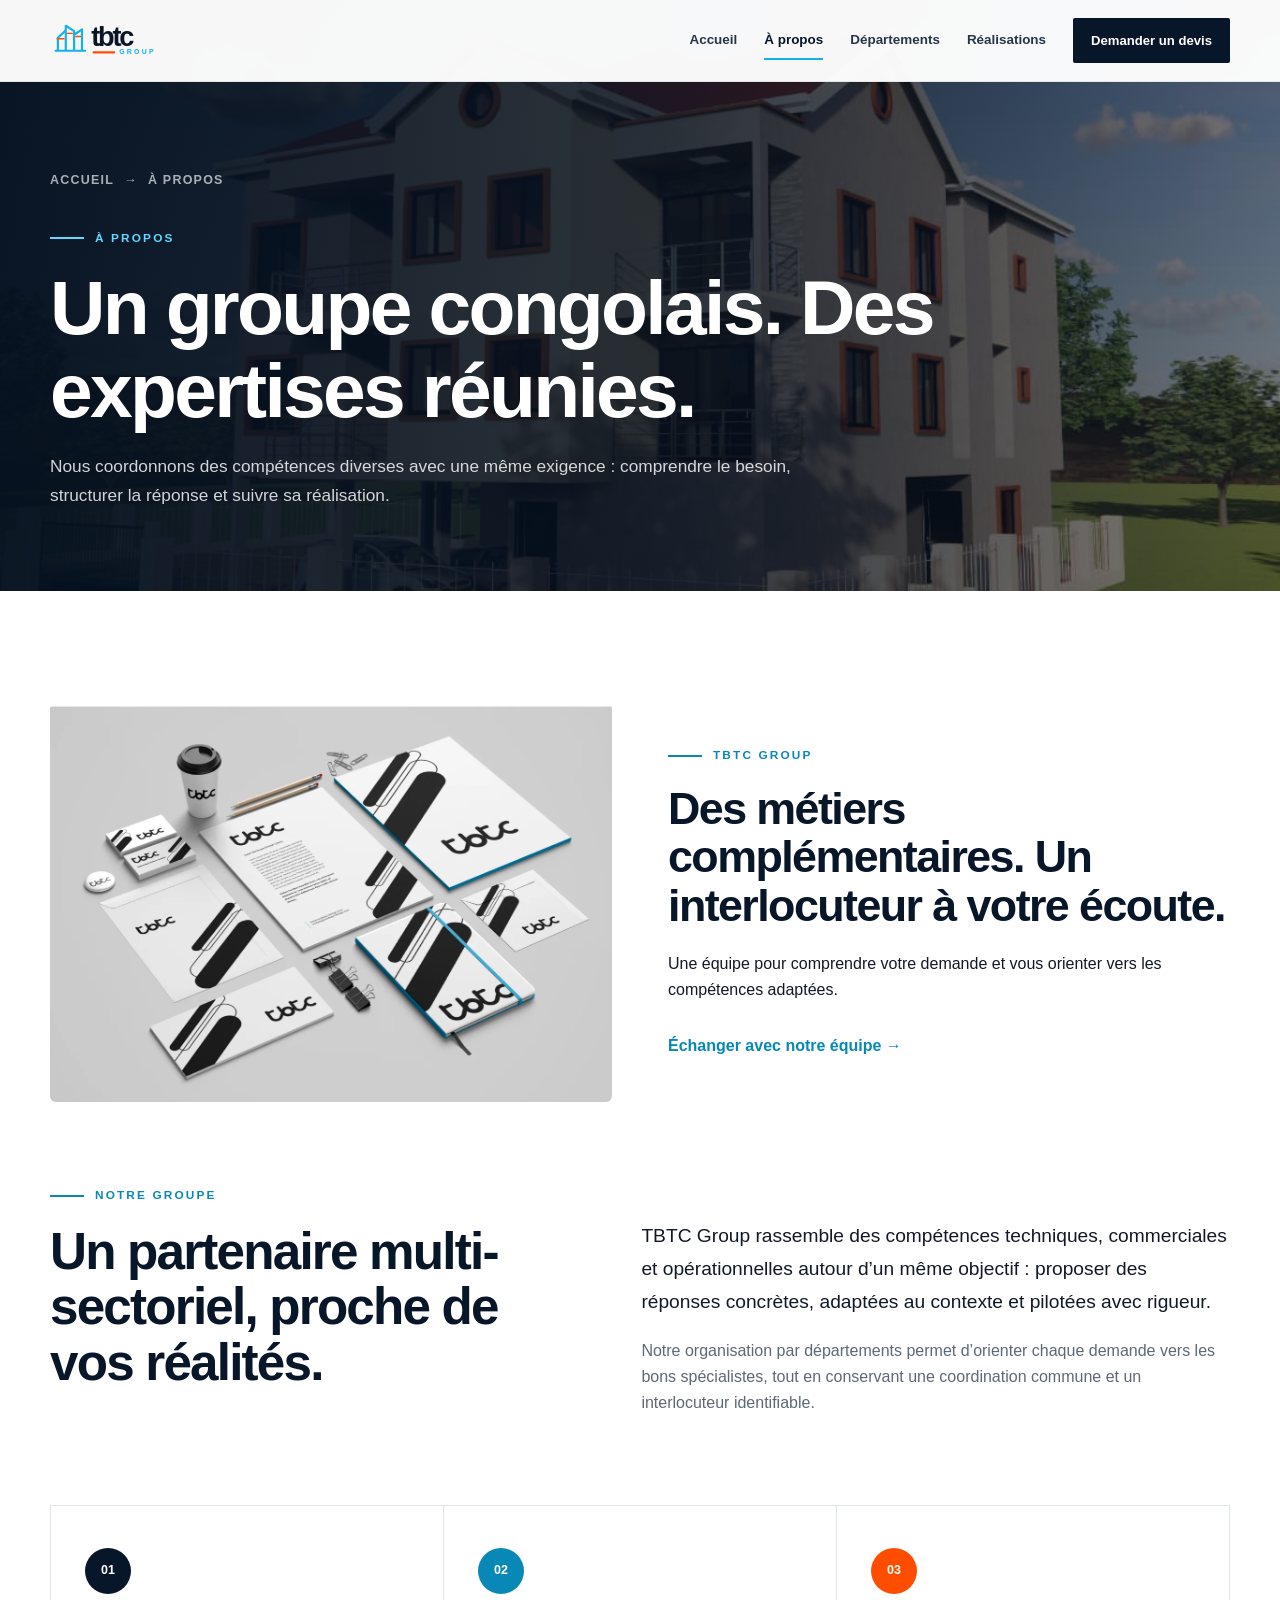
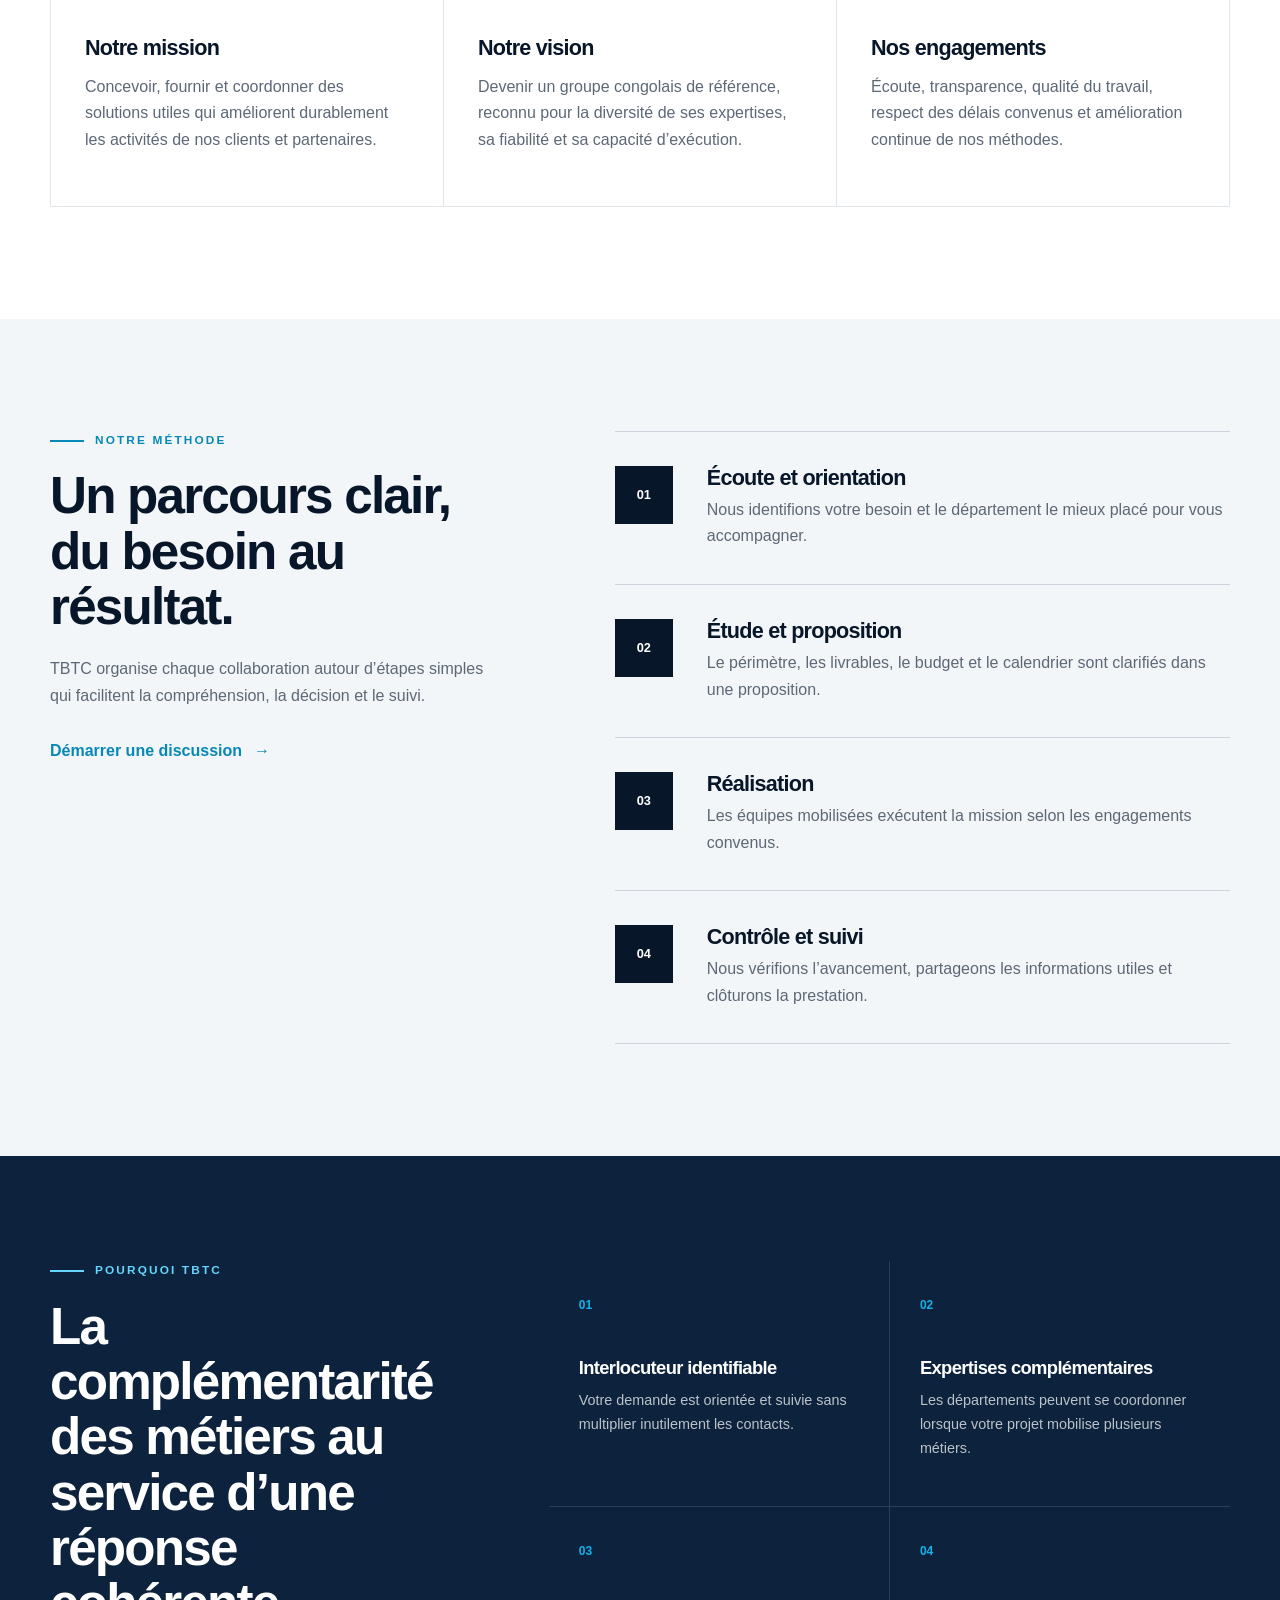
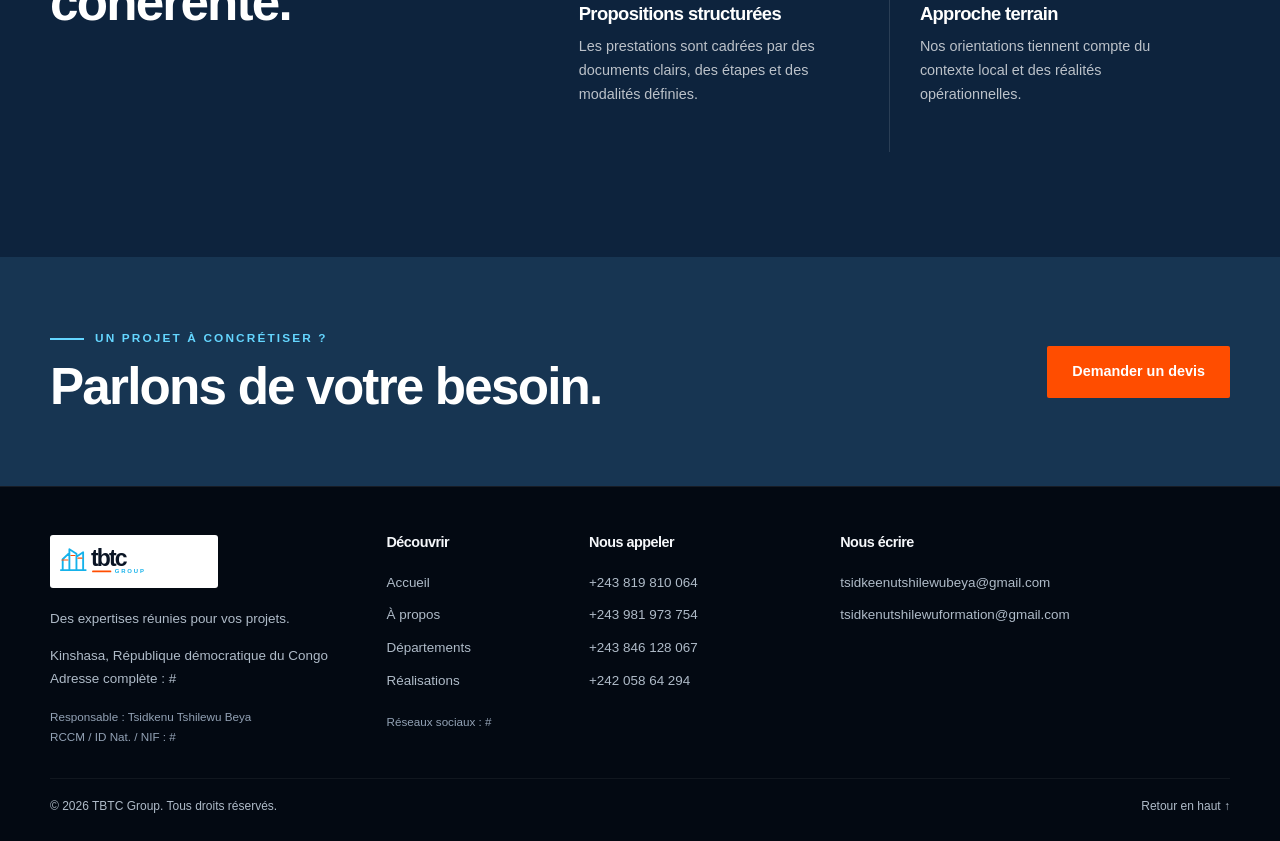
==== commit ecf90a23: "Add client and referral fields with source detection and unified footer" ====
--- a/a-propos.html
+++ b/a-propos.html
@@ -110,41 +110,32 @@
     </section>
   </main>
 <footer class="site-footer">
-          <div class="container footer-contact">
-            <div>
-              <h3>Téléphones</h3>
-              <a href="tel:+243819810064">+243 819 810 064</a>
-              <a href="tel:+243981973754">+243 981 973 754</a>
-              <a href="tel:+243846128067">+243 846 128 067</a>
-              <a href="tel:+24205864294">+242 058 64 294</a>
-            </div>
-            <div>
-              <h3>E-mails</h3>
-              <a href="mailto:tsidkeenutshilewubeya@gmail.com">tsidkeenutshilewubeya@gmail.com</a>
-              <a href="mailto:tsidkenutshilewuformation@gmail.com">tsidkenutshilewuformation@gmail.com</a>
-            </div>
-            <div>
-              <h3>Adresse</h3>
-              <p>Kinshasa, République démocratique du Congo<br>Adresse complète : #</p>
-            </div>
-          </div>
-    <div class="container footer-top">
-      <div class="footer-brand">
-        <img src="assets/logo-tbtc.svg" alt="TBTC Group">
-        <p>Des expertises réunies pour accompagner vos projets avec méthode.</p>
+    <div class="container footer-grid">
+      <div class="footer-identity">
+        <a class="footer-logo" href="index.html" aria-label="TBTC Group — Accueil"><img src="assets/logo-tbtc.svg" alt="TBTC Group" width="168" height="44"></a>
+        <p>Des expertises réunies pour vos projets.</p>
+        <address>Kinshasa, République démocratique du Congo<br>Adresse complète : #</address>
+        <p class="footer-meta">Responsable : Tsidkenu Tshilewu Beya<br>RCCM / ID Nat. / NIF : #</p>
       </div>
-      <div>
-        <h3>Navigation</h3>
+      <nav class="footer-links" aria-label="Navigation du pied de page">
+        <h3>Découvrir</h3>
         <a href="index.html">Accueil</a>
         <a href="a-propos.html">À propos</a>
         <a href="departements.html">Départements</a>
         <a href="realisations.html">Réalisations</a>
+        <p class="footer-meta">Réseaux sociaux : #</p>
+      </nav>
+      <div class="footer-phones">
+        <h3>Nous appeler</h3>
+        <a href="tel:+243819810064">+243 819 810 064</a>
+        <a href="tel:+243981973754">+243 981 973 754</a>
+        <a href="tel:+243846128067">+243 846 128 067</a>
+        <a href="tel:+24205864294">+242 058 64 294</a>
       </div>
-      <div>
-        <h3>Informations</h3>
-        <p>Responsable : Tsidkenu Tshilewu Beya</p>
-        <p>RCCM / ID Nat. / NIF : #</p>
-        <p>Réseaux sociaux : #</p>
+      <div class="footer-emails">
+        <h3>Nous écrire</h3>
+        <a href="mailto:tsidkeenutshilewubeya@gmail.com">tsidkeenutshilewubeya@gmail.com</a>
+        <a href="mailto:tsidkenutshilewuformation@gmail.com">tsidkenutshilewuformation@gmail.com</a>
       </div>
     </div>
     <div class="container footer-bottom">
@@ -153,6 +144,7 @@
     </div>
   </footer>
   <script src="config.js"></script>
+  <script src="attribution.js"></script>
   <script src="script.js"></script>
 </body>
 </html>
--- a/styles.css
+++ b/styles.css
@@ -1157,67 +1157,50 @@
   border-top: 1px solid rgba(255, 255, 255, .08);
 }
 
-.footer-contact {
-  display: grid;
-  grid-template-columns: 1fr 1.5fr 1fr;
-  gap: 36px;
-  padding: 44px 0;
-  border-bottom: 1px solid rgba(255,255,255,.1);
-}
-.footer-contact > div { min-width: 0; }
-.footer-contact h3 { color: var(--white); font-size: .9rem; margin: 0 0 14px; }
-.footer-contact a, .footer-contact p { display: block; color: #afbbc8; font-size: .85rem; margin: 0 0 7px; overflow-wrap: anywhere; }
-.footer-contact a:hover { color: var(--cyan); }
-@media (max-width: 920px) { .footer-contact { grid-template-columns: 1fr 1fr; gap: 28px; } }
-@media (max-width: 680px) { .footer-contact { grid-template-columns: minmax(0,1fr); padding: 32px 0; } }
-
-.footer-top {
-  display: grid;
-  grid-template-columns: 1.25fr .55fr 1fr;
-  gap: 85px;
-  padding: 70px 0 54px;
-}
-
-.footer-brand img {
-  width: 190px;
-  margin-bottom: 22px;
-  padding: 8px;
-  background: var(--white);
-}
-
-.footer-brand p {
-  max-width: 360px;
-}
-
-.footer-top h3 {
-  margin-bottom: 20px;
-  color: var(--white);
-  font-size: .9rem;
-  letter-spacing: .05em;
-}
-
-.footer-top a,
-.footer-top > div:not(.footer-brand) p {
+.footer-grid {
+  display: grid;
+  grid-template-columns: minmax(0,1.25fr) minmax(0,.7fr) minmax(0,.9fr) minmax(0,1.6fr);
+  align-items: start;
+  gap: 32px;
+  padding: 48px 0 32px;
+}
+.footer-grid > * { min-width: 0; }
+.footer-grid h3 { margin: 0 0 18px; color: #f5f7fa; font-size: .9rem; font-weight: 700; }
+.footer-grid p, .footer-grid address, .footer-grid a { font-size: .84rem; line-height: 1.7; }
+.footer-grid p, .footer-grid address { margin: 0 0 14px; font-style: normal; }
+.footer-grid a { color: #afbbc8; text-decoration: none; }
+.footer-grid a:hover, .footer-bottom a:hover { color: var(--cyan); }
+.footer-links > a, .footer-phones > a, .footer-emails > a {
   display: block;
-  margin-bottom: 9px;
-  color: #94a3b4;
-  font-size: .83rem;
-}
-
-.footer-top a:hover {
-  color: var(--cyan);
-}
-
+  width: fit-content;
+  max-width: 100%;
+  margin-bottom: 4px;
+  padding: 3px 0;
+  overflow-wrap: anywhere;
+}
+.footer-phones > a { white-space: nowrap; }
+.footer-logo { display: inline-block; margin-bottom: 12px; }
+.footer-logo img { display: block; width: 168px; height: auto; padding: 6px; background: #fff; border-radius: 3px; }
+.footer-grid .footer-meta { margin-top: 16px; margin-bottom: 0; font-size: .73rem; color: #93a2b5; }
 .footer-bottom {
   display: flex;
   justify-content: space-between;
-  padding: 20px 0;
-  border-top: 1px solid rgba(255, 255, 255, .09);
+  align-items: center;
+  gap: 16px;
+  padding: 18px 0 24px;
+  border-top: 1px solid rgba(255,255,255,.055);
   font-size: .75rem;
 }
-
-.footer-bottom p {
-  margin: 0;
+.footer-bottom p { margin: 0; }
+@media (max-width: 1000px) {
+  .footer-grid { grid-template-columns: repeat(2,minmax(0,1fr)); gap: 30px 40px; }
+}
+@media (max-width: 680px) {
+  .footer-grid { grid-template-columns: minmax(0,.85fr) minmax(0,1.15fr); padding: 32px 0 26px; gap: 28px 20px; }
+  .footer-identity, .footer-emails { grid-column: 1 / -1; }
+  .footer-grid h3 { margin-bottom: 12px; }
+  .footer-links > a, .footer-phones > a, .footer-emails > a { padding: 6px 0; }
+  .footer-bottom { align-items: flex-start; }
 }
 
 .reveal {
@@ -1541,11 +1524,6 @@
 
   .submission-receipt {
     padding: 18px;
-  }
-
-  .footer-top {
-    grid-template-columns: 1fr;
-    gap: 34px;
   }
 
   .footer-bottom {
@@ -1697,6 +1675,10 @@
 .about-signature img { width: 100%; height: auto; border-radius: 6px; }
 .about-signature h2 { font-size: clamp(1.9rem,3.5vw,3rem); }
 .request-context { padding: 12px 14px; background: #eef7fb; border-left: 3px solid var(--cyan); font-size: .85rem; }
+.discovery-fields { min-width: 0; margin: 24px 0; padding: 18px 16px 0; border: 1px solid var(--line); }
+.discovery-fields legend { padding: 0 6px; color: var(--navy); font-size: .9rem; font-weight: 800; }
+.discovery-note { color: var(--muted); font-size: .78rem; margin: 0 0 16px; }
+.contact-form [hidden] { display: none !important; }
 .project-request { display: inline-block; color: white; font-size: .8rem; border-bottom: 1px solid #ffffff80; margin-top: 12px; padding: 4px 0; }
 .project-card figcaption { z-index: 2; }
 .project-card::after { pointer-events: none; }
